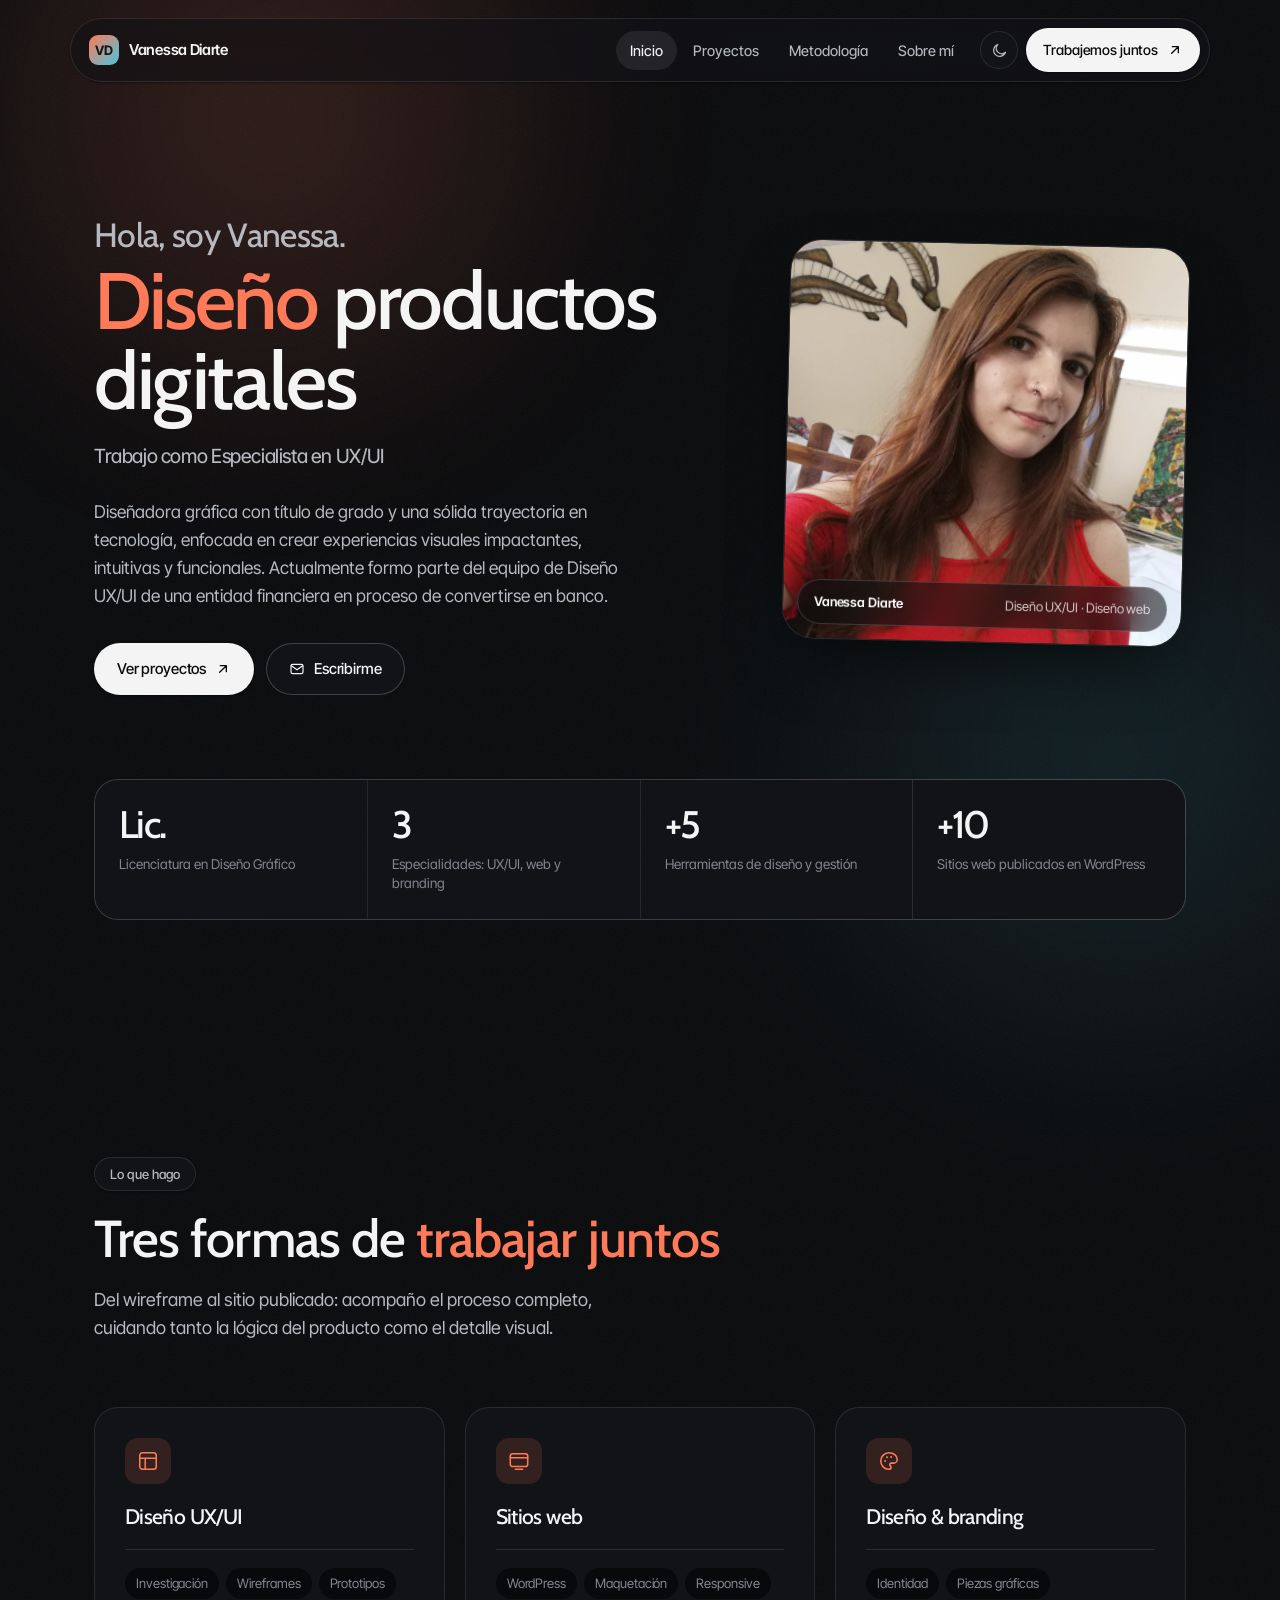
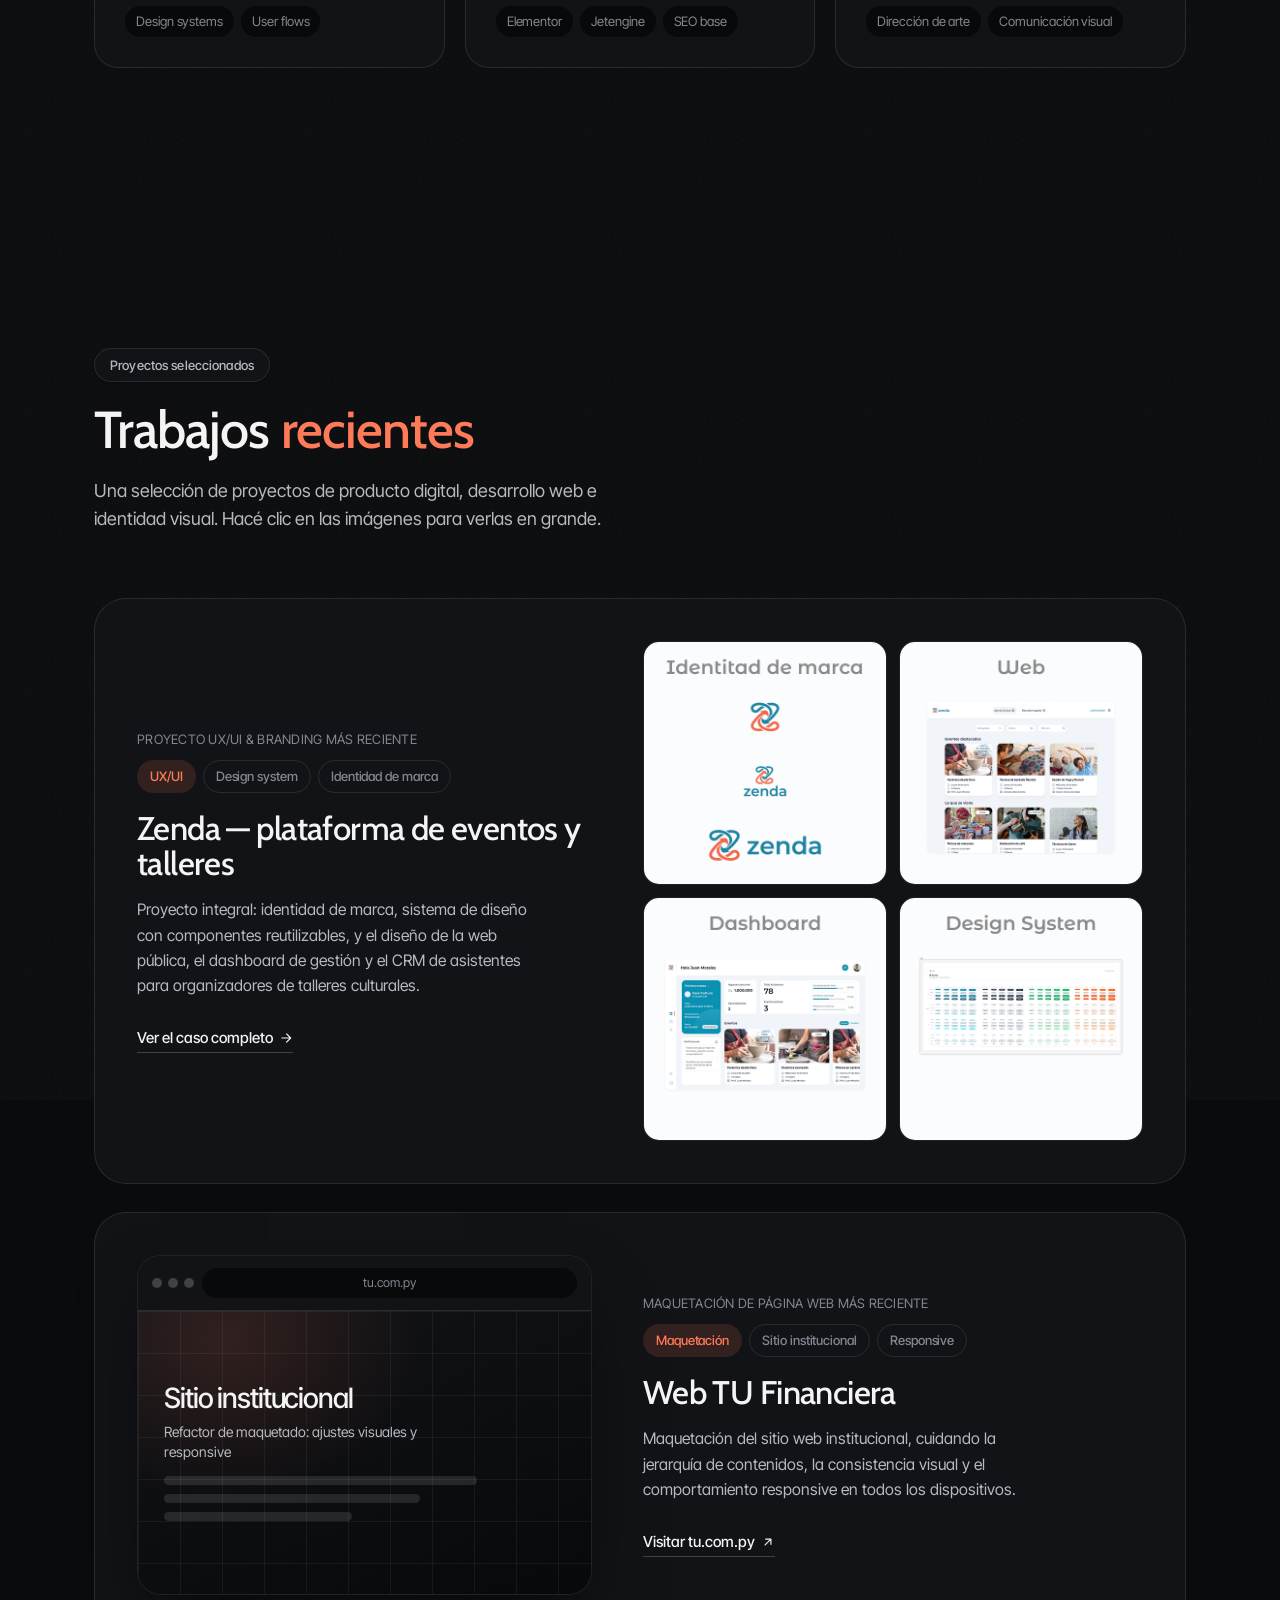
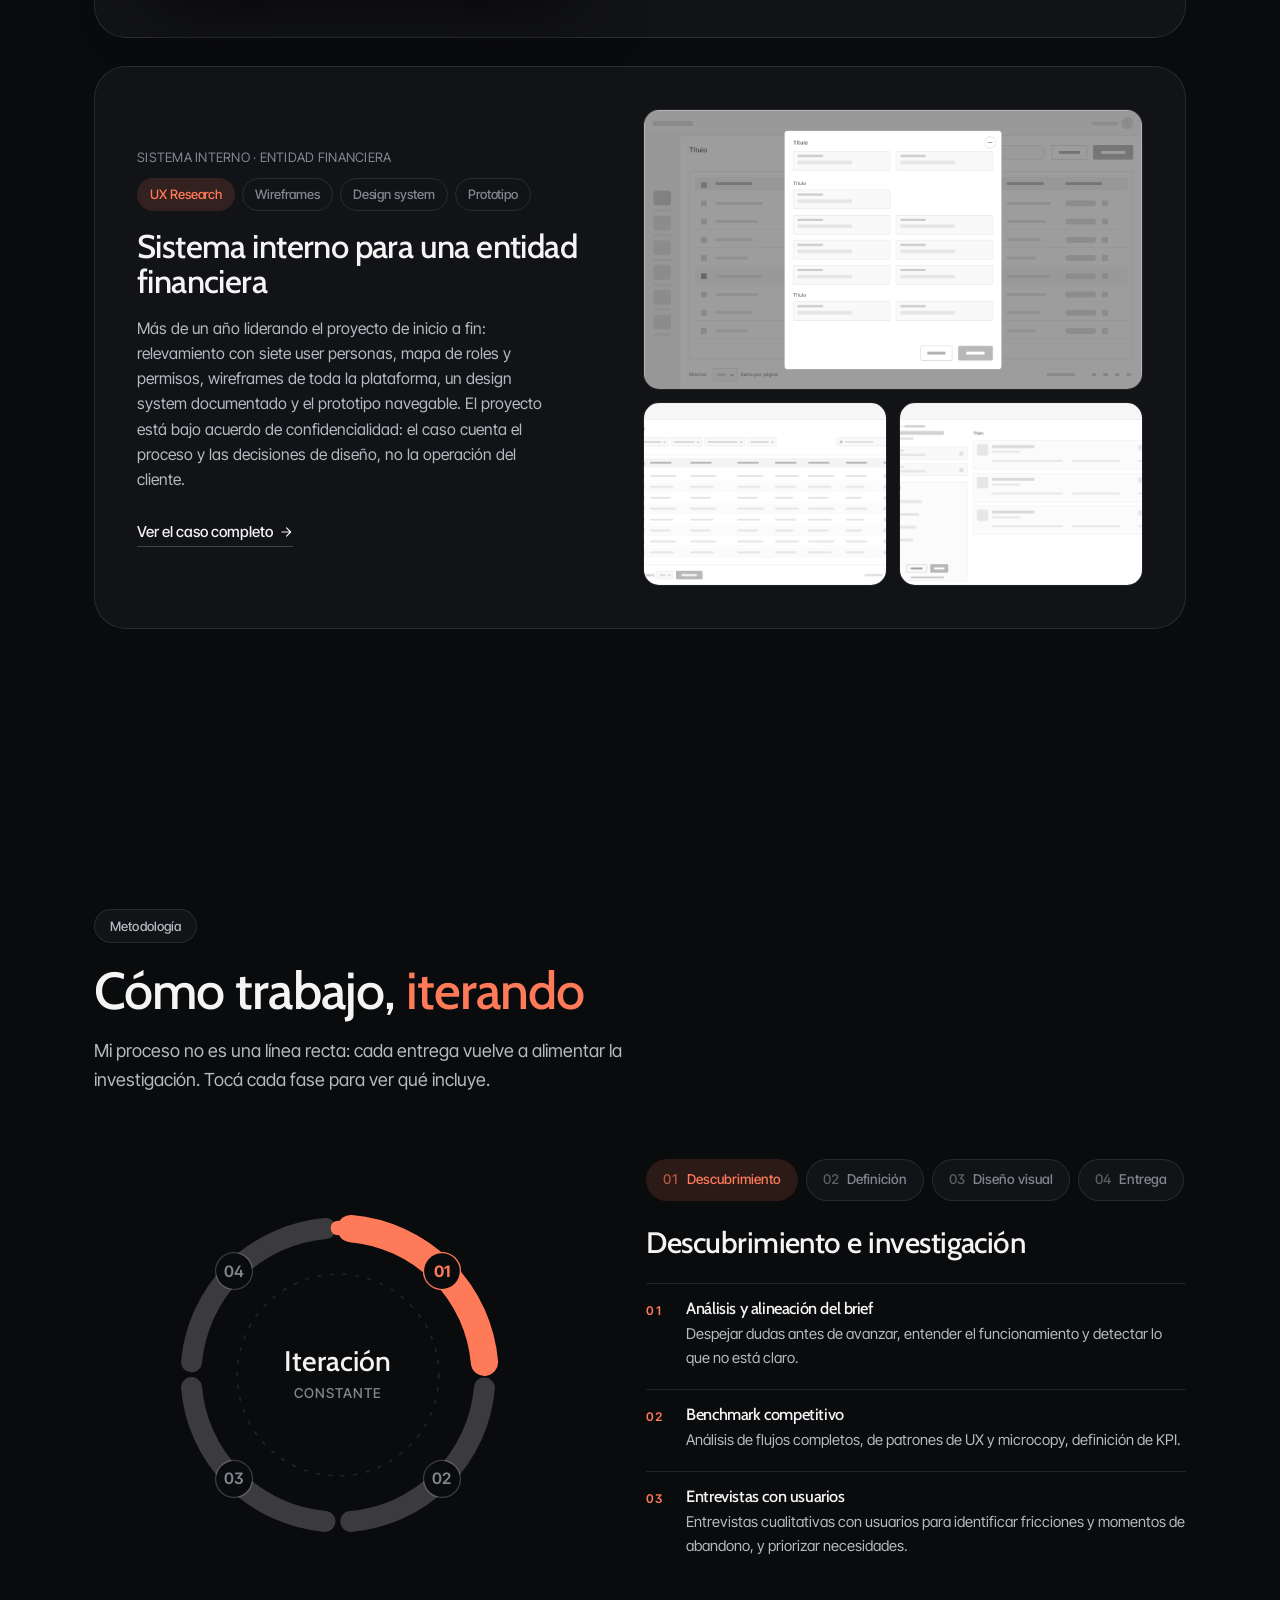
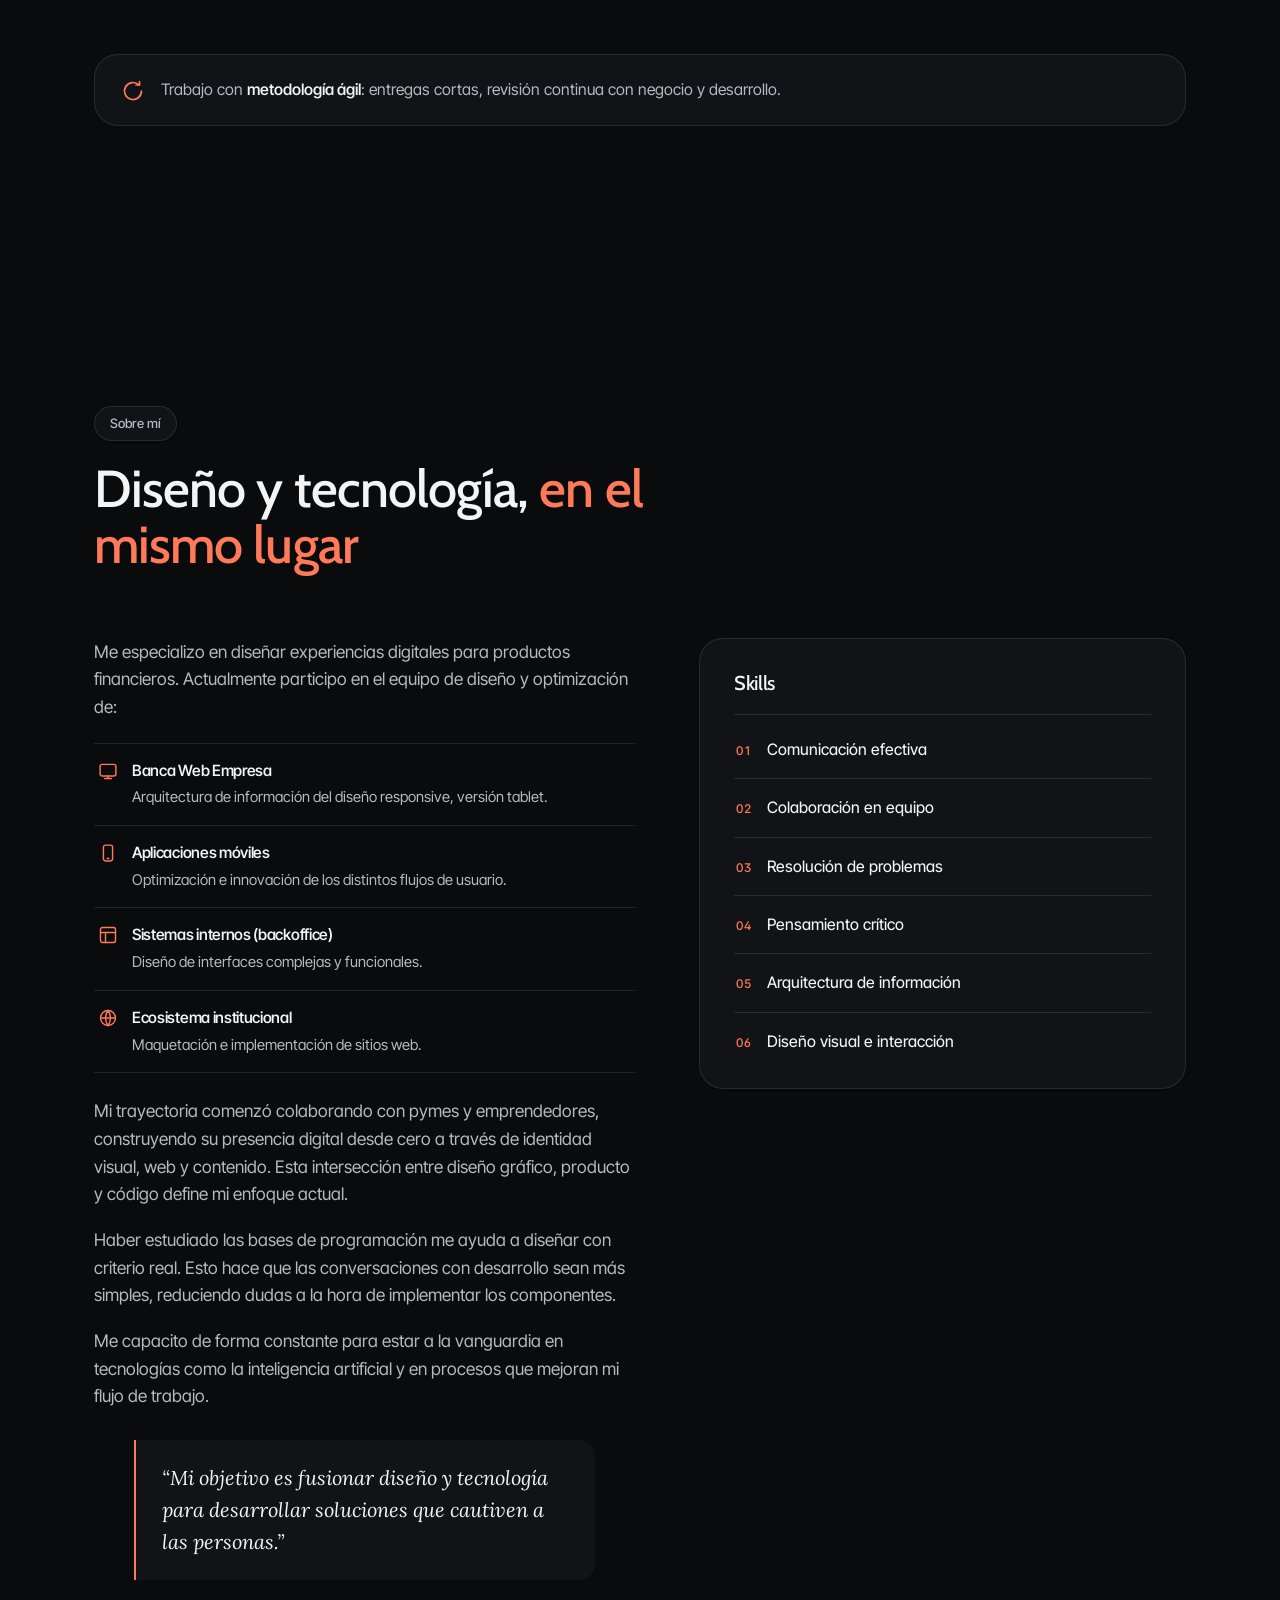
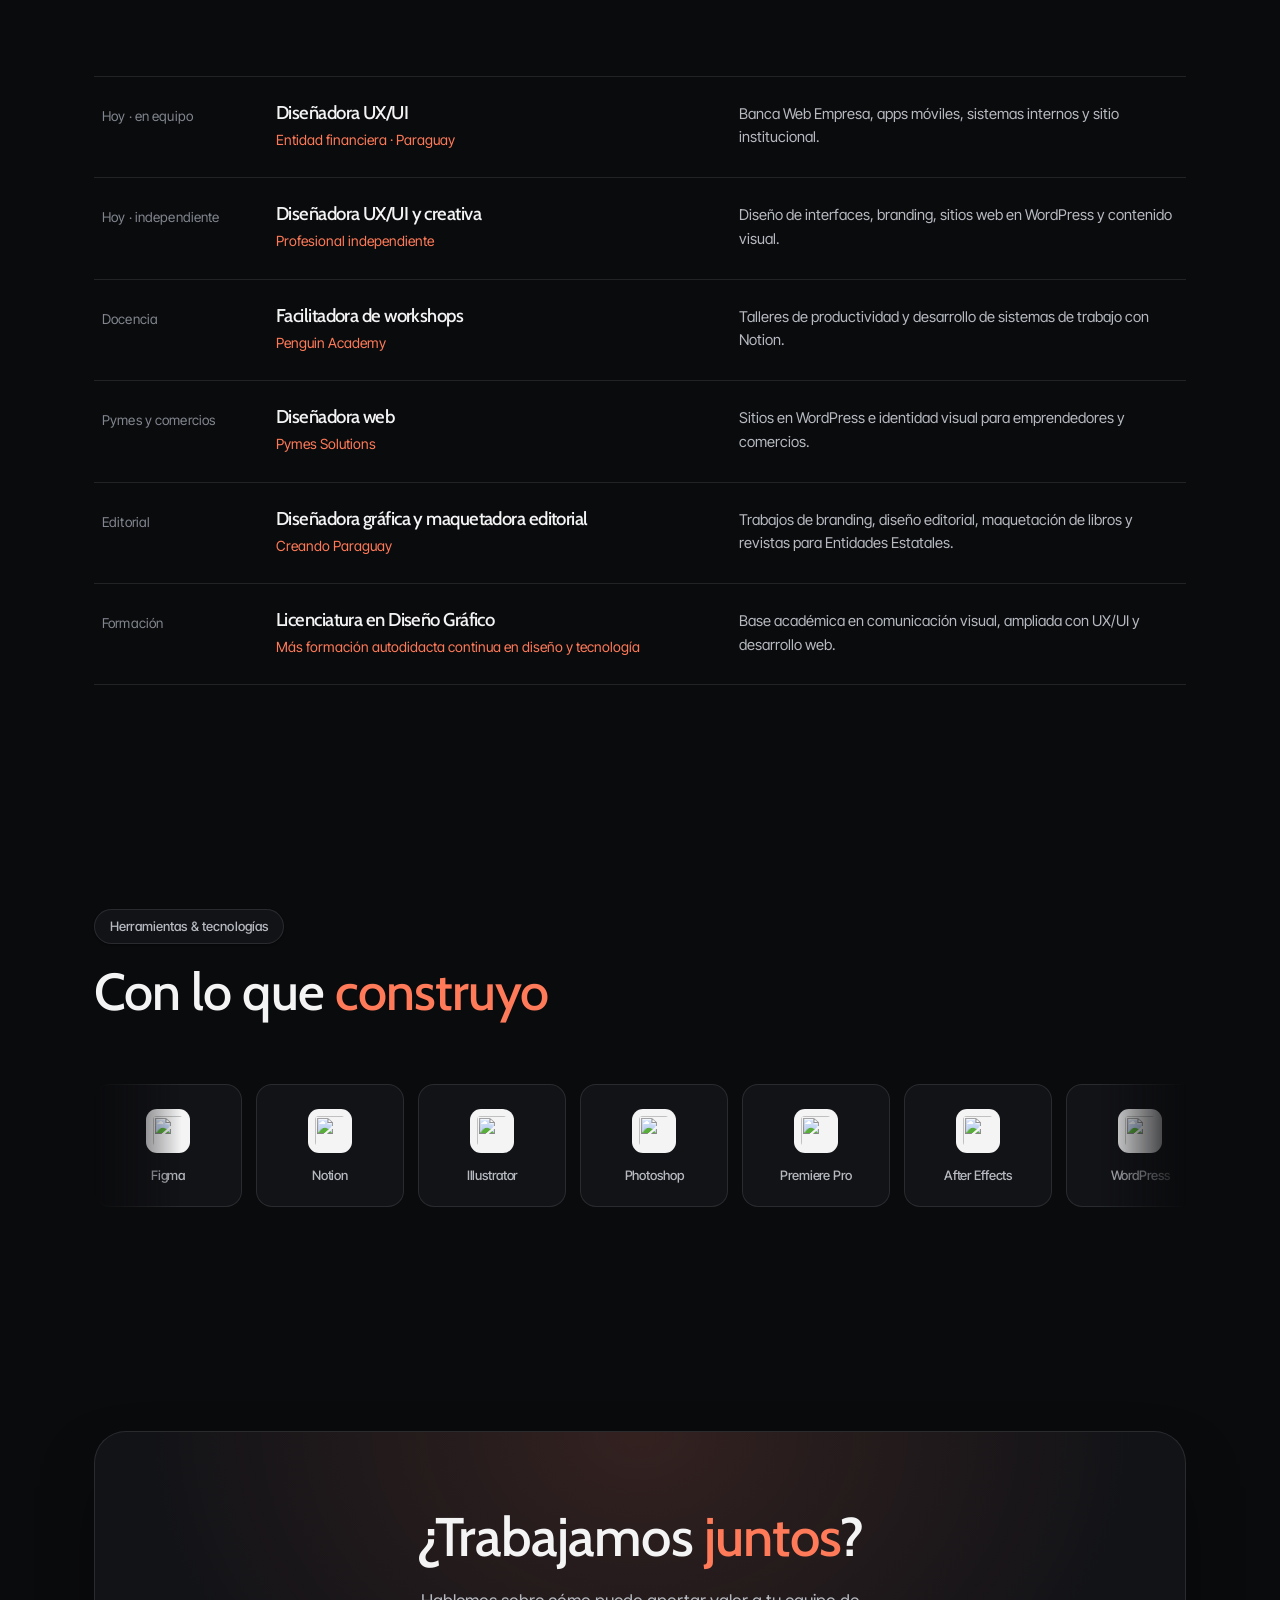
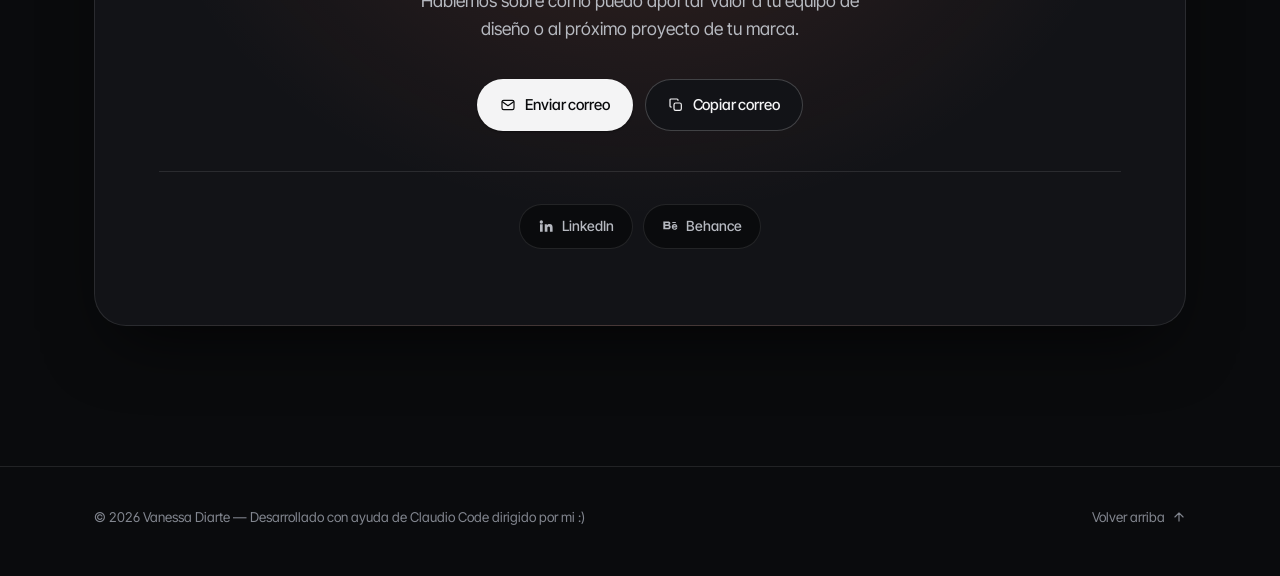
==== index.html @ 32dc815c "Cambia el correo de contacto del sitio Reemplaza contacto@vanessadiarte.com por vanessacarolina.diar" ====
<!DOCTYPE html>
<html lang="es" data-theme="dark">
<head>
	<meta charset="utf-8" />
	<meta name="viewport" content="width=device-width, initial-scale=1" />
	<title>Vanessa Diarte — Diseñadora Gráfica Senior & Especialista UX/UI</title>

	<meta name="description" content="Portafolio de Vanessa Diarte: diseñadora gráfica senior y especialista en UX/UI. Diseño de interfaces, sitios web en WordPress e identidad de marca desde Paraguay." />
	<meta name="author" content="Vanessa Diarte" />
	<meta name="theme-color" content="#0a0b0d" />
	<link rel="canonical" href="https://vane-diarte.github.io/portfolio.github.io/" />

	<meta property="og:type" content="website" />
	<meta property="og:locale" content="es_PY" />
	<meta property="og:title" content="Vanessa Diarte — Diseñadora Gráfica Senior & Especialista UX/UI" />
	<meta property="og:description" content="Diseño interfaces intuitivas, sitios web autogestionables e identidades de marca con impacto." />
	<meta property="og:image" content="https://vane-diarte.github.io/portfolio.github.io/images/work/vane-1.png" />
	<meta property="og:url" content="https://vane-diarte.github.io/portfolio.github.io/" />
	<meta name="twitter:card" content="summary_large_image" />

	<link rel="icon" href="images/vanediarte.png" type="image/png" />
	<link rel="apple-touch-icon" href="images/vanediarte.png" />

	<link rel="preconnect" href="https://fonts.googleapis.com" />
	<link rel="preconnect" href="https://fonts.gstatic.com" crossorigin />
	<link href="https://fonts.googleapis.com/css2?family=Cabin:wght@400..700&family=Inter+Tight:ital,wght@0,300..700;1,400&family=Lora:ital,wght@1,400..600&display=swap" rel="stylesheet" />

	<link rel="stylesheet" href="assets/css/style.css" />

	<script>
		// Aplicado antes del render para evitar parpadeo de tema.
		(function () {
			try {
				var saved = localStorage.getItem("vd-theme");
				if (saved) document.documentElement.dataset.theme = saved;
			} catch (e) {}
		})();
	</script>
</head>

<body>
	<a class="skip-link" href="#inicio">Saltar al contenido</a>

	<!-- Fondo ambiental -->
	<div class="fx" aria-hidden="true">
		<div class="fx__glow fx__glow--1"></div>
		<div class="fx__glow fx__glow--2"></div>
		<div class="fx__grain"></div>
	</div>

	<!-- ============ NAV ============ -->
	<header class="nav" id="nav">
		<div class="nav__inner">
			<a class="nav__brand" href="#inicio">
				<span class="nav__mark" aria-hidden="true">VD</span>
				<span>Vanessa Diarte</span>
			</a>

			<nav aria-label="Navegación principal">
				<ul class="nav__links">
					<li><a href="#inicio">Inicio</a></li>
					<li><a href="#proyectos">Proyectos</a></li>
					<li><a href="#metodologia">Metodología</a></li>
					<li><a href="#sobre-mi">Sobre mí</a></li>
				</ul>
			</nav>

			<div class="nav__actions">
				<button class="icon-btn theme-toggle" id="theme-toggle" type="button" aria-label="Cambiar entre tema claro y oscuro">
					<svg class="icon-sun" viewBox="0 0 24 24" fill="none" stroke="currentColor" stroke-width="1.7" stroke-linecap="round" aria-hidden="true"><circle cx="12" cy="12" r="4.2"/><path d="M12 2.5v2M12 19.5v2M2.5 12h2M19.5 12h2M5.2 5.2l1.4 1.4M17.4 17.4l1.4 1.4M18.8 5.2l-1.4 1.4M6.6 17.4l-1.4 1.4"/></svg>
					<svg class="icon-moon" viewBox="0 0 24 24" fill="none" stroke="currentColor" stroke-width="1.7" stroke-linecap="round" stroke-linejoin="round" aria-hidden="true"><path d="M20.5 14.4A8.6 8.6 0 1 1 9.6 3.5a6.9 6.9 0 0 0 10.9 10.9Z"/></svg>
				</button>

				<button class="icon-btn nav__burger" id="nav-burger" type="button" aria-label="Abrir menú" aria-expanded="false" aria-controls="nav-drawer">
					<svg viewBox="0 0 24 24" fill="none" stroke="currentColor" stroke-width="1.8" stroke-linecap="round" aria-hidden="true"><path d="M4 8h16M4 16h16"/></svg>
				</button>

				<a class="btn btn--primary btn--sm nav__cta" href="#contacto">
					Trabajemos juntos
					<svg viewBox="0 0 24 24" fill="none" stroke="currentColor" stroke-width="2" stroke-linecap="round" stroke-linejoin="round" aria-hidden="true"><path d="M7 17 17 7M8 7h9v9"/></svg>
				</a>
			</div>
		</div>

		<div class="nav__drawer" id="nav-drawer">
			<ul>
				<li><a href="#inicio">Inicio</a></li>
				<li><a href="#proyectos">Proyectos</a></li>
				<li><a href="#metodologia">Metodología</a></li>
				<li><a href="#sobre-mi">Sobre mí</a></li>
				<li><a href="#herramientas">Herramientas</a></li>
			</ul>
			<a class="btn btn--primary" href="#contacto">Trabajemos juntos</a>
		</div>
	</header>

	<main>
		<!-- ============ HERO ============ -->
		<section class="hero" id="inicio">
			<div class="container">
				<div class="hero__grid">
					<div class="hero__body">
						

						<h2 class="hero__greeting">Hola, soy Vanessa.</h2>
						<h1><span class="highlight">Diseño</span> productos digitales</h1>

						<p class="hero__roles">Trabajo como Especialista en UX/UI</p>

						<p class="hero__lead">
							Diseñadora gráfica con título de grado y una sólida trayectoria en tecnología,
							enfocada en crear experiencias visuales impactantes, intuitivas y funcionales.
							Actualmente formo parte del equipo de Diseño UX/UI de una entidad financiera
							en proceso de convertirse en banco.
						</p>

						<div class="hero__actions">
							<a class="btn btn--primary" href="#proyectos">
								Ver proyectos
								<svg viewBox="0 0 24 24" fill="none" stroke="currentColor" stroke-width="2" stroke-linecap="round" stroke-linejoin="round" aria-hidden="true"><path d="M7 17 17 7M8 7h9v9"/></svg>
							</a>
							<a class="btn btn--ghost" href="mailto:vanessacarolina.diarte@gmail.com">
								<svg viewBox="0 0 24 24" fill="none" stroke="currentColor" stroke-width="1.8" stroke-linecap="round" stroke-linejoin="round" aria-hidden="true"><rect x="3" y="5" width="18" height="14" rx="2.5"/><path d="m3.5 7 8.5 6 8.5-6"/></svg>
								Escribirme
							</a>
						</div>

					
					</div>

					<figure class="portrait">
						<img src="images/work/vane-1.png" alt="Retrato de Vanessa Diarte" width="326" height="326" />
						<figcaption class="portrait__tag">
							<strong>Vanessa Diarte</strong>
							<span>Diseño UX/UI · Diseño web</span>
						</figcaption>
					</figure>
				</div>

				<dl class="stats reveal">
					<div class="stats__item">
						<dt>Lic.</dt>
						<dd>Licenciatura en Diseño Gráfico</dd>
					</div>
					<div class="stats__item">
						<dt>3</dt>
						<dd>Especialidades: UX/UI, web y branding</dd>
					</div>
					<div class="stats__item">
						<dt>+5</dt>
						<dd>Herramientas de diseño y gestión</dd>
					</div>
					<div class="stats__item">
						<dt>+10</dt>
						<dd>Sitios web publicados en WordPress</dd>
					</div>
				</dl>
			</div>
		</section>

		<!-- ============ SERVICIOS ============ -->
		<section class="section" id="servicios">
			<div class="container">
				<div class="section-head reveal">
					<span class="eyebrow">Lo que hago</span>
					<h2>Tres formas de <span class="highlight">trabajar juntos</span></h2>
					<p>
						Del wireframe al sitio publicado: acompaño el proceso completo, cuidando
						tanto la lógica del producto como el detalle visual.
					</p>
				</div>

				<div class="services">
					<article class="card reveal" style="--delay:0ms">
						<div class="card__icon">
							<svg viewBox="0 0 24 24" fill="none" stroke="currentColor" stroke-width="1.7" stroke-linecap="round" stroke-linejoin="round" aria-hidden="true"><rect x="3" y="3" width="18" height="18" rx="3"/><path d="M3 9h18M9 21V9"/></svg>
						</div>
						<h3>Diseño UX/UI</h3>
					
						<ul class="card__list">
							<li>Investigación</li>
							<li>Wireframes</li>
							<li>Prototipos</li>
							<li>Design systems</li>
							<li>User flows</li>
						</ul>
					</article>

					<article class="card reveal" style="--delay:110ms">
						<div class="card__icon">
							<svg viewBox="0 0 24 24" fill="none" stroke="currentColor" stroke-width="1.7" stroke-linecap="round" stroke-linejoin="round" aria-hidden="true"><rect x="2.5" y="4" width="19" height="14" rx="2.5"/><path d="M2.5 8.5h19M8 21h8"/></svg>
						</div>
						<h3>Sitios web</h3>
						
						<ul class="card__list">
							<li>WordPress</li>
							<li>Maquetación</li>
							<li>Responsive</li>
							<li>Elementor</li>
							<li>Jetengine</li>
							<li>SEO base</li>
						</ul>
					</article>

					<article class="card reveal" style="--delay:220ms">
						<div class="card__icon">
							<svg viewBox="0 0 24 24" fill="none" stroke="currentColor" stroke-width="1.7" stroke-linecap="round" stroke-linejoin="round" aria-hidden="true"><path d="M12 3a9 9 0 1 0 0 18c1.4 0 2.2-.9 2.2-2 0-1.6-1.4-1.7-1.4-3 0-1 .8-1.7 1.9-1.7H17a4 4 0 0 0 4-4c0-4-4-7.3-9-7.3Z"/><circle cx="7.8" cy="12" r="1.1" fill="currentColor" stroke="none"/><circle cx="9.8" cy="7.9" r="1.1" fill="currentColor" stroke="none"/><circle cx="14.3" cy="7.6" r="1.1" fill="currentColor" stroke="none"/></svg>
						</div>
						<h3>Diseño &amp; branding</h3>
						
						<ul class="card__list">
							<li>Identidad</li>
							<li>Piezas gráficas</li>
							<li>Dirección de arte</li>
							<li>Comunicación visual</li>
						</ul>
					</article>
				</div>
			</div>
		</section>

		<!-- ============ PROYECTOS ============ -->
		<section class="section" id="proyectos">
			<div class="container">
				<div class="section-head reveal">
					<span class="eyebrow">Proyectos seleccionados</span>
					<h2>Trabajos <span class="highlight">recientes</span></h2>
					<p>
						Una selección de proyectos de producto digital, desarrollo web e
						identidad visual. Hacé clic en las imágenes para verlas en grande.
					</p>
				</div>

				<div class="work">
					<!-- Zenda -->
					<article class="project reveal">
						<div class="project__body">
							<span class="project__year">Proyecto UX/UI &amp; branding más reciente</span>
							<div class="project__tags">
								<span class="tag tag--accent">UX/UI</span>
								<span class="tag">Design system</span>
								<span class="tag">Identidad de marca</span>
							</div>
							<h3>Zenda — plataforma de eventos y talleres</h3>
							<p>
								Proyecto integral: identidad de marca, sistema de diseño con
								componentes reutilizables, y el diseño de la web pública, el
								dashboard de gestión y el CRM de asistentes para organizadores
								de talleres culturales.
							</p>
							<div class="project__actions">
								<a class="link-arrow" href="proyectos/zenda.html">
									Ver el caso completo
									<svg viewBox="0 0 24 24" fill="none" stroke="currentColor" stroke-width="2" stroke-linecap="round" stroke-linejoin="round" aria-hidden="true"><path d="M5 12h14M13 5l7 7-7 7"/></svg>
								</a>
							</div>
						</div>

						<div class="shots">
							<button class="shot" type="button" data-full="images/work/6.png" data-caption="Zenda — Identidad de marca">
								<img src="images/work/6.png" alt="Identidad de marca del proyecto Zenda" loading="lazy" width="500" height="500" />
								<span class="shot__zoom" aria-hidden="true"><svg viewBox="0 0 24 24" fill="none" stroke="currentColor" stroke-width="2" stroke-linecap="round"><circle cx="11" cy="11" r="6.5"/><path d="M16 16l4.5 4.5M11 8.5v5M8.5 11h5"/></svg></span>
							</button>
							<button class="shot" type="button" data-full="images/work/5.png" data-caption="Zenda — Sitio web público">
								<img src="images/work/5.png" alt="Diseño del sitio web del proyecto Zenda" loading="lazy" width="500" height="500" />
								<span class="shot__zoom" aria-hidden="true"><svg viewBox="0 0 24 24" fill="none" stroke="currentColor" stroke-width="2" stroke-linecap="round"><circle cx="11" cy="11" r="6.5"/><path d="M16 16l4.5 4.5M11 8.5v5M8.5 11h5"/></svg></span>
							</button>
							<button class="shot" type="button" data-full="images/work/2.png" data-caption="Zenda — Dashboard de gestión">
								<img src="images/work/2.png" alt="Dashboard de gestión del proyecto Zenda" loading="lazy" width="500" height="500" />
								<span class="shot__zoom" aria-hidden="true"><svg viewBox="0 0 24 24" fill="none" stroke="currentColor" stroke-width="2" stroke-linecap="round"><circle cx="11" cy="11" r="6.5"/><path d="M16 16l4.5 4.5M11 8.5v5M8.5 11h5"/></svg></span>
							</button>
							<button class="shot" type="button" data-full="images/work/3.png" data-caption="Zenda — Design system">
								<img src="images/work/3.png" alt="Design system del proyecto Zenda" loading="lazy" width="500" height="500" />
								<span class="shot__zoom" aria-hidden="true"><svg viewBox="0 0 24 24" fill="none" stroke="currentColor" stroke-width="2" stroke-linecap="round"><circle cx="11" cy="11" r="6.5"/><path d="M16 16l4.5 4.5M11 8.5v5M8.5 11h5"/></svg></span>
							</button>
						</div>
					</article>

					<!-- TU Financiera -->
					<article class="project project--flip reveal">
						<div class="project__body">
							<span class="project__year">Maquetación de página web más reciente</span>
							<div class="project__tags">
								<span class="tag tag--accent">Maquetación</span>
								<span class="tag">Sitio institucional</span>
								<span class="tag">Responsive</span>
							</div>
							<h3>Web TU Financiera</h3>
							<p>
								Maquetación del sitio web institucional, cuidando
								la jerarquía de contenidos, la consistencia visual
								y el comportamiento responsive en todos los dispositivos.
							</p>
							<div class="project__actions">
								<a class="link-arrow" href="https://tu.com.py" target="_blank" rel="noopener">
									Visitar tu.com.py
									<svg viewBox="0 0 24 24" fill="none" stroke="currentColor" stroke-width="2" stroke-linecap="round" stroke-linejoin="round" aria-hidden="true"><path d="M7 17 17 7M8 7h9v9"/></svg>
								</a>
							</div>
						</div>

						<div class="mock" aria-hidden="true">
							<div class="mock__bar">
								<span class="mock__dots"><i></i><i></i><i></i></span>
								<span class="mock__url">tu.com.py</span>
							</div>
							<div class="mock__body">
								<p class="mock__title">Sitio institucional</p>
								<p class="mock__sub">Refactor de maquetado: ajustes visuales y responsive</p>
								<div class="mock__rows"><i></i><i></i><i></i></div>
							</div>
						</div>
					</article>

					<!-- Wireframes NDA -->
					<article class="project reveal">
						<div class="project__body">
							<span class="project__year">Sistema interno · Entidad financiera</span>
							<div class="project__tags">
								<span class="tag tag--accent">UX Research</span>
								<span class="tag">Wireframes</span>
								<span class="tag">Design system</span>
								<span class="tag">Prototipo</span>
							</div>
							<h3>Sistema interno para una entidad financiera</h3>
							<p>
								Más de un año liderando el proyecto de inicio a fin: relevamiento con
								siete user personas, mapa de roles y permisos, wireframes de toda la
								plataforma, un design system documentado y el prototipo navegable.
								El proyecto está bajo acuerdo de confidencialidad: el caso cuenta el
								proceso y las decisiones de diseño, no la operación del cliente.
							</p>
							<div class="project__actions">
								<a class="link-arrow" href="proyectos/backoffice-banca.html">
									Ver el caso completo
									<svg viewBox="0 0 24 24" fill="none" stroke="currentColor" stroke-width="2" stroke-linecap="round" stroke-linejoin="round" aria-hidden="true"><path d="M5 12h14M13 5l7 7-7 7"/></svg>
								</a>
							</div>
						</div>

						<div class="shots">
							<button class="shot shot--wide" type="button" data-full="images/work/backoffice-wf-detalle.png" data-caption="Wireframe — formulario sobre el listado">
								<img src="images/work/backoffice-wf-detalle.png" alt="Wireframe en baja fidelidad de un formulario en diálogo sobre un listado" loading="lazy" width="1920" height="1080" />
								<span class="shot__zoom" aria-hidden="true"><svg viewBox="0 0 24 24" fill="none" stroke="currentColor" stroke-width="2" stroke-linecap="round"><circle cx="11" cy="11" r="6.5"/><path d="M16 16l4.5 4.5M11 8.5v5M8.5 11h5"/></svg></span>
							</button>
							<button class="shot shot--nda" type="button" data-full="images/work/backoffice-wf-listado.png" data-caption="Wireframe — patrón de listado con filtros">
								<img src="images/work/backoffice-wf-listado.png" alt="Wireframe en baja fidelidad de un listado con filtros" loading="lazy" width="1920" height="1080" />
								<span class="shot__zoom" aria-hidden="true"><svg viewBox="0 0 24 24" fill="none" stroke="currentColor" stroke-width="2" stroke-linecap="round"><circle cx="11" cy="11" r="6.5"/><path d="M16 16l4.5 4.5M11 8.5v5M8.5 11h5"/></svg></span>
							</button>
							<button class="shot shot--nda" type="button" data-full="images/work/backoffice-wf-ficha.png" data-caption="Wireframe — detalle con panel lateral">
								<img src="images/work/backoffice-wf-ficha.png" alt="Wireframe en baja fidelidad de una vista de detalle con panel lateral" loading="lazy" width="1920" height="1080" />
								<span class="shot__zoom" aria-hidden="true"><svg viewBox="0 0 24 24" fill="none" stroke="currentColor" stroke-width="2" stroke-linecap="round"><circle cx="11" cy="11" r="6.5"/><path d="M16 16l4.5 4.5M11 8.5v5M8.5 11h5"/></svg></span>
							</button>
						</div>
					</article>
				</div>
			</div>
		</section>

		<!-- ============ TRABAJOS ANTERIORES ============ --
		<section class="section" id="work">
			<div class="container">
				<div class="section-head reveal">
					<span class="eyebrow">Trabajos anteriores</span>
					<h2>Diseño digital <span class="highlight">y sitios web</span></h2>
					<p>
						El diseño gráfico y el desarrollo web son la base sobre la que después
						construí mi trabajo en producto digital.
					</p>
				</div>

				<div class="cat-grid reveal">
					<a class="cat-card" href="proyectos/ux-ui.html">
						<span class="cat-card__icon" aria-hidden="true"><svg viewBox="0 0 24 24" fill="none" stroke="currentColor" stroke-width="1.6" stroke-linecap="round" stroke-linejoin="round"><rect x="3" y="3" width="18" height="18" rx="3"/><path d="M3 9h18M9 21V9"/></svg></span>
						<h4>Diseño UX/UI</h4>
						<p>Wireframes, prototipos y arquitectura de información para productos digitales.</p>
						<span class="cat-card__foot">
							<span class="cat-card__count">3 trabajos</span>
							<span class="cat-card__go">Ver trabajos <svg viewBox="0 0 24 24" fill="none" stroke="currentColor" stroke-width="2" stroke-linecap="round" stroke-linejoin="round" aria-hidden="true"><path d="M5 12h14M13 5l7 7-7 7"/></svg></span>
						</span>
					</a>
					<a class="cat-card" href="proyectos/sitios-wordpress.html">
						<span class="cat-card__icon" aria-hidden="true"><svg viewBox="0 0 24 24" fill="none" stroke="currentColor" stroke-width="1.6" stroke-linecap="round" stroke-linejoin="round"><circle cx="12" cy="12" r="9"/><path d="M3.5 12h17M12 3a15 15 0 0 1 0 18M12 3a15 15 0 0 0 0 18"/></svg></span>
						<h4>Sitios en WordPress</h4>
						<p>Sitios autogestionables, optimizados y a medida para pymes y comercios.</p>
						<span class="cat-card__foot">
							<span class="cat-card__count">4 trabajos</span>
							<span class="cat-card__go">Ver trabajos <svg viewBox="0 0 24 24" fill="none" stroke="currentColor" stroke-width="2" stroke-linecap="round" stroke-linejoin="round" aria-hidden="true"><path d="M5 12h14M13 5l7 7-7 7"/></svg></span>
						</span>
					</a>
					<a class="cat-card" href="proyectos/diseno-visual.html">
						<span class="cat-card__icon" aria-hidden="true"><svg viewBox="0 0 24 24" fill="none" stroke="currentColor" stroke-width="1.6" stroke-linecap="round" stroke-linejoin="round"><path d="M12 3a9 9 0 1 0 0 18c1.4 0 2.2-.9 2.2-2 0-1.6-1.4-1.7-1.4-3 0-1 .8-1.7 1.9-1.7H17a4 4 0 0 0 4-4c0-4-4-7.3-9-7.3Z"/><circle cx="7.8" cy="12" r="1.1" fill="currentColor" stroke="none"/><circle cx="9.8" cy="7.9" r="1.1" fill="currentColor" stroke="none"/><circle cx="14.3" cy="7.6" r="1.1" fill="currentColor" stroke="none"/></svg></span>
						<h4>Diseño visual</h4>
						<p>Identidad de marca, piezas gráficas, contenido para redes e ilustración.</p>
						<span class="cat-card__foot">
							<span class="cat-card__count">5 trabajos</span>
							<span class="cat-card__go">Ver trabajos <svg viewBox="0 0 24 24" fill="none" stroke="currentColor" stroke-width="2" stroke-linecap="round" stroke-linejoin="round" aria-hidden="true"><path d="M5 12h14M13 5l7 7-7 7"/></svg></span>
						</span>
					</a>
				</div>
			</div>
		</section>
	-->

		<!-- ============ METODOLOGÍA ============ -->
		<section class="section" id="metodologia">
			<div class="container">
				<div class="section-head reveal">
					<span class="eyebrow">Metodología</span>
					<h2>Cómo trabajo, <span class="highlight">iterando</span></h2>
					<p>
						Mi proceso no es una línea recta: cada entrega vuelve a alimentar la
						investigación. Tocá cada fase para ver qué incluye.
					</p>
				</div>

				<div class="method reveal">
					<!-- El diagrama es decorativo: los mismos datos están en las pestañas -->
					<div class="method__viz">
						<svg viewBox="0 0 400 400" role="img" aria-label="Diagrama del proceso: cuatro fases que se repiten en ciclo">
							<circle class="method-dashed" cx="200" cy="200" r="96" />

							<g transform="rotate(-90 200 200)">
								<circle class="method-ring" data-ring="1" cx="200" cy="200" r="140"
									stroke-dasharray="195.48 684.17" stroke-dashoffset="-12.22" />
								<circle class="method-ring" data-ring="2" cx="200" cy="200" r="140"
									stroke-dasharray="195.48 684.17" stroke-dashoffset="-232.13" />
								<circle class="method-ring" data-ring="3" cx="200" cy="200" r="140"
									stroke-dasharray="195.48 684.17" stroke-dashoffset="-452.04" />
								<circle class="method-ring" data-ring="4" cx="200" cy="200" r="140"
									stroke-dasharray="195.48 684.17" stroke-dashoffset="-671.95" />
							</g>

							<g class="method-node" data-node="1">
								<circle class="method-num-bg" cx="299" cy="101" r="17" />
								<text class="method-num" x="299" y="101" text-anchor="middle" dominant-baseline="central">01</text>
							</g>
							<g class="method-node" data-node="2">
								<circle class="method-num-bg" cx="299" cy="299" r="17" />
								<text class="method-num" x="299" y="299" text-anchor="middle" dominant-baseline="central">02</text>
							</g>
							<g class="method-node" data-node="3">
								<circle class="method-num-bg" cx="101" cy="299" r="17" />
								<text class="method-num" x="101" y="299" text-anchor="middle" dominant-baseline="central">03</text>
							</g>
							<g class="method-node" data-node="4">
								<circle class="method-num-bg" cx="101" cy="101" r="17" />
								<text class="method-num" x="101" y="101" text-anchor="middle" dominant-baseline="central">04</text>
							</g>

							<!-- Punto que recorre el ciclo sin detenerse -->
							<g class="method-orbit">
								<circle cx="200" cy="60" r="7" />
							</g>

							<text class="method-center-title" x="200" y="196" text-anchor="middle">Iteración</text>
							<text class="method-center-sub" x="200" y="222" text-anchor="middle">constante</text>
						</svg>
					</div>

					<div class="method__body">
						<div class="method__tabs" role="tablist" aria-label="Fases del proceso">
							<button class="method__tab" type="button" role="tab" id="tab-1"
								aria-controls="fase-1" aria-selected="true">
								<i>01</i> Descubrimiento
							</button>
							<button class="method__tab" type="button" role="tab" id="tab-2"
								aria-controls="fase-2" aria-selected="false" tabindex="-1">
								<i>02</i> Definición
							</button>
							<button class="method__tab" type="button" role="tab" id="tab-3"
								aria-controls="fase-3" aria-selected="false" tabindex="-1">
								<i>03</i> Diseño visual
							</button>
							<button class="method__tab" type="button" role="tab" id="tab-4"
								aria-controls="fase-4" aria-selected="false" tabindex="-1">
								<i>04</i> Entrega
							</button>
						</div>

						<div class="method__panel" id="fase-1" role="tabpanel" aria-labelledby="tab-1" tabindex="0">
							<h3>Descubrimiento e investigación</h3>
							<ol class="method__steps">
								<li>
									<h4>Análisis y alineación del brief</h4>
									<p>Despejar dudas antes de avanzar, entender el funcionamiento y detectar lo que no está claro.</p>
								</li>
								<li>
									<h4>Benchmark competitivo</h4>
									<p>Análisis de flujos completos, de patrones de UX y microcopy, definición de KPI.</p>
								</li>
								<li>
									<h4>Entrevistas con usuarios</h4>
									<p>Entrevistas cualitativas con usuarios para identificar fricciones y momentos de abandono, y priorizar necesidades.</p>
								</li>
							</ol>
						</div>

						<div class="method__panel" id="fase-2" role="tabpanel" aria-labelledby="tab-2" tabindex="0" hidden>
							<h3>Definición</h3>
							<ol class="method__steps">
								<li>
									<h4>Análisis e insights</h4>
									<p>Journey maps, user personas, puntos de dolor, construcción del flujo de usuario y creación de wireframes.</p>
								</li>
								<li>
									<h4>Oportunidades e ideas</h4>
									<p>Design critique: priorización por impacto contra esfuerzo, propuestas iniciales y base para la fase de ideación.</p>
								</li>
							</ol>
						</div>

						<div class="method__panel" id="fase-3" role="tabpanel" aria-labelledby="tab-3" tabindex="0" hidden>
							<h3>Diseño visual y refinamiento</h3>
							<ol class="method__steps">
								<li>
									<h4>Diseño UI en alta fidelidad</h4>
									<p>Aplicación del sistema de diseño —componentes, tipografías, colores y microinteracciones definitivas— sobre el flujo aprobado.</p>
								</li>
								<li>
									<h4>Validación</h4>
									<p>Revisión final con negocio, producto y desarrollo para asegurar viabilidad técnica y alineación de objetivos.</p>
								</li>
								<li>
									<h4>Ajustes</h4>
									<p>Implementación de los cambios y correcciones surgidos en la fase de validación.</p>
								</li>
							</ol>
						</div>

						<div class="method__panel" id="fase-4" role="tabpanel" aria-labelledby="tab-4" tabindex="0" hidden>
							<h3>Entrega y cierre</h3>
							<ol class="method__steps">
								<li>
									<h4>Hand-off</h4>
									<p>Preparación del archivo para desarrollo —especificaciones, assets, flujos limpios y links de Figma— más una sesión de alineación con el equipo para resolver dudas.</p>
								</li>
							</ol>
						</div>
					</div>
				</div>

				<div class="method__agile reveal">
					<svg viewBox="0 0 24 24" fill="none" stroke="currentColor" stroke-width="1.7" stroke-linecap="round" stroke-linejoin="round" aria-hidden="true"><path d="M20.5 12a8.5 8.5 0 1 1-2.5-6"/><path d="M18.5 2.5V6H15"/></svg>
					<p>
						Trabajo con <strong>metodología ágil</strong>: entregas cortas, revisión
						continua con negocio y desarrollo.
					</p>
				</div>
			</div>
		</section>

		<!-- ============ SOBRE MÍ ============ -->	 
		<section class="section" id="sobre-mi">
			<div class="container">
				<div class="section-head reveal">
					<span class="eyebrow">Sobre mí</span>
					<h2>Diseño y tecnología, <span class="highlight">en el <br>mismo lugar</span></h2>
				</div>

				<div class="about">
					<div class="about__text reveal">
						<p>
							Me especializo en diseñar experiencias digitales para productos
							financieros. Actualmente participo en el equipo de diseño y
							optimización de:
						</p>

						<!-- Cada área lleva su ícono para que se distingan de un vistazo -->
						<ul class="about__areas">
							<li>
								<svg viewBox="0 0 24 24" fill="none" stroke="currentColor" stroke-width="1.7" stroke-linecap="round" stroke-linejoin="round" aria-hidden="true"><rect x="2.5" y="4" width="19" height="14" rx="2.5"/><path d="M8 21h8M12 18v3"/></svg>
								<div>
									<b>Banca Web Empresa</b>
									<span>Arquitectura de información del diseño responsive, versión tablet.</span>
								</div>
							</li>
							<li>
								<svg viewBox="0 0 24 24" fill="none" stroke="currentColor" stroke-width="1.7" stroke-linecap="round" stroke-linejoin="round" aria-hidden="true"><rect x="6.5" y="2.5" width="11" height="19" rx="2.5"/><path d="M11 18.5h2"/></svg>
								<div>
									<b>Aplicaciones móviles</b>
									<span>Optimización e innovación de los distintos flujos de usuario.</span>
								</div>
							</li>
							<li>
								<svg viewBox="0 0 24 24" fill="none" stroke="currentColor" stroke-width="1.7" stroke-linecap="round" stroke-linejoin="round" aria-hidden="true"><rect x="3" y="3" width="18" height="18" rx="2.5"/><path d="M3 9h18M9 21V9"/></svg>
								<div>
									<b>Sistemas internos (backoffice)</b>
									<span>Diseño de interfaces complejas y funcionales.</span>
								</div>
							</li>
							<li>
								<svg viewBox="0 0 24 24" fill="none" stroke="currentColor" stroke-width="1.7" stroke-linecap="round" stroke-linejoin="round" aria-hidden="true"><circle cx="12" cy="12" r="9"/><path d="M3.5 12h17M12 3a15 15 0 0 1 0 18M12 3a15 15 0 0 0 0 18"/></svg>
								<div>
									<b>Ecosistema institucional</b>
									<span>Maquetación e implementación de sitios web.</span>
								</div>
							</li>
						</ul>
						<p>
							Mi trayectoria comenzó colaborando con pymes y emprendedores, construyendo su 
							presencia digital desde cero a través de identidad visual, web y contenido. 
							Esta intersección entre diseño gráfico, producto y código define mi enfoque actual.							
						</p>
						<p>
							Haber estudiado las bases de programación me ayuda a diseñar con criterio real. 
							Esto hace que las conversaciones con desarrollo sean más simples, reduciendo dudas
							a la hora de implementar los componentes.
						</p>
						<p>
							Me capacito de forma constante para estar a la vanguardia en tecnologías 
							como la inteligencia artificial y en procesos que mejoran mi flujo de trabajo.
						</p>
						<blockquote class="about__quote">
							“Mi objetivo es fusionar diseño y tecnología para desarrollar soluciones
							que cautiven a las personas.”
						</blockquote>
					</div>

					<div class="skills-panel reveal" style="--delay:120ms">
						<div class="skills-panel__head">
							<h3>Skills</h3>
							
						</div>
						<div class="skills">
							<div class="skill"><span class="skill__num">01</span> Comunicación efectiva</div>
							<div class="skill"><span class="skill__num">02</span> Colaboración en equipo</div>
							<div class="skill"><span class="skill__num">03</span> Resolución de problemas</div>
							<div class="skill"><span class="skill__num">04</span> Pensamiento crítico</div>
							<div class="skill"><span class="skill__num">05</span> Arquitectura de información</div>
							<div class="skill"><span class="skill__num">06</span> Diseño visual e interacción</div>
						</div>
					</div>
				</div>

				<div class="timeline reveal">
					<div class="timeline__row">
						<div class="timeline__when">Hoy · en equipo</div>
						<div class="timeline__what">
							<h4>Diseñadora UX/UI</h4>
							<span>Entidad financiera · Paraguay</span>
						</div>
						<p class="timeline__desc">
							Banca Web Empresa, apps móviles, sistemas internos y sitio institucional.
						</p>
					</div>
					<div class="timeline__row">
						<div class="timeline__when">Hoy · independiente</div>
						<div class="timeline__what">
							<h4>Diseñadora UX/UI y creativa</h4>
							<span>Profesional independiente</span>
						</div>
						<p class="timeline__desc">
							Diseño de interfaces, branding, sitios web en WordPress y contenido visual.
						</p>
					</div>
					<div class="timeline__row">
						<div class="timeline__when">Docencia</div>
						<div class="timeline__what">
							<h4>Facilitadora de workshops</h4>
							<span>Penguin Academy</span>
						</div>
						<p class="timeline__desc">
							Talleres de productividad y desarrollo de sistemas de trabajo con Notion.
						</p>
					</div>
					<div class="timeline__row">
						<div class="timeline__when">Pymes y comercios</div>
						<div class="timeline__what">
							<h4>Diseñadora web</h4>
							<span>Pymes Solutions</span>
						</div>
						<p class="timeline__desc">
							Sitios en WordPress e identidad visual para emprendedores y comercios.
						</p>
					</div>		
					<div class="timeline__row">
						<div class="timeline__when">Editorial</div>
						<div class="timeline__what">
							<h4>Diseñadora gráfica y maquetadora editorial</h4>
							<span>Creando Paraguay</span>
						</div>
						<p class="timeline__desc">
							Trabajos de branding, diseño editorial, maquetación de libros y revistas para Entidades Estatales.
						</p>
					</div>
					<div class="timeline__row">
						<div class="timeline__when">Formación</div>
						<div class="timeline__what">
							<h4>Licenciatura en Diseño Gráfico</h4>
							<span>Más formación autodidacta continua en diseño y tecnología</span>
						</div>
						<p class="timeline__desc">
							Base académica en comunicación visual, ampliada con UX/UI y desarrollo web.
						</p>
					</div>
				</div>
			</div>
		</section>

		<!-- ============ HERRAMIENTAS ============ -->
		<section class="section section--tight" id="herramientas">
			<div class="container">
				<div class="section-head reveal">
					<span class="eyebrow">Herramientas &amp; tecnologías</span>
					<h2>Con lo que <span class="highlight">construyo</span></h2>
				</div>

				<!-- Carrusel de una sola fila: primero diseño, después desarrollo.
				     Para agregar o quitar una herramienta, editá los .tool de abajo;
				     el JS repite y duplica los ítems solo para que el bucle sea continuo. -->
				<div class="tools-carousel reveal">
					<div class="tools-row" aria-label="Herramientas de diseño y desarrollo">
						<div class="tools-track" data-loop>
							<!-- Diseño -->
							<div class="tool"><img src="images/fg.png" alt="" loading="lazy" /><span>Figma</span></div>
							<div class="tool"><img src="images/no.png" alt="" loading="lazy" /><span>Notion</span></div>
							<div class="tool"><img src="images/ai.png" alt="" loading="lazy" /><span>Illustrator</span></div>
							<div class="tool"><img src="images/ps.png" alt="" loading="lazy" /><span>Photoshop</span></div>
							<div class="tool"><img src="images/pr.png" alt="" loading="lazy" /><span>Premiere Pro</span></div>
							<div class="tool"><img src="images/ae.png" alt="" loading="lazy" /><span>After Effects</span></div>
							<!-- Desarrollo -->
							<div class="tool"><img src="images/wordpress.png" alt="" loading="lazy" /><span>WordPress</span></div>
							<div class="tool"><img src="images/htm5.png" alt="" loading="lazy" /><span>HTML5</span></div>
							<div class="tool"><img src="images/css3.png" alt="" loading="lazy" /><span>CSS3</span></div>
							<div class="tool"><img src="images/javascript.png" alt="" loading="lazy" /><span>JavaScript</span></div>
							<div class="tool"><img src="images/github.png" alt="" loading="lazy" /><span>GitHub</span></div>
						</div>
					</div>
				</div>
			</div>
		</section>

		<!-- ============ CONTACTO ============ -->
		<section class="section" id="contacto">
			<div class="container">
				<div class="contact-card reveal">
				
					<h2>¿Trabajamos <span class="highlight">juntos</span>?</h2>
					<p>
						Hablemos sobre cómo puedo aportar valor a tu equipo de diseño o al
						próximo proyecto de tu marca.
					</p>

					<div class="contact-card__actions">
						<a class="btn btn--primary" href="mailto:vanessacarolina.diarte@gmail.com">
							<svg viewBox="0 0 24 24" fill="none" stroke="currentColor" stroke-width="1.8" stroke-linecap="round" stroke-linejoin="round" aria-hidden="true"><rect x="3" y="5" width="18" height="14" rx="2.5"/><path d="m3.5 7 8.5 6 8.5-6"/></svg>
							Enviar correo
						</a>
						<button class="btn btn--ghost copy-btn" id="copy-email" type="button" data-email="vanessacarolina.diarte@gmail.com">
							<svg viewBox="0 0 24 24" fill="none" stroke="currentColor" stroke-width="1.8" stroke-linecap="round" stroke-linejoin="round" aria-hidden="true"><rect x="9" y="9" width="11" height="11" rx="2.5"/><path d="M5 15H4.5A1.5 1.5 0 0 1 3 13.5v-9A1.5 1.5 0 0 1 4.5 3h9A1.5 1.5 0 0 1 15 4.5V5"/></svg>
							<span data-copy-label>Copiar correo</span>
						</button>
					</div>

					<div class="socials">
						<a class="social" href="https://www.linkedin.com/in/vanessa-diarte-995a77236/" target="_blank" rel="noopener">
							<svg viewBox="0 0 24 24" fill="currentColor" aria-hidden="true"><path d="M4.98 3.5a2.5 2.5 0 1 0 0 5 2.5 2.5 0 0 0 0-5ZM3 9.5h4v11H3v-11Zm6.5 0h3.8v1.5h.05c.53-.95 1.83-1.95 3.77-1.95 4.03 0 4.78 2.5 4.78 5.76v5.69h-4v-5.05c0-1.2-.02-2.75-1.75-2.75-1.75 0-2.02 1.3-2.02 2.66v5.14h-4v-11Z"/></svg>
							LinkedIn
						</a>
						<a class="social" href="https://www.behance.net/vane_di_arte" target="_blank" rel="noopener">
							<svg viewBox="0 0 24 24" fill="currentColor" aria-hidden="true"><path d="M9.1 5.2c1.9 0 3.4.9 3.4 2.9 0 1.2-.6 2-1.6 2.5 1.4.4 2.2 1.4 2.2 2.9 0 2.3-1.8 3.4-4 3.4H2V5.2h7.1Zm-.4 4.6c.9 0 1.4-.4 1.4-1.2s-.6-1.1-1.4-1.1H4.9v2.3h3.8Zm.2 4.9c1 0 1.6-.4 1.6-1.4 0-.9-.6-1.3-1.6-1.3H4.9v2.7h4ZM19 8.9c2.6 0 4 1.9 4 4.5v.7h-6c.1 1.2.8 1.9 2 1.9.8 0 1.4-.3 1.7-1h2.2c-.4 1.7-1.9 2.7-3.9 2.7-2.7 0-4.4-1.8-4.4-4.4 0-2.6 1.8-4.4 4.4-4.4Zm-2 3.6h3.7c-.1-1.1-.7-1.8-1.8-1.8-1 0-1.7.6-1.9 1.8ZM15.5 6.1h5.2v1.5h-5.2V6.1Z"/></svg>
							Behance
						</a>
					
					</div>
				</div>
			</div>
		</section>
	</main>

	<!-- ============ FOOTER ============ -->
	<footer class="footer">
		<div class="container footer__inner">
			<p>© <span id="year">2026</span> Vanessa Diarte — Desarrollado con ayuda de Claudio Code dirigido por mi :)</p>
			<a class="to-top" href="#inicio">
				Volver arriba
				<svg viewBox="0 0 24 24" fill="none" stroke="currentColor" stroke-width="2" stroke-linecap="round" stroke-linejoin="round" aria-hidden="true"><path d="M12 19V5M5 12l7-7 7 7"/></svg>
			</a>
		</div>
	</footer>

	<!-- ============ LIGHTBOX ============ -->
	<div class="lightbox" id="lightbox" role="dialog" aria-modal="true" aria-label="Vista ampliada de la imagen">
		<button class="lightbox__close" id="lightbox-close" type="button" aria-label="Cerrar">
			<svg viewBox="0 0 24 24" fill="none" stroke="currentColor" stroke-width="2" stroke-linecap="round" aria-hidden="true"><path d="M6 6l12 12M18 6 6 18"/></svg>
		</button>
		<img id="lightbox-img" alt="" />
		<p class="lightbox__caption" id="lightbox-caption"></p>
	</div>

	<script type="application/ld+json">
	{
		"@context": "https://schema.org",
		"@type": "Person",
		"name": "Vanessa Diarte",
		"jobTitle": "Diseñadora Gráfica Senior y Especialista UX/UI",
		"email": "mailto:vanessacarolina.diarte@gmail.com",
		"url": "https://vane-diarte.github.io/portfolio.github.io/",
		"address": {
			"@type": "PostalAddress",
			"addressLocality": "Fernando de la Mora",
			"addressCountry": "PY"
		},
		"sameAs": [
			"https://www.linkedin.com/in/vanessa-diarte-995a77236/",
			"https://www.behance.net/vane_di_arte",
			"https://github.com/vane-diarte",
			"https://www.instagram.com/vanessadiarte.py/"
		]
	}
	</script>

	<script src="assets/js/app.js" defer></script>
</body>
</html>
---- assets/css/style.css ----
/* =========================================================
   Vanessa Diarte — Portfolio
   ========================================================= */

/* ---------- 1. Tokens ---------- */

:root {
	color-scheme: light;

	--bg: #f6f5f3;
	--bg-elev: #ffffff;
	--bg-sunken: #eeece8;
	--text: #14161a;
	--text-soft: #4a4f57;
	/* Antes era #7b818b, que sobre este fondo daba 3.6 de contraste: por debajo
	   del mínimo de 4.5, y es el color de casi todo el texto chico. */
	--text-mute: #666b74;
	--line: rgba(20, 22, 26, 0.1);
	--line-strong: rgba(20, 22, 26, 0.18);

	/* Coral. Mismo tono (11°) y saturación (74%) que el original #e2593a, con
	   la luminosidad bajada de 56% a 45%: es el coral más claro que llega al
	   mínimo de contraste. Para cambiarlo, tocá estas tres líneas y --glow-1
	   (el rgba es el mismo color en rojo, verde, azul).
	   Alternativa lila: #8e43c0 → rgba(142, 67, 192, ...) */
	--accent: #c83d1d;
	--accent-2: #1c7f96;
	--accent-soft: rgba(200, 61, 29, 0.12);
	/* Coral apenas más claro: lo usa el punto del diagrama al pasar por
	   encima del arco coral. Alcanza para notarlo sin llamar la atención. */
	--accent-over: #e56b4a;
	/* Color del texto que va encima del acento */
	--on-accent: #ffffff;

	--tile: #ffffff;
	--shadow-sm: 0 1px 2px rgba(16, 18, 22, 0.05), 0 4px 14px rgba(16, 18, 22, 0.05);
	--shadow-lg: 0 24px 60px -20px rgba(16, 18, 22, 0.22);

	--glow-1: rgba(200, 61, 29, 0.16);
	--glow-2: rgba(28, 127, 150, 0.16);
	--grain-opacity: 0.035;

	--font-sans: "Inter Tight", "Inter", -apple-system, BlinkMacSystemFont, "Segoe UI", Roboto, sans-serif;
	/* Cabin para todos los títulos: humanista y algo más cálida que la
	   tipografía del texto, sin llegar a ser otra familia visualmente. */
	--font-display: "Cabin", "Inter Tight", -apple-system, BlinkMacSystemFont, sans-serif;
	/* Lora queda solo para la cita de "Sobre mí", que es el único lugar
	   donde una cursiva editorial aporta algo. */
	--font-serif: "Lora", Georgia, "Times New Roman", serif;

	--r-sm: 10px;
	--r-md: 16px;
	--r-lg: 24px;
	--r-xl: 32px;
	--r-pill: 999px;

	--container: 1140px;
	--gutter: 24px;
	--ease: cubic-bezier(0.22, 1, 0.36, 1);
}

:root[data-theme="dark"] {
	color-scheme: dark;

	--bg: #0a0b0d;
	--bg-elev: #121317;
	--bg-sunken: #08090b;
	--text: #f4f4f5;
	--text-soft: #b6b9c0;
	--text-mute: #82868f;
	--line: rgba(255, 255, 255, 0.1);
	--line-strong: rgba(255, 255, 255, 0.2);

	/* Coral más claro para que resalte sobre el fondo oscuro (contraste 7.67).
	   Alternativa lila: #cd9bff → rgba(205, 155, 255, ...) */
	--accent: #ff7a58;
	--accent-2: #4bc4dd;
	--accent-soft: rgba(255, 122, 88, 0.14);
	--accent-over: #ffb8a2;
	/* Acá el acento es claro, así que encima va texto oscuro */
	--on-accent: #14161a;

	--tile: #f4f4f5;
	--shadow-sm: 0 1px 2px rgba(0, 0, 0, 0.4);
	--shadow-lg: 0 30px 70px -24px rgba(0, 0, 0, 0.75);

	--glow-1: rgba(255, 122, 88, 0.22);
	--glow-2: rgba(75, 196, 221, 0.16);
	--grain-opacity: 0.05;
}

/* ---------- 2. Base ---------- */

*,
*::before,
*::after {
	box-sizing: border-box;
}

html {
	-webkit-text-size-adjust: 100%;
	scroll-behavior: smooth;
	scroll-padding-top: 104px;
}

body {
	margin: 0;
	background: var(--bg);
	color: var(--text);
	font-family: var(--font-sans);
	font-size: 17px;
	line-height: 1.6;
	font-feature-settings: "cv11", "ss01";
	-webkit-font-smoothing: antialiased;
	overflow-x: hidden;
	transition: background 0.4s var(--ease), color 0.4s var(--ease);
}

img {
	max-width: 100%;
	display: block;
	border-style: none;
}

a {
	color: inherit;
	text-decoration: none;
}

button {
	font: inherit;
	color: inherit;
	border: 0;
	background: none;
	cursor: pointer;
}

h1,
h2,
h3,
h4 {
	margin: 0;
	font-family: var(--font-display);
	font-weight: 500;
	/* Cabin es más ancha que la tipografía del texto: con el tracking anterior
	   (-0.035em) las letras se tocaban en los títulos grandes. */
	letter-spacing: -0.018em;
	line-height: 1.08;
}

p {
	margin: 0;
}

::selection {
	background: var(--accent);
	color: var(--on-accent);
}

:focus-visible {
	outline: 2px solid var(--accent);
	outline-offset: 3px;
	border-radius: 6px;
}

.skip-link {
	position: absolute;
	left: 50%;
	top: 12px;
	translate: -50% -200%;
	z-index: 200;
	padding: 10px 18px;
	border-radius: var(--r-pill);
	background: var(--text);
	color: var(--bg);
	font-size: 14px;
	transition: translate 0.25s var(--ease);
}

.skip-link:focus {
	translate: -50% 0;
}

/* ---------- 3. Layout utilities ---------- */

.container {
	width: 100%;
	max-width: var(--container);
	margin-inline: auto;
	padding-inline: var(--gutter);
}

.section {
	position: relative;
	padding-block: clamp(72px, 11vw, 140px);
}

.section--tight {
	padding-block: clamp(48px, 7vw, 84px);
}

.eyebrow {
	display: inline-flex;
	align-items: center;
	margin-bottom: 20px;
	padding: 6px 15px;
	border: 1px solid var(--line);
	border-radius: var(--r-pill);
	background: var(--bg-elev);
	font-size: 13px;
	font-weight: 500;
	letter-spacing: 0.01em;
	color: var(--text-soft);
	box-shadow: var(--shadow-sm);
}

/* Sin punto: el chip se sostiene solo con el borde y el texto. */

.section-head {
	max-width: 720px;
	margin-bottom: clamp(40px, 5vw, 64px);
}

.section-head h2 {
	font-size: clamp(2rem, 4.6vw, 3.25rem);
}

.section-head p {
	margin-top: 18px;
	color: var(--text-soft);
	font-size: clamp(1rem, 1.6vw, 1.125rem);
	max-width: 56ch;
}

/* Resalta una o dos palabras dentro de un título. Antes cambiaba a una
   serif en cursiva; ahora el título es todo Cabin y el acento es de color. */
.highlight {
	color: var(--accent);
}

.accent {
	color: var(--accent);
}

/* Buttons */

.btn {
	display: inline-flex;
	align-items: center;
	justify-content: center;
	gap: 9px;
	padding: 13px 22px;
	border-radius: var(--r-pill);
	border: 1px solid transparent;
	font-size: 15px;
	font-weight: 500;
	letter-spacing: -0.01em;
	white-space: nowrap;
	transition: transform 0.3s var(--ease), background 0.3s var(--ease),
		border-color 0.3s var(--ease), color 0.3s var(--ease), box-shadow 0.3s var(--ease);
}

.btn svg {
	width: 16px;
	height: 16px;
	flex: none;
	transition: transform 0.3s var(--ease);
}

.btn:hover {
	transform: translateY(-2px);
}

.btn:active {
	transform: translateY(0);
}

.btn--primary {
	background: var(--text);
	color: var(--bg);
	box-shadow: var(--shadow-sm);
}

.btn--primary:hover {
	box-shadow: var(--shadow-lg);
}

.btn--primary:hover svg {
	transform: translate(2px, -2px);
}

.btn--ghost {
	border-color: var(--line-strong);
	background: var(--bg-elev);
	color: var(--text);
}

.btn--ghost:hover {
	border-color: var(--text);
}

.btn--sm {
	padding: 10px 16px;
	font-size: 14px;
}

/* Link with arrow */

.link-arrow {
	display: inline-flex;
	align-items: center;
	gap: 6px;
	font-size: 15px;
	font-weight: 500;
	color: var(--text);
	border-bottom: 1px solid var(--line-strong);
	padding-bottom: 2px;
	transition: gap 0.3s var(--ease), border-color 0.3s var(--ease), color 0.3s var(--ease);
}

.link-arrow:hover {
	gap: 11px;
	color: var(--accent);
	border-color: var(--accent);
}

.link-arrow svg {
	width: 14px;
	height: 14px;
}

/* Reveal on scroll */

.reveal {
	opacity: 0;
	transform: translateY(26px);
	transition: opacity 0.9s var(--ease), transform 0.9s var(--ease);
	transition-delay: var(--delay, 0ms);
}

.reveal.is-visible {
	opacity: 1;
	transform: none;
}

/* ---------- 4. Ambient background ---------- */

.fx {
	position: fixed;
	inset: 0;
	pointer-events: none;
	z-index: 0;
}

.fx__glow {
	position: absolute;
	width: 62vw;
	height: 62vw;
	max-width: 900px;
	max-height: 900px;
	border-radius: 50%;
	filter: blur(90px);
	opacity: 0.9;
	transition: transform 1.2s var(--ease);
}

.fx__glow--1 {
	top: -22vw;
	left: -10vw;
	background: radial-gradient(circle, var(--glow-1), transparent 68%);
}

.fx__glow--2 {
	top: 40vh;
	right: -18vw;
	background: radial-gradient(circle, var(--glow-2), transparent 68%);
}

.fx__grain {
	position: absolute;
	inset: -200%;
	opacity: var(--grain-opacity);
	background-image: url("data:image/svg+xml,%3Csvg xmlns='http://www.w3.org/2000/svg' width='140' height='140'%3E%3Cfilter id='n'%3E%3CfeTurbulence type='fractalNoise' baseFrequency='0.85' numOctaves='3'/%3E%3C/filter%3E%3Crect width='100%25' height='100%25' filter='url(%23n)'/%3E%3C/svg%3E");
	animation: grain 8s steps(6) infinite;
}

@keyframes grain {
	0%, 100% { transform: translate(0, 0); }
	20% { transform: translate(-3%, 4%); }
	40% { transform: translate(2%, -3%); }
	60% { transform: translate(-2%, -2%); }
	80% { transform: translate(3%, 3%); }
}

/* ---------- 5. Navigation ---------- */

.nav {
	position: fixed;
	top: 18px;
	left: 50%;
	translate: -50% 0;
	z-index: 100;
	width: calc(100% - 32px);
	max-width: var(--container);
	transition: top 0.4s var(--ease);
}

.nav__inner {
	display: flex;
	align-items: center;
	gap: 12px;
	padding: 9px 9px 9px 18px;
	border: 1px solid var(--line);
	border-radius: var(--r-pill);
	background: color-mix(in srgb, var(--bg-elev) 72%, transparent);
	backdrop-filter: blur(18px) saturate(180%);
	-webkit-backdrop-filter: blur(18px) saturate(180%);
	box-shadow: var(--shadow-sm);
	transition: box-shadow 0.4s var(--ease), border-color 0.4s var(--ease),
		background 0.4s var(--ease);
}

.nav.is-stuck .nav__inner {
	box-shadow: var(--shadow-lg);
	border-color: var(--line-strong);
}

.nav__brand {
	display: flex;
	align-items: center;
	gap: 10px;
	font-weight: 600;
	font-size: 15px;
	letter-spacing: -0.02em;
	margin-right: auto;
}

.nav__mark {
	display: grid;
	place-items: center;
	width: 30px;
	height: 30px;
	border-radius: 9px;
	background: linear-gradient(135deg, var(--accent), var(--accent-2));
	color: var(--on-accent);
	font-size: 13px;
	font-weight: 700;
	letter-spacing: -0.03em;
	flex: none;
}

.nav__links {
	display: flex;
	align-items: center;
	gap: 2px;
	list-style: none;
	margin: 0;
	padding: 0;
}

.nav__links a {
	display: block;
	position: relative;
	padding: 8px 14px;
	border-radius: var(--r-pill);
	font-size: 14.5px;
	font-weight: 450;
	color: var(--text-soft);
	transition: color 0.25s var(--ease), background 0.25s var(--ease);
}

.nav__links a:hover {
	color: var(--text);
	background: var(--accent-soft);
}

.nav__links a.is-active {
	color: var(--text);
	background: color-mix(in srgb, var(--text) 8%, transparent);
}

.nav__actions {
	display: flex;
	align-items: center;
	gap: 8px;
}

.icon-btn {
	display: grid;
	place-items: center;
	width: 38px;
	height: 38px;
	border-radius: 50%;
	border: 1px solid var(--line);
	background: var(--bg-elev);
	color: var(--text-soft);
	transition: color 0.25s var(--ease), border-color 0.25s var(--ease),
		transform 0.25s var(--ease);
}

.icon-btn:hover {
	color: var(--text);
	border-color: var(--line-strong);
	transform: translateY(-1px);
}

.icon-btn svg {
	width: 17px;
	height: 17px;
}

.theme-toggle .icon-moon { display: none; }
:root[data-theme="dark"] .theme-toggle .icon-moon { display: block; }
:root[data-theme="dark"] .theme-toggle .icon-sun { display: none; }

.nav__burger { display: none; }

.nav__cta { display: inline-flex; }

/* Mobile drawer */

.nav__drawer {
	display: none;
	margin-top: 8px;
	padding: 10px;
	border: 1px solid var(--line);
	border-radius: var(--r-lg);
	background: color-mix(in srgb, var(--bg-elev) 92%, transparent);
	backdrop-filter: blur(18px);
	-webkit-backdrop-filter: blur(18px);
	box-shadow: var(--shadow-lg);
}

.nav__drawer ul {
	list-style: none;
	margin: 0;
	padding: 0;
	display: grid;
	gap: 2px;
}

.nav__drawer a {
	display: block;
	padding: 12px 14px;
	border-radius: var(--r-md);
	font-size: 16px;
	color: var(--text-soft);
}

.nav__drawer a:hover {
	background: var(--accent-soft);
	color: var(--text);
}

.nav__drawer .btn {
	width: 100%;
	margin-top: 8px;
}

/* ---------- 6. Hero ---------- */

.hero {
	position: relative;
	z-index: 1;
	padding-top: clamp(130px, 17vw, 190px);
	padding-bottom: clamp(48px, 7vw, 80px);
}

.hero__grid {
	display: grid;
	grid-template-columns: minmax(0, 1.25fr) minmax(0, 0.85fr);
	gap: clamp(32px, 5vw, 72px);
	align-items: center;
}

.status {
	display: inline-flex;
	align-items: center;
	gap: 9px;
	padding: 7px 16px 7px 12px;
	border: 1px solid var(--line);
	border-radius: var(--r-pill);
	background: var(--bg-elev);
	font-size: 13.5px;
	font-weight: 500;
	color: var(--text-soft);
	box-shadow: var(--shadow-sm);
}

.status__dot {
	position: relative;
	width: 8px;
	height: 8px;
	border-radius: 50%;
	background: #22c55e;
	flex: none;
}

.status__dot::after {
	content: "";
	position: absolute;
	inset: 0;
	border-radius: 50%;
	background: #22c55e;
	animation: ping 2s var(--ease) infinite;
}

@keyframes ping {
	0% { transform: scale(1); opacity: 0.7; }
	70%, 100% { transform: scale(2.6); opacity: 0; }
}

/* El saludo. Sin tamaño propio caía al que trae el navegador por defecto
   (~25px) y quedaba diminuto al lado del titular. Ahora mide algo menos de
   la mitad: se lee como entrada, no como subtítulo perdido. */
.hero__greeting {
	margin-top: 26px;
	font-size: clamp(1.35rem, 3.1vw, 2.1rem);
	font-weight: 450;
	letter-spacing: -0.02em;
	line-height: 1.15;
	color: var(--text-soft);
}

.hero h1 {
	/* Pegado al saludo: los dos son una misma frase partida en dos. */
	margin-top: 6px;
	font-size: clamp(2.7rem, 7.2vw, 5rem);
	letter-spacing: -0.03em;
	line-height: 1;
}

.hero h1 .line {
	display: block;
}

/* Antes envolvía el rotador de roles; ahora es una línea suelta. */
.hero__roles {
	margin-top: 20px;
	font-size: clamp(1.02rem, 1.9vw, 1.22rem);
	font-weight: 450;
	letter-spacing: -0.02em;
	color: var(--text-soft);
}

.hero__lead {
	margin-top: 26px;
	max-width: 54ch;
	color: var(--text-soft);
	font-size: clamp(1rem, 1.5vw, 1.09rem);
}

.hero__actions {
	display: flex;
	flex-wrap: wrap;
	gap: 12px;
	margin-top: 34px;
}

.hero__meta {
	display: flex;
	flex-wrap: wrap;
	align-items: center;
	gap: 18px;
	margin-top: 34px;
	padding-top: 26px;
	border-top: 1px solid var(--line);
	font-size: 14px;
	color: var(--text-mute);
}

.hero__meta span {
	display: inline-flex;
	align-items: center;
	gap: 7px;
}

.hero__meta svg {
	width: 15px;
	height: 15px;
	opacity: 0.8;
}

.hero__meta a:hover {
	color: var(--accent);
}

/* Portrait card */

.portrait {
	position: relative;
	justify-self: end;
	width: 100%;
	max-width: 400px;
	margin: 0;
	border-radius: var(--r-xl);
	overflow: hidden;
	border: 1px solid var(--line);
	background: var(--bg-elev);
	box-shadow: var(--shadow-lg);
	aspect-ratio: 1 / 1;
	transform: rotate(1.4deg);
	transition: transform 0.6s var(--ease);
}

.portrait:hover {
	transform: rotate(0deg) translateY(-4px);
}

.portrait img {
	width: 100%;
	height: 100%;
	object-fit: cover;
	object-position: center 22%;
}

.portrait__tag {
	position: absolute;
	left: 14px;
	right: 14px;
	bottom: 14px;
	display: flex;
	align-items: center;
	justify-content: space-between;
	gap: 12px;
	padding: 11px 16px;
	border-radius: var(--r-pill);
	background: rgba(12, 13, 15, 0.55);
	backdrop-filter: blur(14px);
	-webkit-backdrop-filter: blur(14px);
	border: 1px solid rgba(255, 255, 255, 0.16);
	color: #fff;
	font-size: 13px;
	letter-spacing: -0.01em;
}

.portrait__tag strong {
	font-weight: 600;
}

.portrait__tag span {
	opacity: 0.75;
}

/* Stats strip */

.stats {
	display: grid;
	grid-template-columns: repeat(4, minmax(0, 1fr));
	gap: 1px;
	margin-top: clamp(48px, 7vw, 84px);
	border: 1px solid var(--line);
	border-radius: var(--r-lg);
	background: var(--line);
	overflow: hidden;
}

.stats__item {
	padding: 26px 24px;
	background: var(--bg-elev);
}

.stats__item dt {
	font-family: var(--font-display);
	font-size: clamp(1.7rem, 3.2vw, 2.4rem);
	font-weight: 500;
	letter-spacing: -0.045em;
	line-height: 1;
}

.stats__item dd {
	margin: 10px 0 0;
	font-size: 13.5px;
	color: var(--text-mute);
	line-height: 1.4;
}

/* ---------- 7. Animación compartida de carruseles ---------- */

@keyframes scroll-x {
	to { transform: translateX(-50%); }
}

/* ---------- 8. Services ---------- */

.services {
	display: grid;
	grid-template-columns: repeat(3, minmax(0, 1fr));
	gap: 20px;
}

.card {
	position: relative;
	padding: 30px;
	border: 1px solid var(--line);
	border-radius: var(--r-lg);
	background: var(--bg-elev);
	overflow: hidden;
	transition: transform 0.4s var(--ease), border-color 0.4s var(--ease),
		box-shadow 0.4s var(--ease);
}

.card::before {
	content: "";
	position: absolute;
	inset: -1px;
	border-radius: inherit;
	padding: 1px;
	background: linear-gradient(140deg, var(--accent), transparent 55%);
	-webkit-mask: linear-gradient(#000 0 0) content-box, linear-gradient(#000 0 0);
	-webkit-mask-composite: xor;
	mask: linear-gradient(#000 0 0) content-box, linear-gradient(#000 0 0);
	mask-composite: exclude;
	opacity: 0;
	transition: opacity 0.4s var(--ease);
	pointer-events: none;
}

.card:hover {
	transform: translateY(-5px);
	box-shadow: var(--shadow-lg);
}

.card:hover::before {
	opacity: 1;
}

.card__icon {
	display: grid;
	place-items: center;
	width: 46px;
	height: 46px;
	margin-bottom: 22px;
	border-radius: 13px;
	background: var(--accent-soft);
	color: var(--accent);
}

.card__icon svg {
	width: 22px;
	height: 22px;
}

.card h3 {
	font-size: 1.32rem;
	letter-spacing: -0.03em;
}

.card p {
	margin-top: 12px;
	color: var(--text-soft);
	font-size: 15.5px;
}

.card__list {
	list-style: none;
	margin: 20px 0 0;
	padding: 18px 0 0;
	border-top: 1px solid var(--line);
	display: flex;
	flex-wrap: wrap;
	gap: 7px;
}

.card__list li {
	padding: 5px 11px;
	border-radius: var(--r-pill);
	background: var(--bg-sunken);
	font-size: 13px;
	color: var(--text-mute);
	letter-spacing: -0.005em;
}

/* ---------- 9. Work ---------- */

.work {
	display: grid;
	gap: clamp(20px, 3vw, 28px);
}

.project {
	position: relative;
	display: grid;
	grid-template-columns: minmax(0, 1fr) minmax(0, 1.1fr);
	gap: clamp(24px, 4vw, 56px);
	align-items: center;
	padding: clamp(24px, 3.4vw, 42px);
	border: 1px solid var(--line);
	border-radius: var(--r-xl);
	background: var(--bg-elev);
	transition: border-color 0.4s var(--ease), box-shadow 0.4s var(--ease);
}

.project:hover {
	border-color: var(--line-strong);
	box-shadow: var(--shadow-lg);
}

.project--flip .project__body {
	order: 2;
}

.project__tags {
	display: flex;
	flex-wrap: wrap;
	gap: 7px;
	margin-bottom: 18px;
}

.tag {
	padding: 5px 12px;
	border: 1px solid var(--line);
	border-radius: var(--r-pill);
	font-size: 13px;
	font-weight: 500;
	color: var(--text-mute);
	letter-spacing: -0.005em;
}

.tag--accent {
	border-color: transparent;
	background: var(--accent-soft);
	color: var(--accent);
}

.project h3 {
	font-size: clamp(1.5rem, 3vw, 2.05rem);
}

.project__year {
	display: block;
	margin-bottom: 10px;
	font-size: 13px;
	color: var(--text-mute);
	letter-spacing: 0.02em;
	text-transform: uppercase;
}

.project p {
	margin-top: 16px;
	color: var(--text-soft);
	font-size: 15.8px;
	max-width: 46ch;
}

.project__actions {
	display: flex;
	flex-wrap: wrap;
	gap: 18px;
	margin-top: 28px;
}

/* Project media */

.shots {
	display: grid;
	grid-template-columns: repeat(2, minmax(0, 1fr));
	gap: 12px;
}

.shot {
	position: relative;
	padding: 0;
	border-radius: var(--r-md);
	overflow: hidden;
	background: var(--bg-sunken);
	border: 1px solid var(--line);
	cursor: zoom-in;
	aspect-ratio: 1 / 1;
}

.shot img {
	width: 100%;
	height: 100%;
	object-fit: cover;
	transition: transform 0.6s var(--ease);
}

.shot:hover img {
	transform: scale(1.05);
}

.shot--wide {
	grid-column: span 2;
	aspect-ratio: 16 / 9;
}

/* Miniatura cuyo archivo todavía no está en el repo. */

.shot--vacio {
	display: grid;
	place-content: center;
	justify-items: center;
	gap: 8px;
	padding: 18px;
	border-style: dashed;
	border-width: 1.5px;
	border-color: var(--line-strong);
	cursor: default;
	text-align: center;
}

.shot--vacio svg {
	width: 22px;
	height: 22px;
	color: var(--text-mute);
}

.shot--vacio span {
	font-size: 12px;
	line-height: 1.5;
	color: var(--text-mute);
}

.shot--vacio code {
	font-family: ui-monospace, SFMono-Regular, Menlo, monospace;
	font-size: 11.5px;
	color: var(--text-mute);
	word-break: break-all;
}

.shot__zoom {
	position: absolute;
	top: 10px;
	right: 10px;
	display: grid;
	place-items: center;
	width: 30px;
	height: 30px;
	border-radius: 50%;
	background: rgba(12, 13, 15, 0.6);
	backdrop-filter: blur(8px);
	-webkit-backdrop-filter: blur(8px);
	color: #fff;
	opacity: 0;
	transform: scale(0.85);
	transition: opacity 0.3s var(--ease), transform 0.3s var(--ease);
}

.shot:hover .shot__zoom {
	opacity: 1;
	transform: scale(1);
}

.shot__zoom svg {
	width: 14px;
	height: 14px;
}

/* Browser mock (for the web layout project) */

.mock {
	border-radius: var(--r-lg);
	overflow: hidden;
	border: 1px solid var(--line);
	background: var(--bg-sunken);
	box-shadow: var(--shadow-lg);
}

.mock__bar {
	display: flex;
	align-items: center;
	gap: 8px;
	padding: 12px 14px;
	border-bottom: 1px solid var(--line);
	background: var(--bg-elev);
}

.mock__dots {
	display: flex;
	gap: 6px;
}

.mock__dots i {
	width: 10px;
	height: 10px;
	border-radius: 50%;
	background: var(--line-strong);
}

.mock__url {
	flex: 1;
	padding: 5px 12px;
	border-radius: var(--r-pill);
	background: var(--bg-sunken);
	font-size: 12.5px;
	color: var(--text-mute);
	text-align: center;
}

.mock__body {
	position: relative;
	aspect-ratio: 16 / 10;
	padding: 26px;
	display: grid;
	align-content: center;
	gap: 14px;
	background:
		radial-gradient(60% 80% at 20% 10%, var(--accent-soft), transparent 70%),
		linear-gradient(160deg, var(--bg-elev), var(--bg-sunken));
	overflow: hidden;
}

.mock__body::after {
	content: "";
	position: absolute;
	inset: 0;
	background-image:
		linear-gradient(var(--line) 1px, transparent 1px),
		linear-gradient(90deg, var(--line) 1px, transparent 1px);
	background-size: 42px 42px;
	opacity: 0.55;
	pointer-events: none;
}

/* Van anidados bajo .mock para ganarle en especificidad a `.project p`, que
   si no les impone su tamaño de párrafo. */
.mock .mock__title {
	position: relative;
	z-index: 1;
	margin-top: 0;
	max-width: none;
	color: var(--text);
	font-size: clamp(1.3rem, 2.4vw, 1.75rem);
	font-weight: 500;
	letter-spacing: -0.04em;
	line-height: 1.05;
}

/* La bajada es descriptiva: va más chica que el título para que la maqueta
   siga leyéndose como una pantalla y no como un bloque de texto. */
.mock .mock__sub {
	position: relative;
	z-index: 1;
	margin-top: -6px;
	max-width: 34ch;
	color: var(--text-soft);
	font-size: 14px;
	line-height: 1.45;
}

.mock__rows {
	position: relative;
	z-index: 1;
	display: grid;
	gap: 9px;
	max-width: 78%;
}

.mock__rows i {
	height: 9px;
	border-radius: var(--r-pill);
	background: var(--line-strong);
	opacity: 0.55;
}

.mock__rows i:nth-child(2) { width: 82%; }
.mock__rows i:nth-child(3) { width: 60%; }

.mock__pill {
	position: relative;
	z-index: 1;
	justify-self: start;
	margin-top: 6px;
	padding: 9px 18px;
	border-radius: var(--r-pill);
	background: var(--accent);
	color: var(--on-accent);
	font-size: 13px;
	font-weight: 500;
}

/* NDA badge sobre las capturas confidenciales */

.shot--nda {
	aspect-ratio: 4 / 3;
}

/* Tarjetas de categoría: llevan a las páginas internas de cada especialidad */

.cat-grid {
	display: grid;
	grid-template-columns: repeat(3, minmax(0, 1fr));
	gap: 20px;
}

.cat-card {
	display: flex;
	flex-direction: column;
	position: relative;
	padding: 30px;
	border: 1px solid var(--line);
	border-radius: var(--r-lg);
	background: var(--bg-elev);
	overflow: hidden;
	transition: transform 0.4s var(--ease), border-color 0.4s var(--ease),
		box-shadow 0.4s var(--ease);
}

.cat-card::before {
	content: "";
	position: absolute;
	inset: -1px;
	border-radius: inherit;
	padding: 1px;
	background: linear-gradient(140deg, var(--accent), transparent 55%);
	-webkit-mask: linear-gradient(#000 0 0) content-box, linear-gradient(#000 0 0);
	-webkit-mask-composite: xor;
	mask: linear-gradient(#000 0 0) content-box, linear-gradient(#000 0 0);
	mask-composite: exclude;
	opacity: 0;
	transition: opacity 0.4s var(--ease);
	pointer-events: none;
}

.cat-card:hover {
	transform: translateY(-5px);
	box-shadow: var(--shadow-lg);
}

.cat-card:hover::before {
	opacity: 1;
}

.cat-card__icon {
	display: grid;
	place-items: center;
	width: 46px;
	height: 46px;
	margin-bottom: 22px;
	border-radius: 13px;
	background: var(--accent-soft);
	color: var(--accent);
}

.cat-card__icon svg {
	width: 22px;
	height: 22px;
}

.cat-card h4 {
	font-size: 1.32rem;
	letter-spacing: -0.03em;
}

.cat-card p {
	margin-top: 12px;
	color: var(--text-soft);
	font-size: 15.5px;
}

.cat-card__foot {
	display: flex;
	align-items: center;
	justify-content: space-between;
	gap: 12px;
	margin-top: 24px;
	padding-top: 18px;
	border-top: 1px solid var(--line);
}

.cat-card__count {
	font-size: 13px;
	color: var(--text-mute);
}

.cat-card__go {
	display: inline-flex;
	align-items: center;
	gap: 7px;
	font-size: 14px;
	font-weight: 500;
	color: var(--accent);
	transition: gap 0.3s var(--ease);
}

.cat-card:hover .cat-card__go {
	gap: 12px;
}

.cat-card__go svg {
	width: 15px;
	height: 15px;
}

@media (max-width: 1000px) {
	.cat-grid {
		grid-template-columns: 1fr;
	}
}

/* Galería de una página de categoría */

.gallery {
	display: grid;
	grid-template-columns: repeat(2, minmax(0, 1fr));
	gap: clamp(20px, 3vw, 28px);
}

.gallery figure {
	margin: 0;
}

.gallery__slot {
	display: grid;
	place-content: center;
	justify-items: center;
	gap: 10px;
	aspect-ratio: 16 / 10;
	padding: 24px;
	border: 1.5px dashed var(--line-strong);
	border-radius: var(--r-lg);
	background: var(--bg-sunken);
	text-align: center;
}

.gallery__slot svg {
	width: 26px;
	height: 26px;
	color: var(--text-mute);
}

.gallery__slot span {
	font-size: 13px;
	color: var(--text-mute);
	line-height: 1.5;
}

.gallery__slot code {
	display: inline-block;
	margin-top: 2px;
	padding: 3px 9px;
	border-radius: 6px;
	background: var(--accent-soft);
	color: var(--accent);
	font-size: 12.5px;
	font-family: ui-monospace, SFMono-Regular, Menlo, monospace;
	word-break: break-all;
}

.gallery figcaption {
	margin-top: 14px;
}

.gallery figcaption b {
	display: block;
	font-size: 1.05rem;
	font-weight: 550;
	letter-spacing: -0.025em;
	color: var(--text);
}

.gallery figcaption span {
	display: block;
	margin-top: 5px;
	font-size: 14.5px;
	color: var(--text-soft);
}

@media (max-width: 640px) {
	.gallery {
		grid-template-columns: 1fr;
	}
}

/* Etiquetas dentro de una tarjeta */

.mini__tags {
	display: flex;
	flex-wrap: wrap;
	gap: 6px;
	margin-bottom: 12px;
}

.sr-only {
	position: absolute;
	width: 1px;
	height: 1px;
	padding: 0;
	margin: -1px;
	overflow: hidden;
	clip: rect(0 0 0 0);
	white-space: nowrap;
	border: 0;
}

/* Secondary work grid */

.work-grid {
	display: grid;
	grid-template-columns: repeat(3, minmax(0, 1fr));
	gap: 20px;
	margin-top: clamp(20px, 3vw, 28px);
}

.mini {
	display: flex;
	flex-direction: column;
	overflow: hidden;
	border: 1px solid var(--line);
	border-radius: var(--r-lg);
	background: var(--bg-elev);
	transition: transform 0.4s var(--ease), border-color 0.4s var(--ease),
		box-shadow 0.4s var(--ease);
}

.mini:hover {
	transform: translateY(-5px);
	border-color: var(--line-strong);
	box-shadow: var(--shadow-lg);
}

.mini__img {
	position: relative;
	aspect-ratio: 16 / 10;
	overflow: hidden;
	background: var(--bg-sunken);
}

.mini__img img {
	width: 100%;
	height: 100%;
	object-fit: cover;
	transition: transform 0.6s var(--ease);
}

.mini:hover .mini__img img {
	transform: scale(1.06);
}

.mini__body {
	padding: 22px 24px 26px;
	display: flex;
	flex-direction: column;
	flex: 1;
}

.mini__body h4 {
	font-size: 1.12rem;
	letter-spacing: -0.03em;
}

.mini__body p {
	margin-top: 10px;
	font-size: 14.5px;
	color: var(--text-soft);
}

.mini__links {
	display: flex;
	flex-wrap: wrap;
	gap: 8px;
	margin-top: auto;
	padding-top: 18px;
}

.pill-link {
	display: inline-flex;
	align-items: center;
	gap: 5px;
	padding: 6px 12px;
	border: 1px solid var(--line);
	border-radius: var(--r-pill);
	font-size: 13px;
	font-weight: 500;
	color: var(--text-soft);
	transition: color 0.25s var(--ease), border-color 0.25s var(--ease),
		background 0.25s var(--ease);
}

.pill-link:hover {
	color: var(--accent);
	border-color: var(--accent);
	background: var(--accent-soft);
}

.pill-link svg {
	width: 11px;
	height: 11px;
}

/* ---------- 10. About ---------- */

.about {
	display: grid;
	grid-template-columns: minmax(0, 1fr) minmax(0, 0.9fr);
	gap: clamp(32px, 5vw, 72px);
	align-items: start;
}

.about__text p + p {
	margin-top: 18px;
}

.about__text p {
	color: var(--text-soft);
	font-size: clamp(1rem, 1.5vw, 1.08rem);
}

/* Áreas de trabajo actuales. Sin recuadro a propósito: la columna de
   habilidades de al lado ya son tarjetas, y dos bloques con borde competían. */

.about__areas {
	list-style: none;
	margin: 22px 0 4px;
	padding: 0;
	display: grid;
	gap: 0;
}

.about__areas li {
	display: flex;
	gap: 14px;
	padding: 15px 4px;
	border-top: 1px solid var(--line);
	transition: padding-left 0.35s var(--ease), background 0.35s var(--ease);
}

.about__areas li:last-child {
	border-bottom: 1px solid var(--line);
}

.about__areas li:hover {
	padding-left: 12px;
	background: var(--bg-elev);
}

.about__areas svg {
	width: 20px;
	height: 20px;
	flex: none;
	margin-top: 2px;
	color: var(--accent);
}

.about__areas b {
	display: block;
	font-size: 15.5px;
	font-weight: 550;
	letter-spacing: -0.02em;
	color: var(--text);
}

.about__areas span {
	display: block;
	margin-top: 3px;
	font-size: 14.8px;
	color: var(--text-soft);
}

/* El párrafo que sigue a la lista necesita su propio aire */
.about__areas + p {
	margin-top: 24px;
}

.about__quote {
	margin-top: 30px;
	padding: 22px 26px;
	border-left: 2px solid var(--accent);
	border-radius: 0 var(--r-md) var(--r-md) 0;
	background: var(--bg-elev);
	font-family: var(--font-serif);
	font-style: italic;
	font-size: 1.25rem;
	/* La cursiva necesita más aire entre líneas que la redonda */
	line-height: 1.6;
	color: var(--text);
}

/* Panel que agrupa las habilidades bajo su propio título. Como la columna
   de la izquierda es una lista sin caja, acá el recuadro marca la diferencia
   entre las dos mitades de la sección. */
.skills-panel {
	padding: clamp(26px, 3vw, 34px);
	border: 1px solid var(--line);
	border-radius: var(--r-lg);
	background: var(--bg-elev);
	box-shadow: var(--shadow-sm);
}

.skills-panel__head {
	display: flex;
	align-items: baseline;
	justify-content: space-between;
	gap: 16px;
	/* El título respira arriba y abajo: antes la lista le quedaba encima. */
	padding-bottom: 20px;
	margin-bottom: 22px;
	border-bottom: 1px solid var(--line);
}

.skills-panel__head h3 {
	font-size: 1.25rem;
}

.skills-panel__count {
	font-size: 12.5px;
	letter-spacing: 0.06em;
	text-transform: uppercase;
	color: var(--text-mute);
}

.skills {
	display: grid;
}

/* Dentro del panel las filas ya no llevan borde propio: alcanza una línea
   fina de separación, y así no quedan tarjetas dentro de una tarjeta. */
.skill {
	display: flex;
	align-items: baseline;
	gap: 16px;
	padding: 16px 2px;
	border: 0;
	border-top: 1px solid var(--line);
	border-radius: 0;
	background: none;
	font-size: 15.8px;
	font-weight: 450;
	transition: transform 0.35s var(--ease), color 0.35s var(--ease);
}

/* La primera no necesita línea: ya la separa la del encabezado. */
.skill:first-child {
	border-top: 0;
	padding-top: 0;
}

.skill:last-child {
	padding-bottom: 0;
}

.skill:hover {
	transform: translateX(5px);
	color: var(--accent);
}

.skill__num {
	font-size: 12px;
	font-weight: 500;
	color: var(--accent);
	letter-spacing: 0.04em;
	font-variant-numeric: tabular-nums;
	flex: none;
}

/* La columna de texto es bastante más larga: dejamos el panel fijo para que
   acompañe la lectura en vez de quedar un hueco al costado. */
@media (min-width: 1001px) {
	.skills-panel {
		position: sticky;
		top: 110px;
	}
}

/* Timeline */

.timeline {
	margin-top: clamp(48px, 6vw, 76px);
	display: grid;
	gap: 0;
	border-top: 1px solid var(--line);
}

.timeline__row {
	display: grid;
	grid-template-columns: 150px minmax(0, 1fr) minmax(0, 1fr);
	gap: 24px;
	align-items: start;
	padding: 26px 8px;
	border-bottom: 1px solid var(--line);
	transition: background 0.35s var(--ease), padding 0.35s var(--ease);
}

.timeline__row:hover {
	background: var(--bg-elev);
	padding-inline: 20px;
}

.timeline__when {
	font-size: 13.5px;
	color: var(--text-mute);
	letter-spacing: 0.01em;
	padding-top: 3px;
}

.timeline__what h4 {
	font-size: 1.16rem;
	letter-spacing: -0.03em;
}

.timeline__what span {
	display: block;
	margin-top: 6px;
	font-size: 14px;
	color: var(--accent);
}

.timeline__desc {
	font-size: 14.8px;
	color: var(--text-soft);
}

/* ---------- 11. Tools ---------- */

.tools-carousel {
	display: grid;
	gap: 14px;
}

.tools-row {
	overflow: hidden;
	-webkit-mask-image: linear-gradient(90deg, transparent, #000 8%, #000 92%, transparent);
	mask-image: linear-gradient(90deg, transparent, #000 8%, #000 92%, transparent);
}

.tools-track {
	display: flex;
	width: max-content;
	animation: scroll-x 46s linear infinite;
}

/* El margen (en vez de gap) mantiene el patrón periódico:
   así el salto del bucle es invisible. */
.tools-track > * {
	margin-right: 14px;
}

.tools-carousel:hover .tools-track {
	animation-play-state: paused;
}

.tools-track .tool {
	width: 148px;
	flex: none;
}

.tool {
	display: flex;
	flex-direction: column;
	align-items: center;
	gap: 12px;
	padding: 24px 12px 20px;
	border: 1px solid var(--line);
	border-radius: var(--r-md);
	background: var(--bg-elev);
	text-align: center;
	transition: transform 0.35s var(--ease), border-color 0.35s var(--ease),
		box-shadow 0.35s var(--ease);
}

.tool:hover {
	transform: translateY(-4px);
	border-color: var(--line-strong);
	box-shadow: var(--shadow-sm);
}

.tool img {
	width: 44px;
	height: 44px;
	object-fit: contain;
	padding: 7px;
	border-radius: 11px;
	background: var(--tile);
}

.tool span {
	font-size: 13px;
	font-weight: 500;
	color: var(--text-soft);
	letter-spacing: -0.01em;
}

/* ---------- 11b. Metodología ---------- */

.method {
	display: grid;
	grid-template-columns: minmax(0, 0.95fr) minmax(0, 1.05fr);
	gap: clamp(32px, 5vw, 68px);
	align-items: center;
}

/* Diagrama circular */

.method__viz {
	position: relative;
	width: 100%;
	max-width: 420px;
	justify-self: center;
}

.method__viz svg {
	width: 100%;
	height: auto;
	overflow: visible;
}

.method-ring {
	fill: none;
	stroke: var(--line-strong);
	stroke-width: 20;
	stroke-linecap: round;
	transition: stroke 0.45s var(--ease), stroke-width 0.45s var(--ease);
	cursor: pointer;
}

.method-ring:hover {
	stroke: var(--text-mute);
}

.method-ring.is-active {
	stroke: var(--accent);
	stroke-width: 26;
}

.method-num {
	font-family: var(--font-sans);
	font-size: 15px;
	font-weight: 600;
	fill: var(--text-mute);
	pointer-events: none;
	transition: fill 0.45s var(--ease);
}

/* Relleno opaco del color del fondo: antes era translúcido y el arco se
   transparentaba, dejando ver el borde redondeado por debajo. El halo
   además despega la burbuja del arco, que si no se fundía con el coral. */
.method-num-bg {
	fill: var(--bg);
	stroke: var(--line-strong);
	stroke-width: 2.5;
	transition: fill 0.45s var(--ease), stroke 0.45s var(--ease);
	pointer-events: none;
	paint-order: stroke;
}

/* La fase activa se invierte: burbuja del color del fondo y número coral.
   Así se distingue del arco sin competir con él. */
.method-node.is-active .method-num-bg {
	stroke: var(--accent);
}

.method-node.is-active .method-num {
	fill: var(--accent);
	font-weight: 700;
}

/* Punto que recorre el ciclo: la señal visual de la iteración */

.method-orbit {
	transform-box: view-box;
	transform-origin: 200px 200px;
	animation: method-spin 16s linear infinite;
}

/* El punto es coral liso. Cuando su recorrido lo lleva por encima del arco
   de la fase activa —que también es coral— el JS le pone .is-over y aclara
   apenas el tono: lo justo para seguirlo sin que se vuelva un estorbo. */
.method-orbit circle {
	fill: var(--accent);
	transition: fill 0.3s var(--ease);
}

.method-orbit.is-over circle {
	fill: var(--accent-over);
}

@keyframes method-spin {
	to { transform: rotate(360deg); }
}

/* El texto y la guía del centro son decorativos: si capturan el puntero,
   se comen los clics destinados a los arcos. */
.method-center-title,
.method-center-sub,
.method-dashed,
.method-orbit {
	pointer-events: none;
}

.method-center-title {
	font-family: var(--font-display);
	font-size: 27px;
	font-weight: 500;
	fill: var(--text);
}

.method-center-sub {
	font-family: var(--font-sans);
	font-size: 13px;
	font-weight: 500;
	letter-spacing: 0.08em;
	text-transform: uppercase;
	fill: var(--text-mute);
}

.method-dashed {
	fill: none;
	stroke: var(--line);
	stroke-width: 1.5;
	stroke-dasharray: 4 8;
}

.method-node {
	cursor: pointer;
}

/* Panel de fases */

/* Las cuatro fases comparten la misma celda de la grilla: así el alto lo fija
   la más larga y el círculo de al lado no se mueve al cambiar de pestaña. */
.method__body {
	display: grid;
	grid-template-rows: auto 1fr;
}

.method__tabs {
	grid-row: 1;
	display: flex;
	flex-wrap: wrap;
	gap: 8px;
	margin-bottom: 26px;
}

.method__tab {
	display: inline-flex;
	align-items: center;
	gap: 8px;
	padding: 9px 16px;
	border: 1px solid var(--line);
	border-radius: var(--r-pill);
	background: var(--bg-elev);
	font-size: 13.5px;
	font-weight: 500;
	color: var(--text-mute);
	transition: color 0.3s var(--ease), border-color 0.3s var(--ease),
		background 0.3s var(--ease);
}

.method__tab:hover {
	color: var(--text);
	border-color: var(--line-strong);
}

.method__tab[aria-selected="true"] {
	background: var(--accent-soft);
	border-color: transparent;
	color: var(--accent);
}

.method__tab i {
	font-style: normal;
	font-variant-numeric: tabular-nums;
	opacity: 0.65;
}

.method__panel {
	grid-row: 2;
	grid-column: 1;
	transition: opacity 0.35s var(--ease);
}

/* visibility (en vez de display:none) mantiene el espacio reservado, pero
   igual saca el panel del foco y de los lectores de pantalla. */
.method__panel[hidden] {
	display: block;
	visibility: hidden;
	opacity: 0;
	pointer-events: none;
}

.method__panel h3 {
	font-size: clamp(1.4rem, 2.6vw, 1.85rem);
}

.method__steps {
	list-style: none;
	margin: 24px 0 0;
	padding: 0;
	display: grid;
	gap: 2px;
	counter-reset: paso;
}

.method__steps li {
	position: relative;
	padding: 16px 0 16px 40px;
	border-top: 1px solid var(--line);
}

.method__steps li::before {
	counter-increment: paso;
	content: counter(paso, decimal-leading-zero);
	position: absolute;
	left: 0;
	top: 17px;
	font-size: 12px;
	font-weight: 600;
	letter-spacing: 0.04em;
	color: var(--accent);
	font-variant-numeric: tabular-nums;
}

.method__steps h4 {
	font-size: 1.02rem;
	letter-spacing: -0.025em;
}

.method__steps p {
	margin-top: 6px;
	font-size: 14.8px;
	color: var(--text-soft);
}

/* Nota sobre metodología ágil */

.method__agile {
	display: flex;
	align-items: flex-start;
	gap: 16px;
	margin-top: clamp(36px, 5vw, 56px);
	padding: 22px 26px;
	border: 1px solid var(--line);
	border-radius: var(--r-lg);
	background: var(--bg-elev);
}

.method__agile svg {
	width: 24px;
	height: 24px;
	flex: none;
	color: var(--accent);
	margin-top: 2px;
}

.method__agile p {
	color: var(--text-soft);
	font-size: 15.8px;
	max-width: 78ch;
}

.method__agile strong {
	color: var(--text);
	font-weight: 550;
}

@media (max-width: 1000px) {
	.method {
		grid-template-columns: 1fr;
	}

	.method__viz {
		max-width: 340px;
	}
}

@media (prefers-reduced-motion: reduce) {
	.method-orbit {
		animation: none;
	}
}

/* ---------- 12. Contact ---------- */

.contact-card {
	position: relative;
	overflow: hidden;
	padding: clamp(40px, 6vw, 76px) clamp(24px, 5vw, 64px);
	border: 1px solid var(--line);
	border-radius: var(--r-xl);
	background:
		radial-gradient(70% 120% at 50% 0%, var(--accent-soft), transparent 65%),
		var(--bg-elev);
	text-align: center;
	box-shadow: var(--shadow-lg);
}

.contact-card h2 {
	font-size: clamp(2rem, 5vw, 3.4rem);
	max-width: 16ch;
	margin-inline: auto;
}

.contact-card > p {
	margin-top: 20px;
	margin-inline: auto;
	max-width: 48ch;
	color: var(--text-soft);
	font-size: clamp(1rem, 1.6vw, 1.1rem);
}

.contact-card__actions {
	display: flex;
	flex-wrap: wrap;
	justify-content: center;
	gap: 12px;
	margin-top: 36px;
}

.copy-btn {
	position: relative;
}

.copy-btn.is-copied {
	background: #16a34a;
	border-color: #16a34a;
	color: #fff;
}

.socials {
	display: flex;
	flex-wrap: wrap;
	justify-content: center;
	gap: 10px;
	margin-top: 40px;
	padding-top: 32px;
	border-top: 1px solid var(--line);
}

.social {
	display: inline-flex;
	align-items: center;
	gap: 8px;
	padding: 10px 18px;
	border: 1px solid var(--line);
	border-radius: var(--r-pill);
	background: var(--bg);
	font-size: 14px;
	font-weight: 500;
	color: var(--text-soft);
	transition: transform 0.3s var(--ease), color 0.3s var(--ease),
		border-color 0.3s var(--ease);
}

.social:hover {
	transform: translateY(-3px);
	color: var(--text);
	border-color: var(--line-strong);
}

.social svg {
	width: 16px;
	height: 16px;
}

/* ---------- 13. Footer ---------- */

.footer {
	position: relative;
	z-index: 1;
	padding-block: 40px 48px;
	border-top: 1px solid var(--line);
}

.footer__inner {
	display: flex;
	flex-wrap: wrap;
	align-items: center;
	justify-content: space-between;
	gap: 16px;
	font-size: 13.5px;
	color: var(--text-mute);
}

.footer__inner a:hover {
	color: var(--accent);
}

.to-top {
	display: inline-flex;
	align-items: center;
	gap: 7px;
}

.to-top svg {
	width: 14px;
	height: 14px;
}

/* =========================================================
   Páginas de proyecto (proyectos/*.html)
   ========================================================= */

.case-hero {
	position: relative;
	z-index: 1;
	padding-top: clamp(120px, 15vw, 168px);
	padding-bottom: clamp(32px, 5vw, 52px);
}

.case-back {
	display: inline-flex;
	align-items: center;
	gap: 8px;
	margin-bottom: 26px;
	font-size: 14.5px;
	font-weight: 500;
	color: var(--text-mute);
	transition: gap 0.3s var(--ease), color 0.3s var(--ease);
}

.case-back:hover {
	gap: 13px;
	color: var(--accent);
}

.case-back svg {
	width: 15px;
	height: 15px;
}

.case-hero h1 {
	max-width: 18ch;
	font-size: clamp(2.3rem, 6vw, 4rem);
	letter-spacing: -0.045em;
	line-height: 1;
}

.case-hero__lead {
	margin-top: 24px;
	max-width: 58ch;
	color: var(--text-soft);
	font-size: clamp(1.02rem, 1.7vw, 1.2rem);
}

/* Aviso de confidencialidad: informa sin robarle protagonismo al resumen,
   por eso va en gris y no en el coral de los recuadros de pendiente. */

.case-hero__note {
	display: flex;
	gap: 12px;
	align-items: flex-start;
	margin-top: 22px;
	padding: 14px 18px;
	max-width: 62ch;
	border: 1px solid var(--line);
	border-radius: var(--r-md);
	background: var(--bg-sunken);
	color: var(--text-mute);
	font-size: 14px;
	line-height: 1.6;
}

.case-hero__note svg {
	flex: none;
	width: 17px;
	height: 17px;
	margin-top: 3px;
}

/* Ficha técnica */

.case-meta {
	display: grid;
	grid-template-columns: repeat(auto-fit, minmax(190px, 1fr));
	gap: 1px;
	margin: clamp(36px, 5vw, 52px) 0 0;
	border: 1px solid var(--line);
	border-radius: var(--r-lg);
	background: var(--line);
	overflow: hidden;
}

.case-meta > div {
	padding: 22px 24px;
	background: var(--bg-elev);
}

.case-meta dt {
	font-size: 12.5px;
	font-weight: 500;
	letter-spacing: 0.06em;
	text-transform: uppercase;
	color: var(--text-mute);
}

.case-meta dd {
	margin: 9px 0 0;
	font-size: 15.5px;
	font-weight: 450;
	letter-spacing: -0.02em;
	line-height: 1.4;
}

/* Portada */

.case-cover {
	display: grid;
	place-items: center;
	margin-top: clamp(28px, 4vw, 44px);
	padding: clamp(28px, 5vw, 60px);
	border: 1px solid var(--line);
	border-radius: var(--r-xl);
	background:
		radial-gradient(80% 120% at 50% 0%, var(--accent-soft), transparent 65%),
		var(--bg-elev);
	overflow: hidden;
}

.case-cover img {
	width: 100%;
	max-width: 560px;
	height: auto;
	border-radius: var(--r-lg);
	box-shadow: var(--shadow-lg);
}

/* Bloques de contenido */

.case-block {
	position: relative;
	z-index: 1;
	padding-block: clamp(48px, 7vw, 88px);
}

.case-block__head {
	display: grid;
	grid-template-columns: 190px minmax(0, 1fr);
	gap: clamp(20px, 4vw, 48px);
	align-items: start;
}

.case-block__num {
	font-size: 13px;
	font-weight: 500;
	letter-spacing: 0.06em;
	text-transform: uppercase;
	color: var(--accent);
	padding-top: 8px;
}

.case-block h2 {
	font-size: clamp(1.6rem, 3.4vw, 2.4rem);
	max-width: 20ch;
}

.case-prose {
	margin-top: 20px;
	max-width: 62ch;
}

.case-prose p {
	color: var(--text-soft);
	font-size: clamp(1rem, 1.5vw, 1.09rem);
}

.case-prose p + p,
.case-prose ul + p {
	margin-top: 16px;
}

.case-prose strong {
	color: var(--text);
	font-weight: 550;
}

.case-prose ul {
	margin: 18px 0 0;
	padding: 0;
	list-style: none;
	display: grid;
	gap: 10px;
}

.case-prose li {
	position: relative;
	padding-left: 26px;
	color: var(--text-soft);
	font-size: 15.8px;
}

.case-prose li::before {
	content: "";
	position: absolute;
	left: 6px;
	top: 0.62em;
	width: 6px;
	height: 6px;
	border-radius: 50%;
	background: var(--accent);
}

/* Figuras e imágenes */

.case-figures {
	display: grid;
	gap: clamp(16px, 2.4vw, 24px);
	margin-top: clamp(28px, 4vw, 44px);
}

.case-figures--2 {
	grid-template-columns: repeat(2, minmax(0, 1fr));
}

.case-figure {
	margin: 0;
}

/* Las capturas son de 500 px: sin este tope se agrandarían y se verían
   borrosas en las figuras a ancho completo. */
.case-figure--single {
	margin-top: clamp(28px, 4vw, 44px);
	max-width: 560px;
}

.case-figure__frame {
	display: block;
	width: 100%;
	padding: 0;
	border: 1px solid var(--line);
	border-radius: var(--r-lg);
	background: var(--bg-sunken);
	overflow: hidden;
	cursor: zoom-in;
	position: relative;
	transition: border-color 0.4s var(--ease), box-shadow 0.4s var(--ease),
		transform 0.4s var(--ease);
}

.case-figure__frame:hover {
	transform: translateY(-4px);
	border-color: var(--line-strong);
	box-shadow: var(--shadow-lg);
}

.case-figure__frame img {
	width: 100%;
	height: auto;
	display: block;
}

.case-figure figcaption {
	margin-top: 12px;
	font-size: 14px;
	color: var(--text-mute);
	line-height: 1.5;
}

.case-figure figcaption b {
	color: var(--text-soft);
	font-weight: 550;
}

/* Hueco para una imagen que todavía no se subió */

.case-slot {
	display: grid;
	place-content: center;
	justify-items: center;
	gap: 10px;
	min-height: 220px;
	padding: 28px 24px;
	border: 1.5px dashed var(--line-strong);
	border-radius: var(--r-lg);
	background: var(--bg-sunken);
	text-align: center;
}

.case-slot svg {
	width: 24px;
	height: 24px;
	color: var(--text-mute);
}

.case-slot span {
	font-size: 13.5px;
	color: var(--text-mute);
	max-width: 34ch;
	line-height: 1.5;
}

.case-slot code {
	display: inline-block;
	margin-top: 4px;
	padding: 3px 9px;
	border-radius: 6px;
	background: var(--accent-soft);
	color: var(--accent);
	font-size: 12.5px;
	font-family: ui-monospace, SFMono-Regular, Menlo, monospace;
}

/* Marca un dato suelto que falta completar */
.case-fill {
	color: var(--accent);
	border-bottom: 1.5px dashed var(--accent);
	font-weight: 500;
}

/* Recuadro de pendiente: se ve a propósito para que no se publique sin querer */

.case-todo {
	margin-top: 24px;
	padding: 20px 22px;
	border: 1.5px dashed var(--accent);
	border-radius: var(--r-md);
	background: var(--accent-soft);
	max-width: 62ch;
}

.case-todo b {
	display: block;
	margin-bottom: 6px;
	font-size: 12px;
	font-weight: 600;
	letter-spacing: 0.06em;
	text-transform: uppercase;
	color: var(--accent);
}

.case-todo p {
	color: var(--text-soft);
	font-size: 15px;
}

/* Pie de la página de proyecto */

.case-next {
	position: relative;
	z-index: 1;
	padding-block: clamp(40px, 6vw, 72px);
	border-top: 1px solid var(--line);
}

.case-next__inner {
	display: flex;
	flex-wrap: wrap;
	align-items: center;
	justify-content: space-between;
	gap: 20px;
}

.case-next h3 {
	font-size: clamp(1.4rem, 3vw, 2rem);
}

.case-next p {
	margin-top: 8px;
	color: var(--text-soft);
	font-size: 15.5px;
}

@media (max-width: 900px) {
	.case-meta {
		grid-template-columns: repeat(2, minmax(0, 1fr));
	}

	.case-block__head {
		grid-template-columns: 1fr;
		gap: 10px;
	}

	.case-block__num {
		padding-top: 0;
	}
}

@media (max-width: 640px) {
	.case-figures--2 {
		grid-template-columns: 1fr;
	}
}

/* ---------- 14. Lightbox ---------- */

.lightbox {
	position: fixed;
	inset: 0;
	z-index: 300;
	display: grid;
	place-items: center;
	padding: 24px;
	background: rgba(6, 7, 9, 0.88);
	backdrop-filter: blur(10px);
	-webkit-backdrop-filter: blur(10px);
	opacity: 0;
	visibility: hidden;
	transition: opacity 0.35s var(--ease), visibility 0.35s var(--ease);
}

.lightbox.is-open {
	opacity: 1;
	visibility: visible;
}

.lightbox img {
	max-width: min(1100px, 92vw);
	max-height: 86vh;
	object-fit: contain;
	border-radius: var(--r-md);
	transform: scale(0.96);
	transition: transform 0.35s var(--ease);
}

.lightbox.is-open img {
	transform: scale(1);
}

.lightbox__close {
	position: absolute;
	top: 20px;
	right: 20px;
	display: grid;
	place-items: center;
	width: 44px;
	height: 44px;
	border-radius: 50%;
	border: 1px solid rgba(255, 255, 255, 0.2);
	background: rgba(255, 255, 255, 0.08);
	color: #fff;
}

.lightbox__close:hover {
	background: rgba(255, 255, 255, 0.16);
}

.lightbox__close svg {
	width: 18px;
	height: 18px;
}

.lightbox__caption {
	position: absolute;
	bottom: 22px;
	left: 50%;
	translate: -50% 0;
	padding: 8px 18px;
	border-radius: var(--r-pill);
	background: rgba(255, 255, 255, 0.1);
	color: #fff;
	font-size: 13.5px;
}

/* ---------- 15. Responsive ---------- */

@media (max-width: 1000px) {
	.hero__grid {
		grid-template-columns: 1fr;
	}

	.portrait {
		justify-self: start;
		max-width: 210px;
		order: -1;
		transform: none;
		border-radius: var(--r-lg);
	}

	.portrait__tag {
		display: none;
	}

	.project,
	.about {
		grid-template-columns: 1fr;
	}

	.project--flip .project__body {
		order: 0;
	}

	.work-grid {
		grid-template-columns: repeat(2, minmax(0, 1fr));
	}

	.services {
		grid-template-columns: 1fr;
	}

	.timeline__row {
		grid-template-columns: 120px minmax(0, 1fr);
	}

	.timeline__desc {
		grid-column: 2;
	}
}

@media (max-width: 860px) {
	.nav__links,
	.nav__cta {
		display: none;
	}

	.nav__burger {
		display: grid;
	}

	.nav.is-open .nav__drawer {
		display: block;
	}

	.stats {
		grid-template-columns: repeat(2, minmax(0, 1fr));
	}
}

@media (max-width: 640px) {
	body {
		font-size: 16px;
	}

	:root {
		--gutter: 18px;
	}

	.work-grid {
		grid-template-columns: 1fr;
	}

	.shots {
		gap: 10px;
	}

	.timeline__row {
		grid-template-columns: 1fr;
		gap: 8px;
	}

	.timeline__desc {
		grid-column: 1;
	}

	.hero__actions .btn {
		flex: 1 1 100%;
	}

	.contact-card__actions .btn {
		flex: 1 1 100%;
	}
}

/* ---------- 16. Motion preferences / print ---------- */

@media (prefers-reduced-motion: reduce) {
	html {
		scroll-behavior: auto;
	}

	*,
	*::before,
	*::after {
		animation-duration: 0.001ms !important;
		animation-iteration-count: 1 !important;
		transition-duration: 0.001ms !important;
	}

	.reveal {
		opacity: 1;
		transform: none;
	}

	/* Sin animación, los carruseles se recorren a mano. */
	.tools-track {
		transform: none !important;
	}

	.tools-row {
		overflow-x: auto;
	}
}

@media print {
	.nav,
	.fx,
	.lightbox {
		display: none !important;
	}

	body {
		background: #fff;
		color: #000;
	}
}
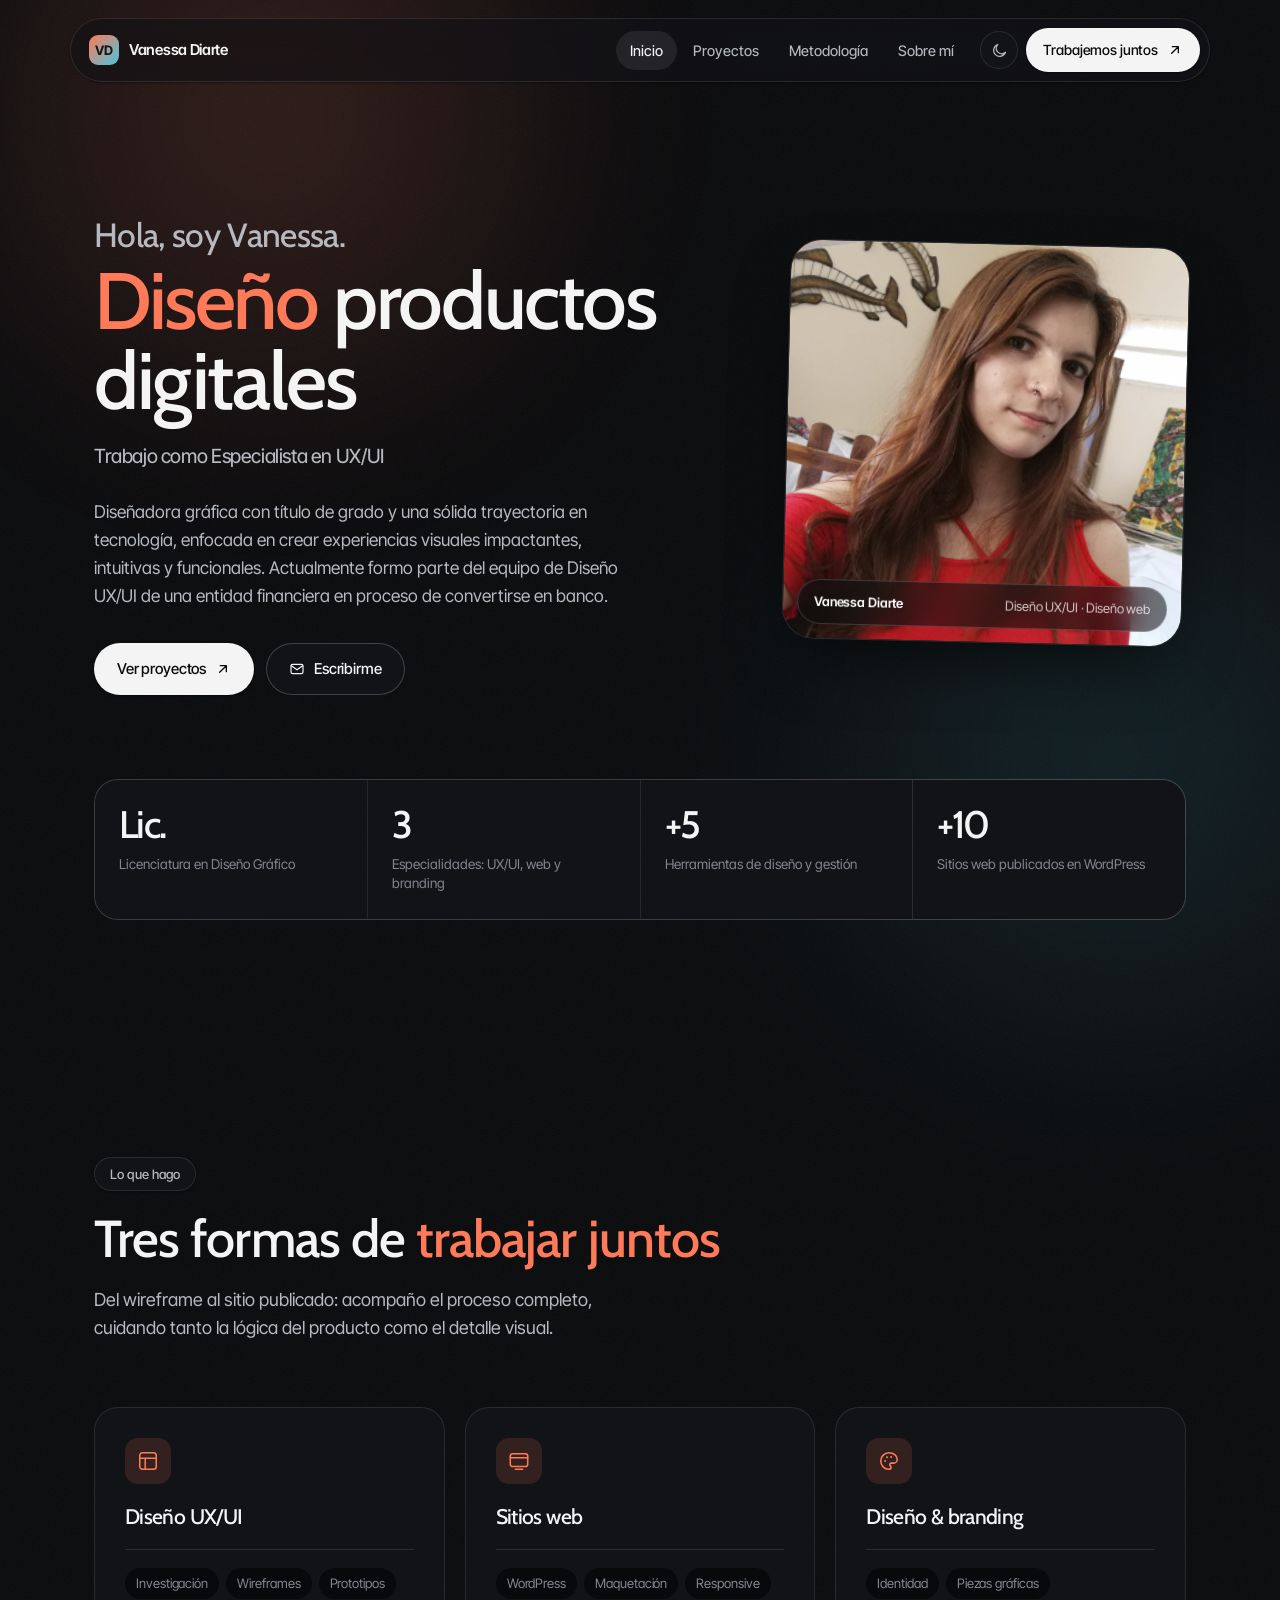
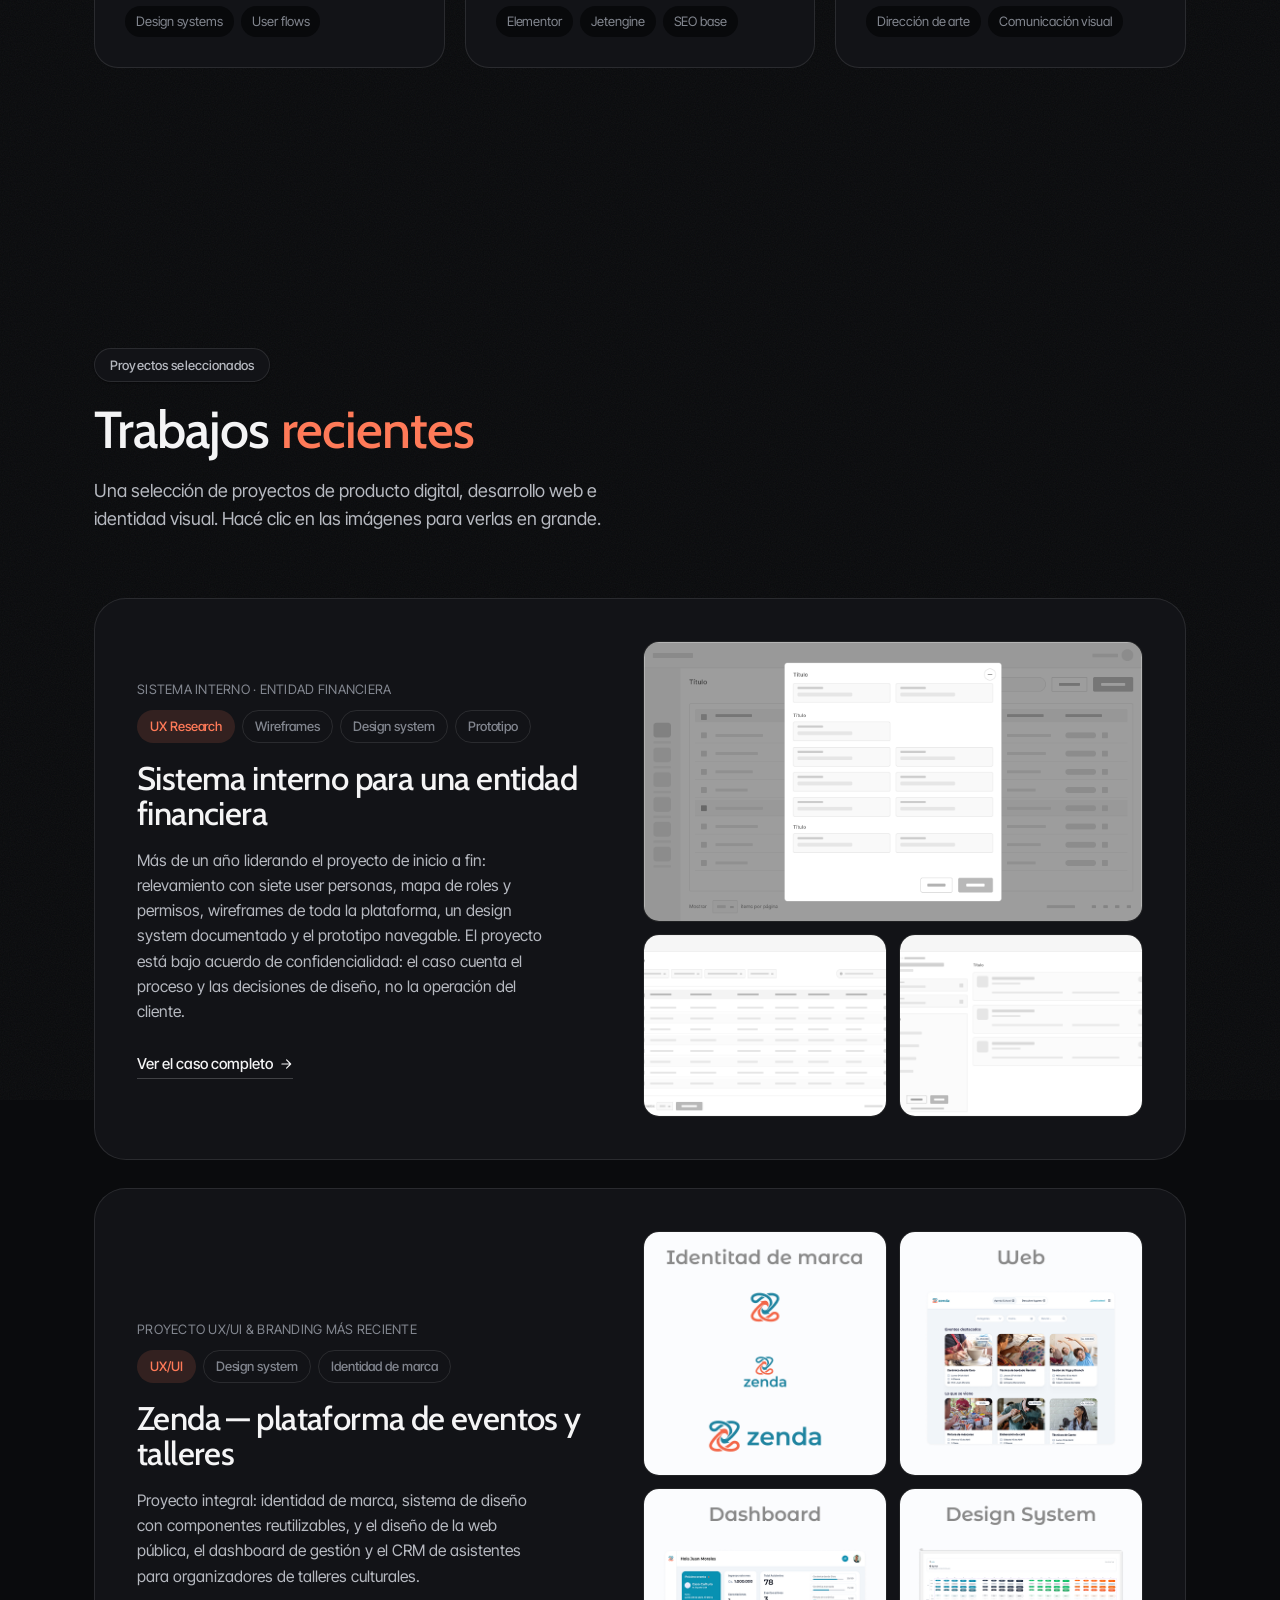
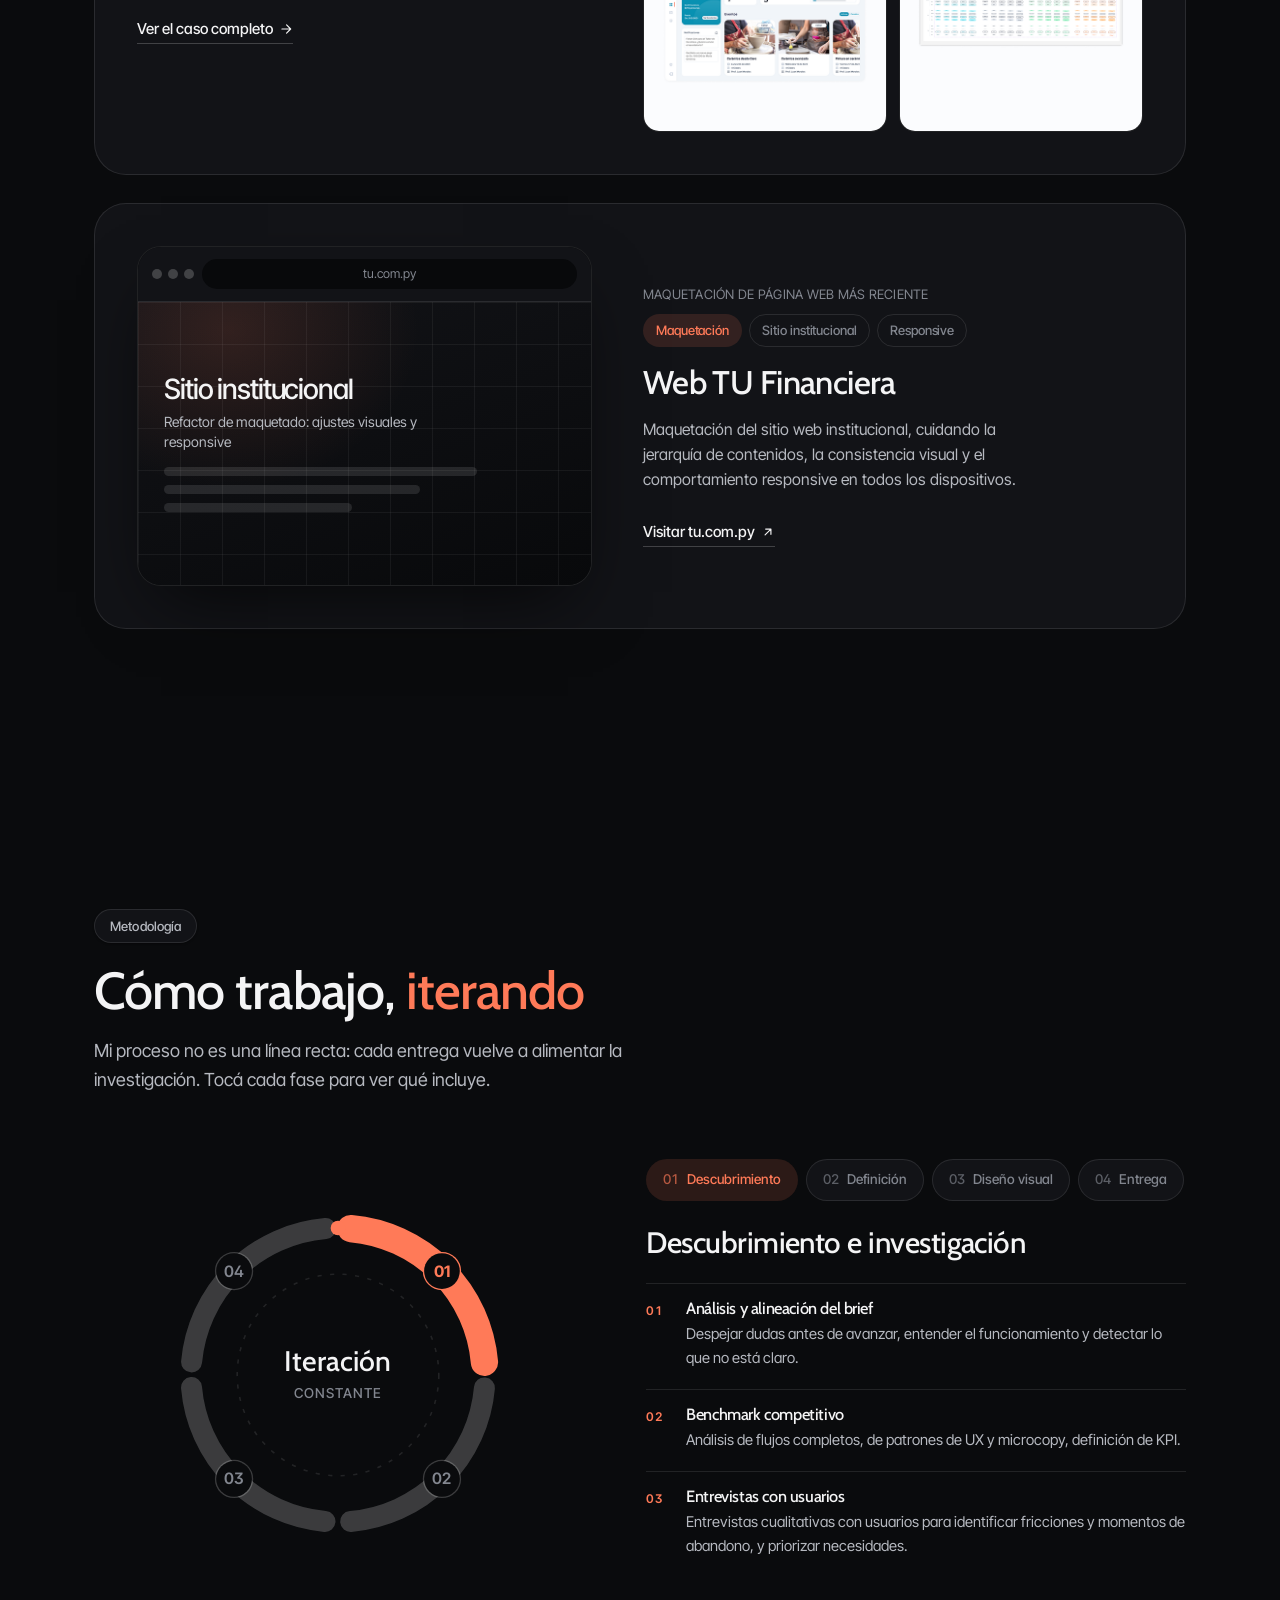
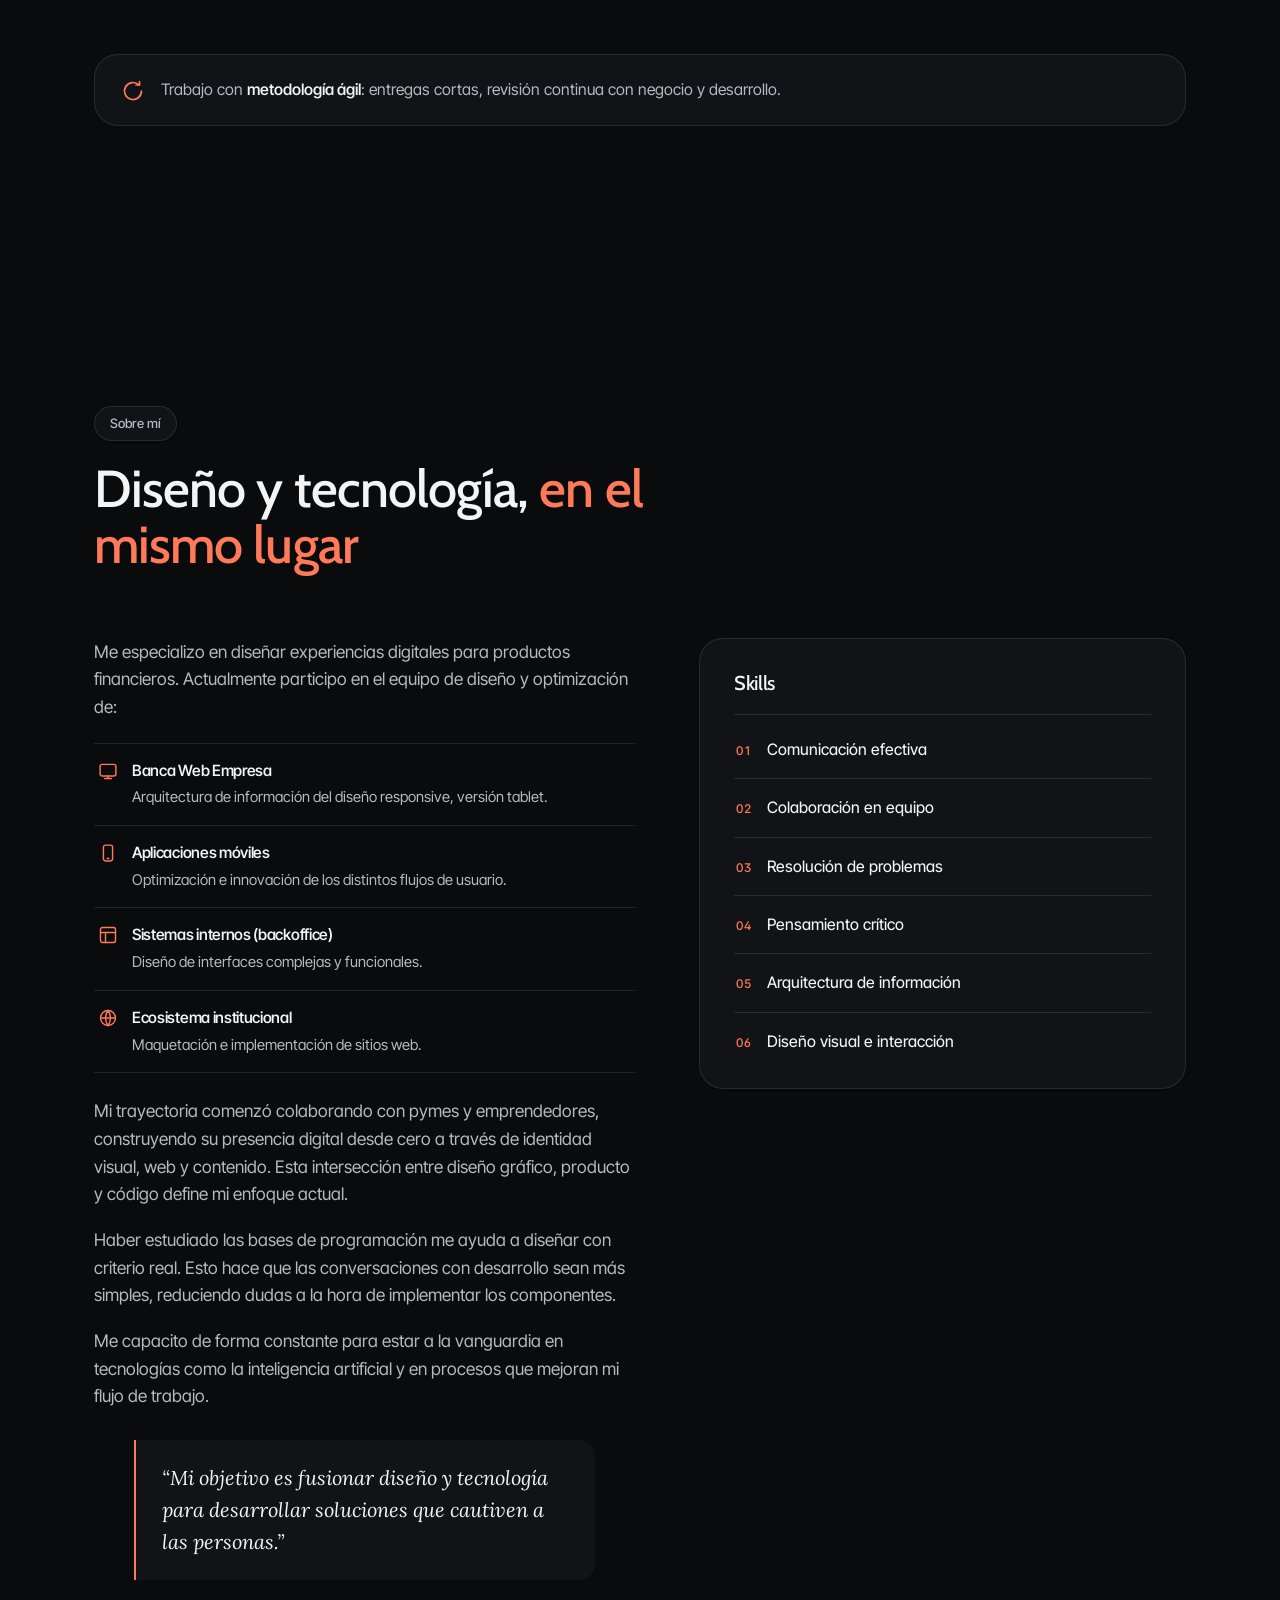
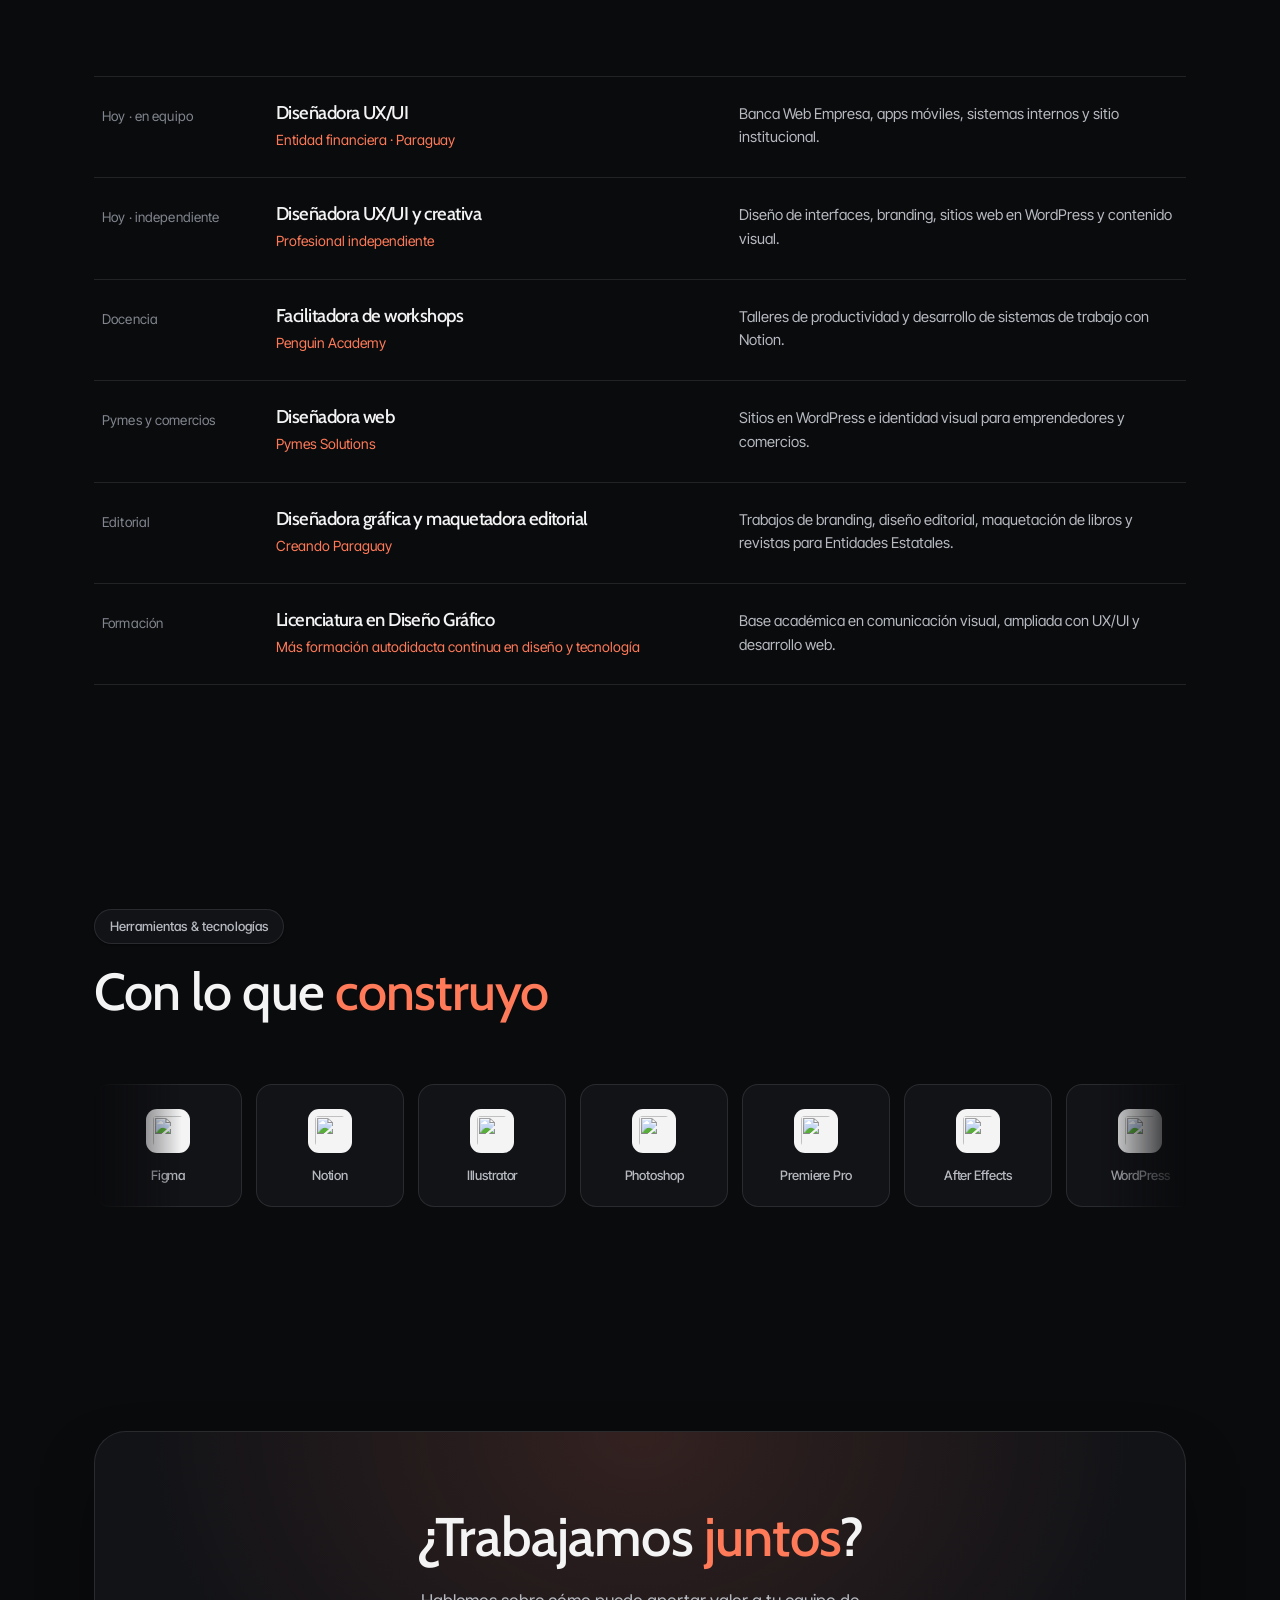
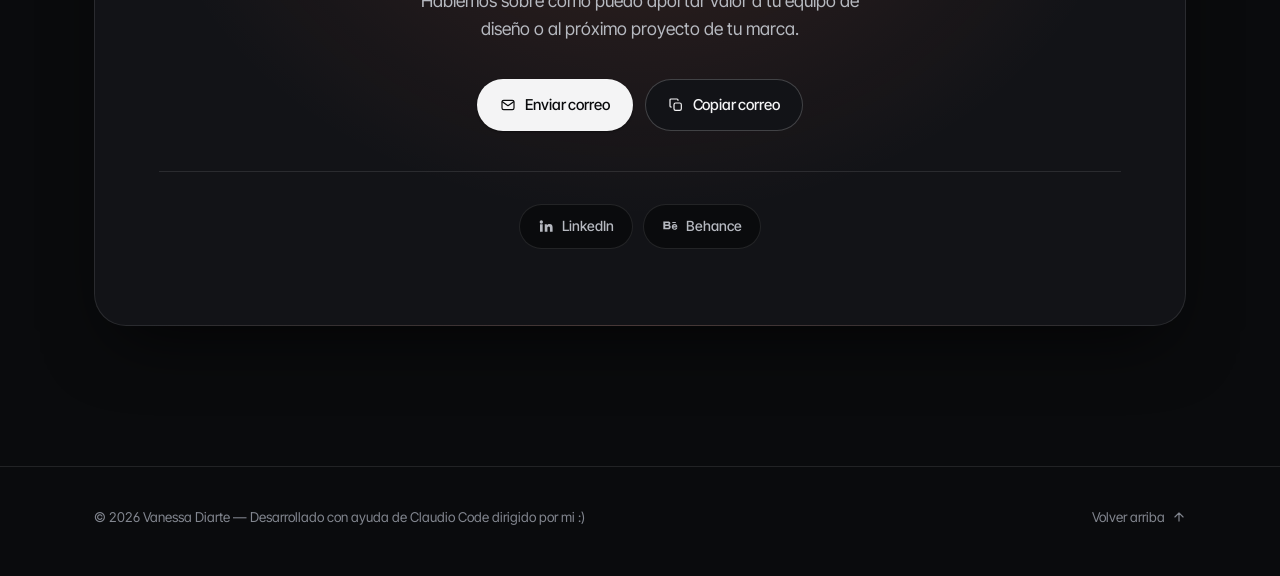
==== commit a62ce7a7: "organize projects" ====
--- a/index.html
+++ b/index.html
@@ -232,86 +232,6 @@
 				</div>
 
 				<div class="work">
-					<!-- Zenda -->
-					<article class="project reveal">
-						<div class="project__body">
-							<span class="project__year">Proyecto UX/UI &amp; branding más reciente</span>
-							<div class="project__tags">
-								<span class="tag tag--accent">UX/UI</span>
-								<span class="tag">Design system</span>
-								<span class="tag">Identidad de marca</span>
-							</div>
-							<h3>Zenda — plataforma de eventos y talleres</h3>
-							<p>
-								Proyecto integral: identidad de marca, sistema de diseño con
-								componentes reutilizables, y el diseño de la web pública, el
-								dashboard de gestión y el CRM de asistentes para organizadores
-								de talleres culturales.
-							</p>
-							<div class="project__actions">
-								<a class="link-arrow" href="proyectos/zenda.html">
-									Ver el caso completo
-									<svg viewBox="0 0 24 24" fill="none" stroke="currentColor" stroke-width="2" stroke-linecap="round" stroke-linejoin="round" aria-hidden="true"><path d="M5 12h14M13 5l7 7-7 7"/></svg>
-								</a>
-							</div>
-						</div>
-
-						<div class="shots">
-							<button class="shot" type="button" data-full="images/work/6.png" data-caption="Zenda — Identidad de marca">
-								<img src="images/work/6.png" alt="Identidad de marca del proyecto Zenda" loading="lazy" width="500" height="500" />
-								<span class="shot__zoom" aria-hidden="true"><svg viewBox="0 0 24 24" fill="none" stroke="currentColor" stroke-width="2" stroke-linecap="round"><circle cx="11" cy="11" r="6.5"/><path d="M16 16l4.5 4.5M11 8.5v5M8.5 11h5"/></svg></span>
-							</button>
-							<button class="shot" type="button" data-full="images/work/5.png" data-caption="Zenda — Sitio web público">
-								<img src="images/work/5.png" alt="Diseño del sitio web del proyecto Zenda" loading="lazy" width="500" height="500" />
-								<span class="shot__zoom" aria-hidden="true"><svg viewBox="0 0 24 24" fill="none" stroke="currentColor" stroke-width="2" stroke-linecap="round"><circle cx="11" cy="11" r="6.5"/><path d="M16 16l4.5 4.5M11 8.5v5M8.5 11h5"/></svg></span>
-							</button>
-							<button class="shot" type="button" data-full="images/work/2.png" data-caption="Zenda — Dashboard de gestión">
-								<img src="images/work/2.png" alt="Dashboard de gestión del proyecto Zenda" loading="lazy" width="500" height="500" />
-								<span class="shot__zoom" aria-hidden="true"><svg viewBox="0 0 24 24" fill="none" stroke="currentColor" stroke-width="2" stroke-linecap="round"><circle cx="11" cy="11" r="6.5"/><path d="M16 16l4.5 4.5M11 8.5v5M8.5 11h5"/></svg></span>
-							</button>
-							<button class="shot" type="button" data-full="images/work/3.png" data-caption="Zenda — Design system">
-								<img src="images/work/3.png" alt="Design system del proyecto Zenda" loading="lazy" width="500" height="500" />
-								<span class="shot__zoom" aria-hidden="true"><svg viewBox="0 0 24 24" fill="none" stroke="currentColor" stroke-width="2" stroke-linecap="round"><circle cx="11" cy="11" r="6.5"/><path d="M16 16l4.5 4.5M11 8.5v5M8.5 11h5"/></svg></span>
-							</button>
-						</div>
-					</article>
-
-					<!-- TU Financiera -->
-					<article class="project project--flip reveal">
-						<div class="project__body">
-							<span class="project__year">Maquetación de página web más reciente</span>
-							<div class="project__tags">
-								<span class="tag tag--accent">Maquetación</span>
-								<span class="tag">Sitio institucional</span>
-								<span class="tag">Responsive</span>
-							</div>
-							<h3>Web TU Financiera</h3>
-							<p>
-								Maquetación del sitio web institucional, cuidando
-								la jerarquía de contenidos, la consistencia visual
-								y el comportamiento responsive en todos los dispositivos.
-							</p>
-							<div class="project__actions">
-								<a class="link-arrow" href="https://tu.com.py" target="_blank" rel="noopener">
-									Visitar tu.com.py
-									<svg viewBox="0 0 24 24" fill="none" stroke="currentColor" stroke-width="2" stroke-linecap="round" stroke-linejoin="round" aria-hidden="true"><path d="M7 17 17 7M8 7h9v9"/></svg>
-								</a>
-							</div>
-						</div>
-
-						<div class="mock" aria-hidden="true">
-							<div class="mock__bar">
-								<span class="mock__dots"><i></i><i></i><i></i></span>
-								<span class="mock__url">tu.com.py</span>
-							</div>
-							<div class="mock__body">
-								<p class="mock__title">Sitio institucional</p>
-								<p class="mock__sub">Refactor de maquetado: ajustes visuales y responsive</p>
-								<div class="mock__rows"><i></i><i></i><i></i></div>
-							</div>
-						</div>
-					</article>
-
 					<!-- Wireframes NDA -->
 					<article class="project reveal">
 						<div class="project__body">
@@ -353,6 +273,85 @@
 							</button>
 						</div>
 					</article>
+					<!-- Zenda -->
+					<article class="project reveal">
+						<div class="project__body">
+							<span class="project__year">Proyecto UX/UI &amp; branding más reciente</span>
+							<div class="project__tags">
+								<span class="tag tag--accent">UX/UI</span>
+								<span class="tag">Design system</span>
+								<span class="tag">Identidad de marca</span>
+							</div>
+							<h3>Zenda — plataforma de eventos y talleres</h3>
+							<p>
+								Proyecto integral: identidad de marca, sistema de diseño con
+								componentes reutilizables, y el diseño de la web pública, el
+								dashboard de gestión y el CRM de asistentes para organizadores
+								de talleres culturales.
+							</p>
+							<div class="project__actions">
+								<a class="link-arrow" href="proyectos/zenda.html">
+									Ver el caso completo
+									<svg viewBox="0 0 24 24" fill="none" stroke="currentColor" stroke-width="2" stroke-linecap="round" stroke-linejoin="round" aria-hidden="true"><path d="M5 12h14M13 5l7 7-7 7"/></svg>
+								</a>
+							</div>
+						</div>
+
+						<div class="shots">
+							<button class="shot" type="button" data-full="images/work/6.png" data-caption="Zenda — Identidad de marca">
+								<img src="images/work/6.png" alt="Identidad de marca del proyecto Zenda" loading="lazy" width="500" height="500" />
+								<span class="shot__zoom" aria-hidden="true"><svg viewBox="0 0 24 24" fill="none" stroke="currentColor" stroke-width="2" stroke-linecap="round"><circle cx="11" cy="11" r="6.5"/><path d="M16 16l4.5 4.5M11 8.5v5M8.5 11h5"/></svg></span>
+							</button>
+							<button class="shot" type="button" data-full="images/work/5.png" data-caption="Zenda — Sitio web público">
+								<img src="images/work/5.png" alt="Diseño del sitio web del proyecto Zenda" loading="lazy" width="500" height="500" />
+								<span class="shot__zoom" aria-hidden="true"><svg viewBox="0 0 24 24" fill="none" stroke="currentColor" stroke-width="2" stroke-linecap="round"><circle cx="11" cy="11" r="6.5"/><path d="M16 16l4.5 4.5M11 8.5v5M8.5 11h5"/></svg></span>
+							</button>
+							<button class="shot" type="button" data-full="images/work/2.png" data-caption="Zenda — Dashboard de gestión">
+								<img src="images/work/2.png" alt="Dashboard de gestión del proyecto Zenda" loading="lazy" width="500" height="500" />
+								<span class="shot__zoom" aria-hidden="true"><svg viewBox="0 0 24 24" fill="none" stroke="currentColor" stroke-width="2" stroke-linecap="round"><circle cx="11" cy="11" r="6.5"/><path d="M16 16l4.5 4.5M11 8.5v5M8.5 11h5"/></svg></span>
+							</button>
+							<button class="shot" type="button" data-full="images/work/3.png" data-caption="Zenda — Design system">
+								<img src="images/work/3.png" alt="Design system del proyecto Zenda" loading="lazy" width="500" height="500" />
+								<span class="shot__zoom" aria-hidden="true"><svg viewBox="0 0 24 24" fill="none" stroke="currentColor" stroke-width="2" stroke-linecap="round"><circle cx="11" cy="11" r="6.5"/><path d="M16 16l4.5 4.5M11 8.5v5M8.5 11h5"/></svg></span>
+							</button>
+						</div>
+					</article>
+
+					<!-- TU Financiera -->
+					<article class="project project--flip reveal">
+						<div class="project__body">
+							<span class="project__year">Maquetación de página web más reciente</span>
+							<div class="project__tags">
+								<span class="tag tag--accent">Maquetación</span>
+								<span class="tag">Sitio institucional</span>
+								<span class="tag">Responsive</span>
+							</div>
+							<h3>Web TU Financiera</h3>
+							<p>
+								Maquetación del sitio web institucional, cuidando
+								la jerarquía de contenidos, la consistencia visual
+								y el comportamiento responsive en todos los dispositivos.
+							</p>
+							<div class="project__actions">
+								<a class="link-arrow" href="https://tu.com.py" target="_blank" rel="noopener">
+									Visitar tu.com.py
+									<svg viewBox="0 0 24 24" fill="none" stroke="currentColor" stroke-width="2" stroke-linecap="round" stroke-linejoin="round" aria-hidden="true"><path d="M7 17 17 7M8 7h9v9"/></svg>
+								</a>
+							</div>
+						</div>
+
+						<div class="mock" aria-hidden="true">
+							<div class="mock__bar">
+								<span class="mock__dots"><i></i><i></i><i></i></span>
+								<span class="mock__url">tu.com.py</span>
+							</div>
+							<div class="mock__body">
+								<p class="mock__title">Sitio institucional</p>
+								<p class="mock__sub">Refactor de maquetado: ajustes visuales y responsive</p>
+								<div class="mock__rows"><i></i><i></i><i></i></div>
+							</div>
+						</div>
+					</article>					
 				</div>
 			</div>
 		</section>
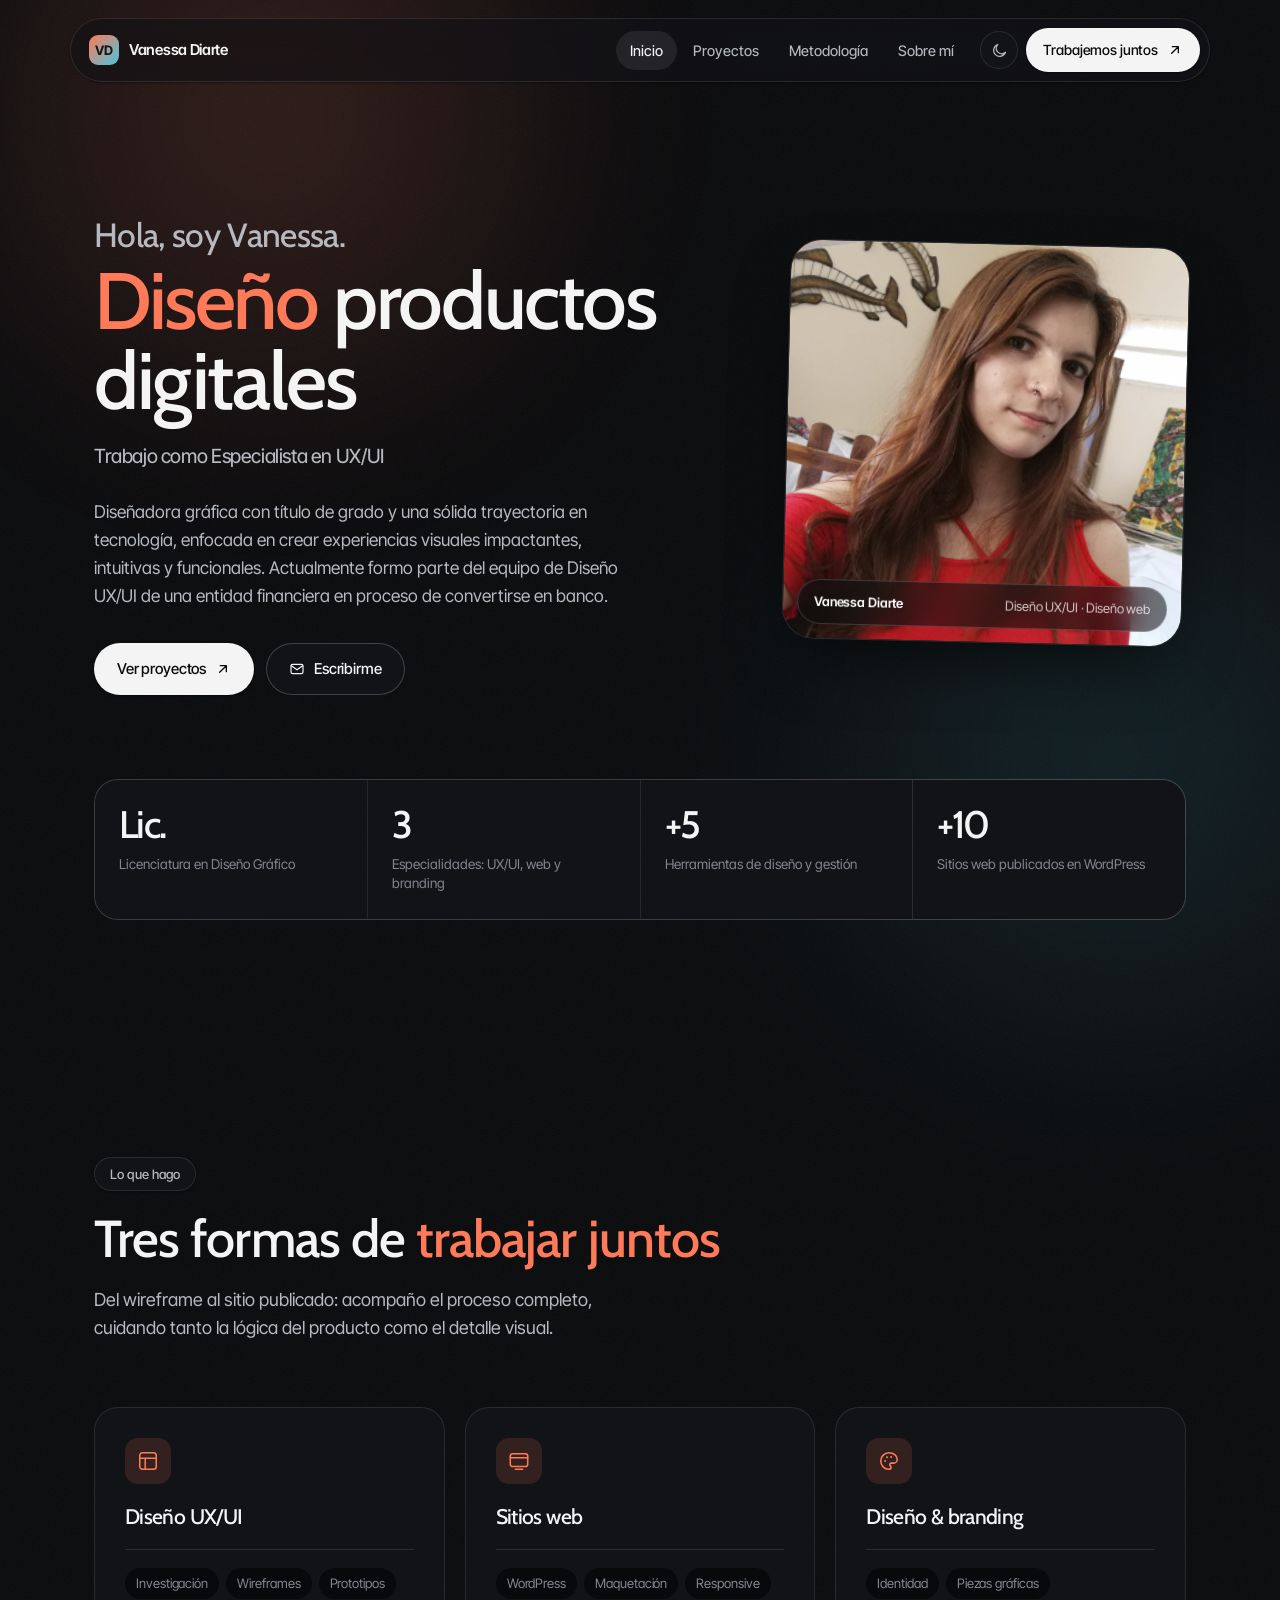
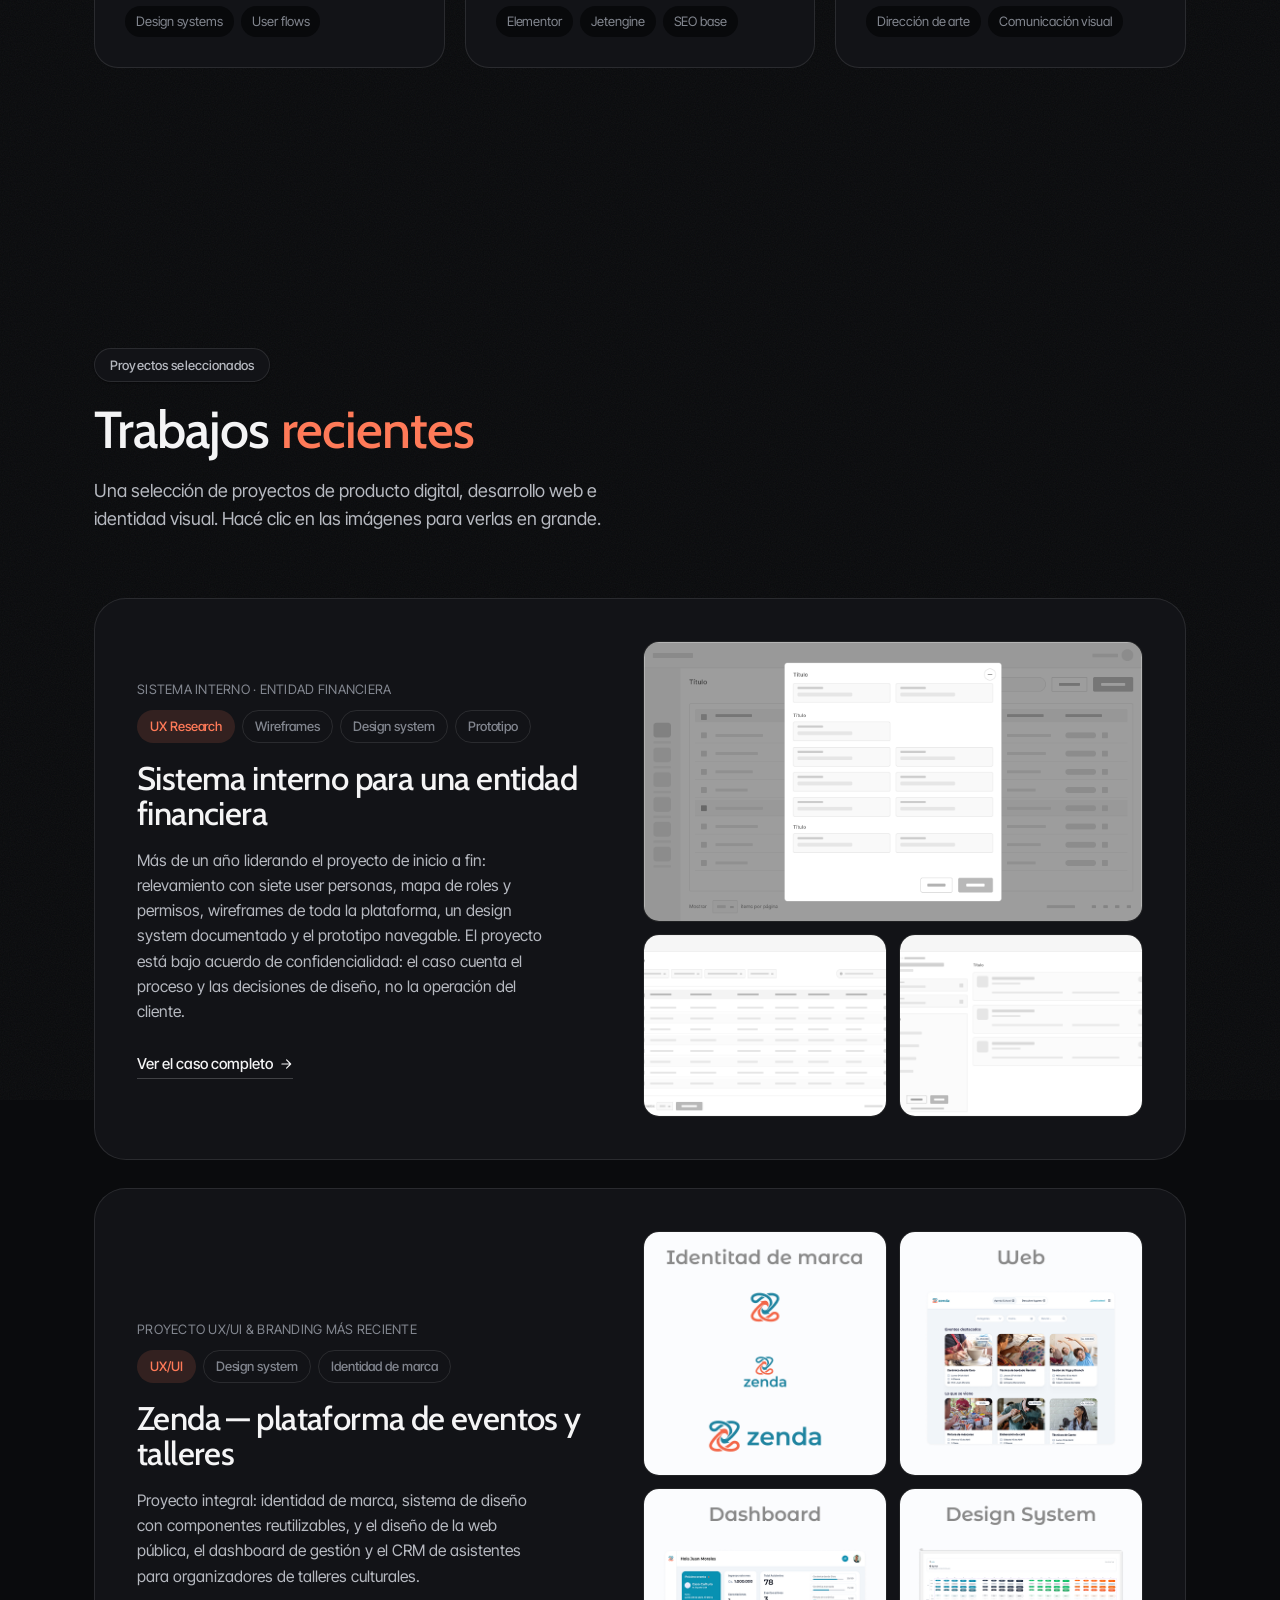
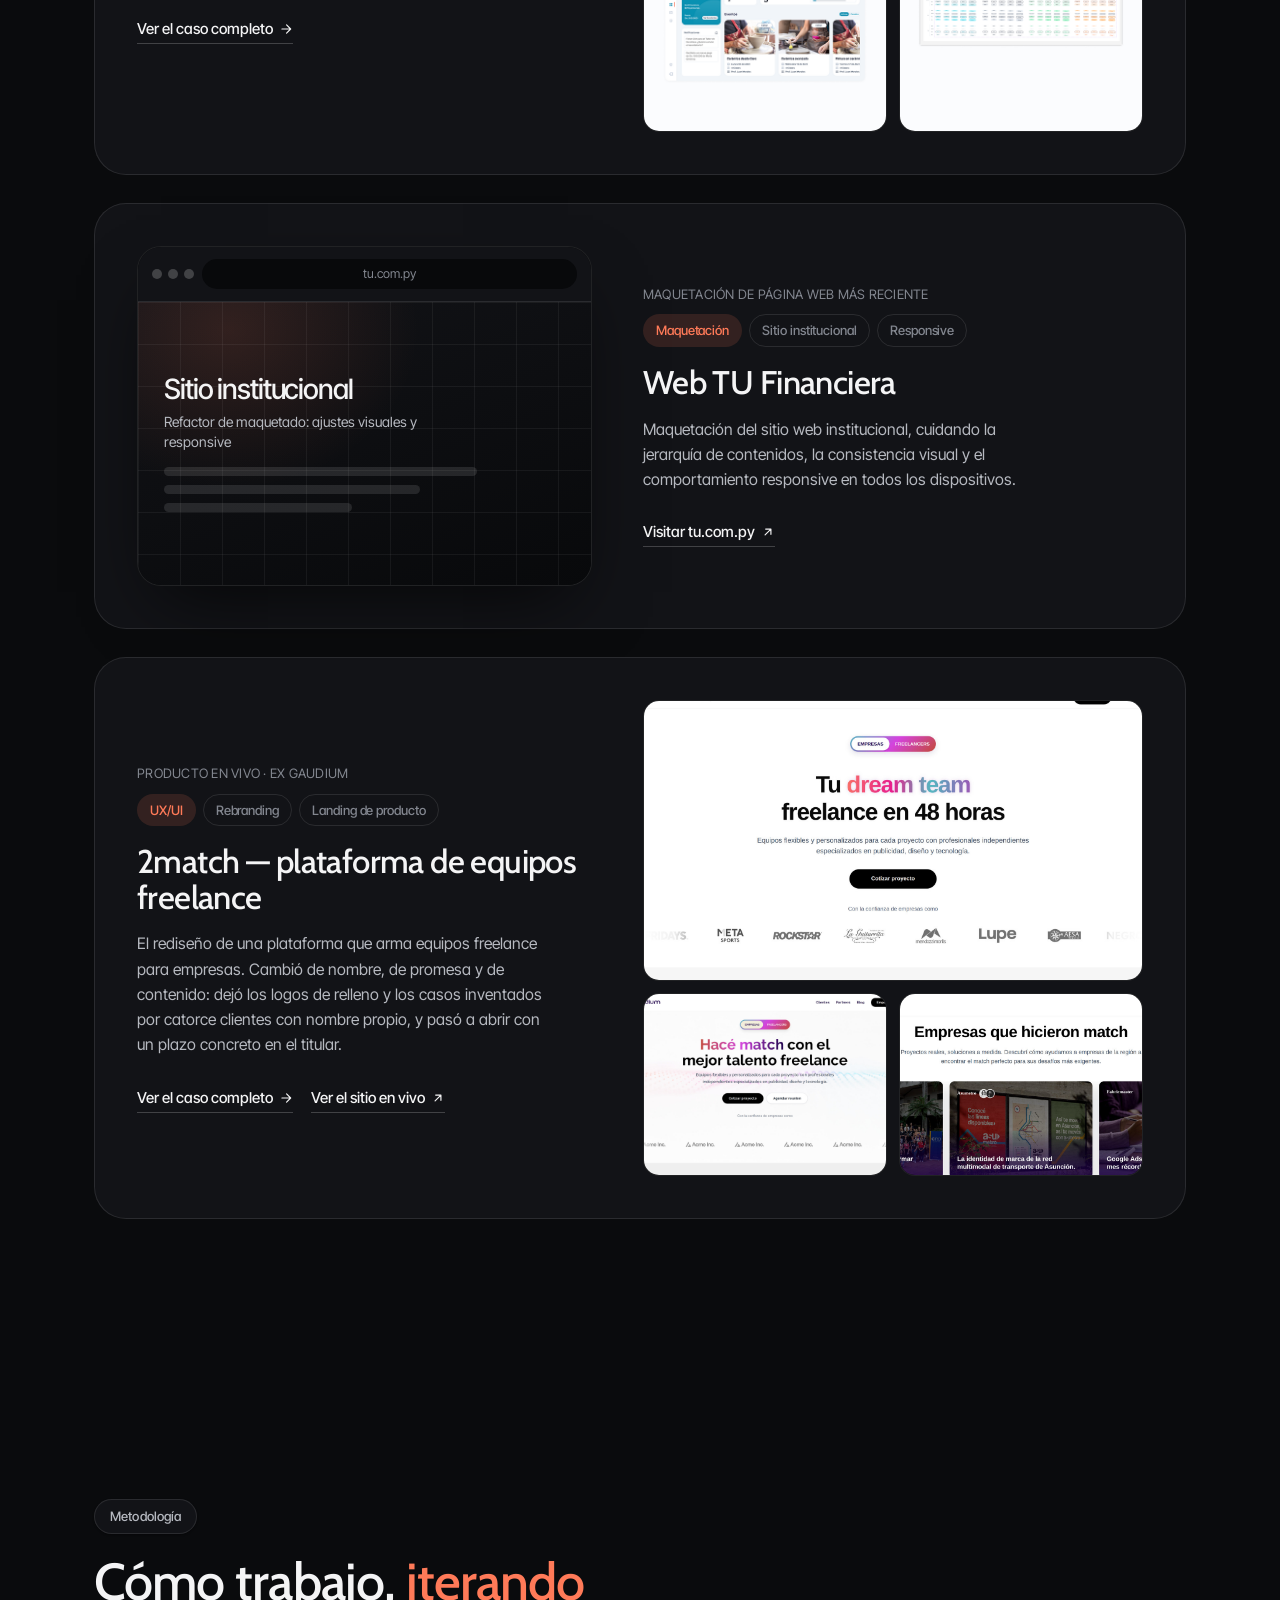
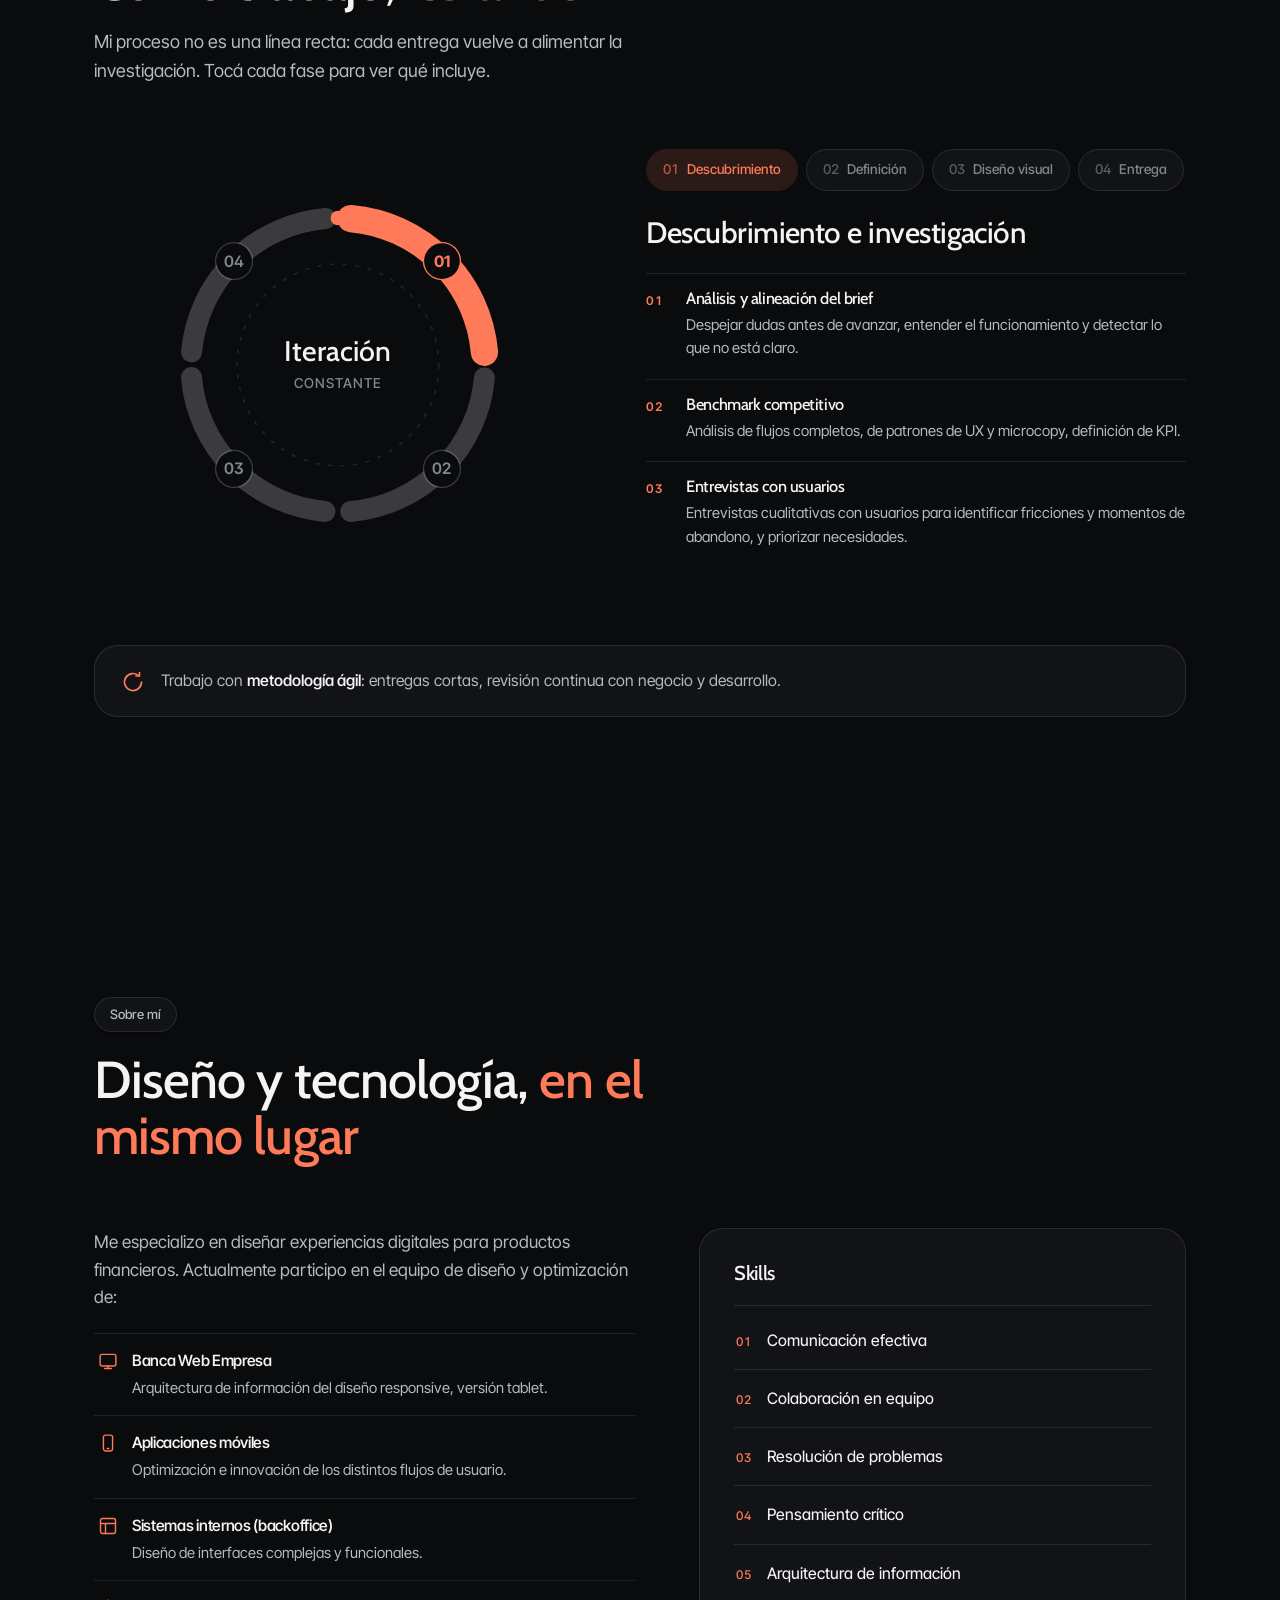
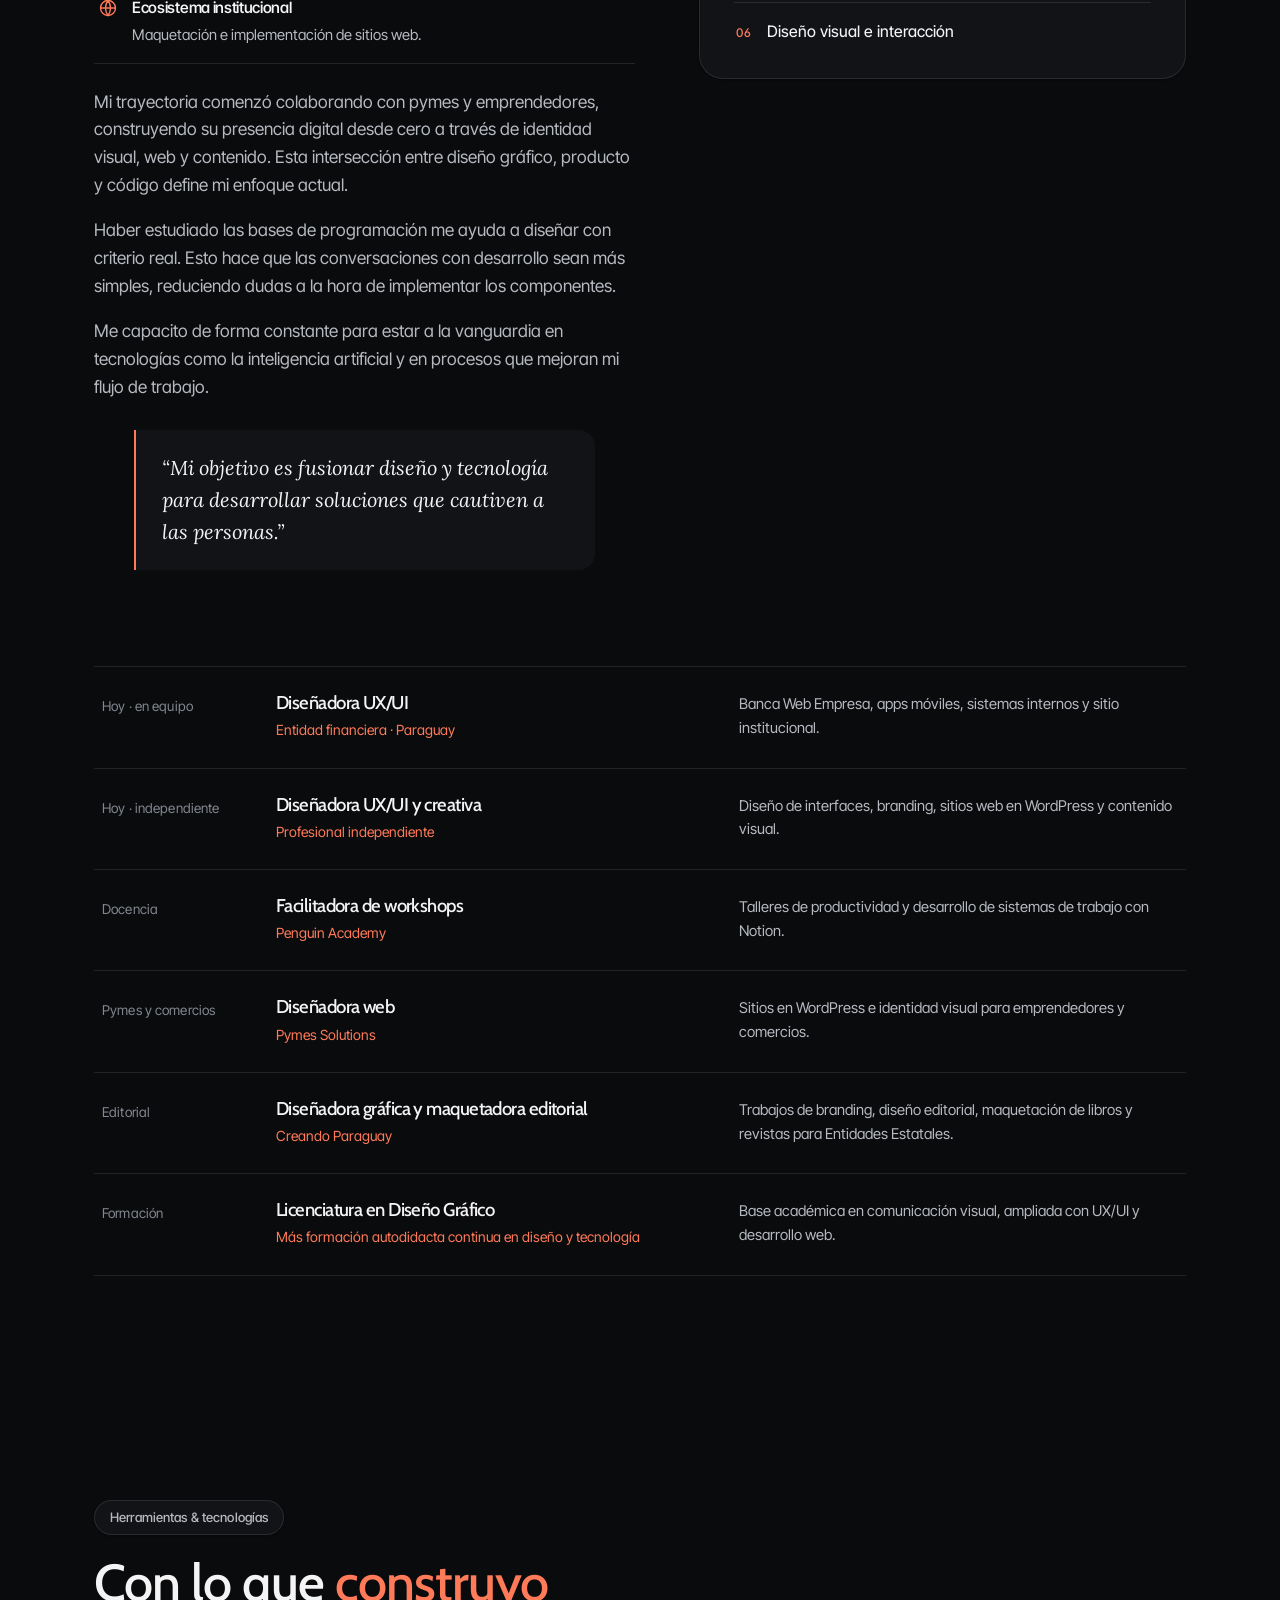
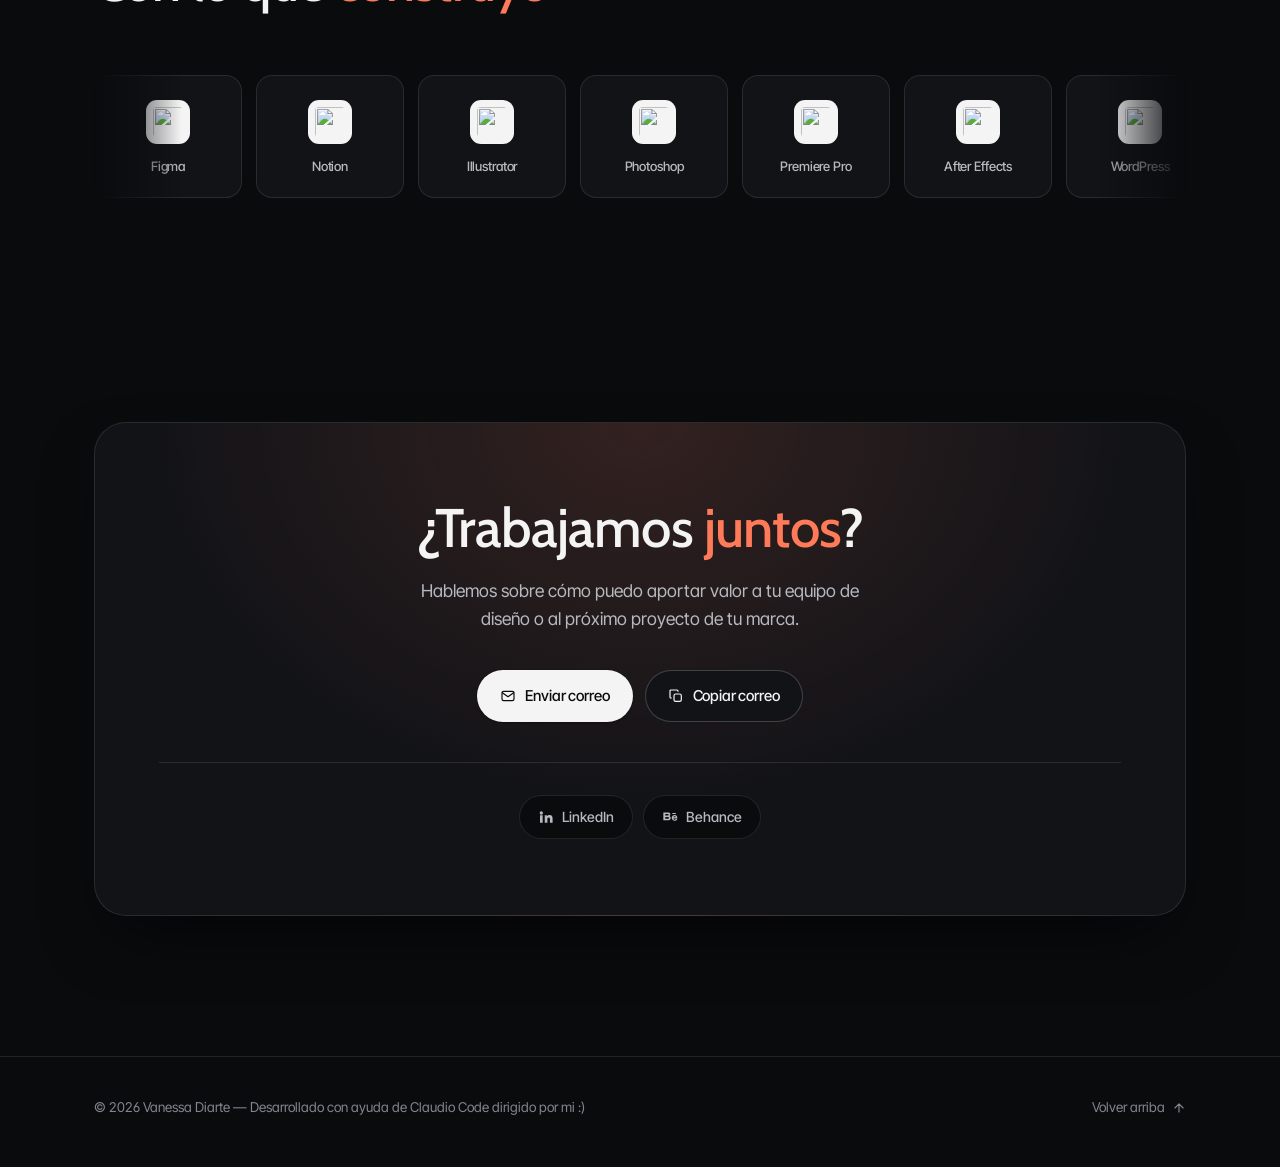
==== commit df126796: "Agrega el caso de 2match Nueva pagina proyectos/2match.html en cuatro bloques: el contexto de dos pu" ====
--- a/index.html
+++ b/index.html
@@ -351,55 +351,55 @@
 								<div class="mock__rows"><i></i><i></i><i></i></div>
 							</div>
 						</div>
-					</article>					
+					</article>
+
+					<!-- 2match -->
+					<article class="project reveal">
+						<div class="project__body">
+							<span class="project__year">Producto en vivo · Ex Gaudium</span>
+							<div class="project__tags">
+								<span class="tag tag--accent">UX/UI</span>
+								<span class="tag">Rebranding</span>
+								<span class="tag">Landing de producto</span>
+							</div>
+							<h3>2match — plataforma de equipos freelance</h3>
+							<p>
+								El rediseño de una plataforma que arma equipos freelance para
+								empresas. Cambió de nombre, de promesa y de contenido: dejó los
+								logos de relleno y los casos inventados por catorce clientes con
+								nombre propio, y pasó a abrir con un plazo concreto en el titular.
+							</p>
+							<div class="project__actions">
+								<a class="link-arrow" href="proyectos/2match.html">
+									Ver el caso completo
+									<svg viewBox="0 0 24 24" fill="none" stroke="currentColor" stroke-width="2" stroke-linecap="round" stroke-linejoin="round" aria-hidden="true"><path d="M5 12h14M13 5l7 7-7 7"/></svg>
+								</a>
+								<a class="link-arrow" href="https://2match.work" target="_blank" rel="noopener">
+									Ver el sitio en vivo
+									<svg viewBox="0 0 24 24" fill="none" stroke="currentColor" stroke-width="2" stroke-linecap="round" stroke-linejoin="round" aria-hidden="true"><path d="M7 17 17 7M8 7h9v9"/></svg>
+								</a>
+							</div>
+						</div>
+
+						<div class="shots">
+							<button class="shot shot--wide" type="button" data-full="images/work/2match-despues.jpg" data-caption="2match — portada del sitio">
+								<img src="images/work/2match-despues.jpg" alt="Portada del sitio de 2match" loading="lazy" />
+								<span class="shot__zoom" aria-hidden="true"><svg viewBox="0 0 24 24" fill="none" stroke="currentColor" stroke-width="2" stroke-linecap="round"><circle cx="11" cy="11" r="6.5"/><path d="M16 16l4.5 4.5M11 8.5v5M8.5 11h5"/></svg></span>
+							</button>
+							<button class="shot shot--nda" type="button" data-full="images/work/2match-antes.jpg" data-caption="La versión anterior del sitio">
+								<img src="images/work/2match-antes.jpg" alt="Portada de la versión anterior del sitio" loading="lazy" />
+								<span class="shot__zoom" aria-hidden="true"><svg viewBox="0 0 24 24" fill="none" stroke="currentColor" stroke-width="2" stroke-linecap="round"><circle cx="11" cy="11" r="6.5"/><path d="M16 16l4.5 4.5M11 8.5v5M8.5 11h5"/></svg></span>
+							</button>
+							<button class="shot shot--nda" type="button" data-full="images/work/2match-casos.jpg" data-caption="Casos de clientes y fichas de talento">
+								<img src="images/work/2match-casos.jpg" alt="Sección de casos de clientes de 2match" loading="lazy" />
+								<span class="shot__zoom" aria-hidden="true"><svg viewBox="0 0 24 24" fill="none" stroke="currentColor" stroke-width="2" stroke-linecap="round"><circle cx="11" cy="11" r="6.5"/><path d="M16 16l4.5 4.5M11 8.5v5M8.5 11h5"/></svg></span>
+							</button>
+						</div>
+					</article>
 				</div>
 			</div>
 		</section>
 
-		<!-- ============ TRABAJOS ANTERIORES ============ --
-		<section class="section" id="work">
-			<div class="container">
-				<div class="section-head reveal">
-					<span class="eyebrow">Trabajos anteriores</span>
-					<h2>Diseño digital <span class="highlight">y sitios web</span></h2>
-					<p>
-						El diseño gráfico y el desarrollo web son la base sobre la que después
-						construí mi trabajo en producto digital.
-					</p>
-				</div>
-
-				<div class="cat-grid reveal">
-					<a class="cat-card" href="proyectos/ux-ui.html">
-						<span class="cat-card__icon" aria-hidden="true"><svg viewBox="0 0 24 24" fill="none" stroke="currentColor" stroke-width="1.6" stroke-linecap="round" stroke-linejoin="round"><rect x="3" y="3" width="18" height="18" rx="3"/><path d="M3 9h18M9 21V9"/></svg></span>
-						<h4>Diseño UX/UI</h4>
-						<p>Wireframes, prototipos y arquitectura de información para productos digitales.</p>
-						<span class="cat-card__foot">
-							<span class="cat-card__count">3 trabajos</span>
-							<span class="cat-card__go">Ver trabajos <svg viewBox="0 0 24 24" fill="none" stroke="currentColor" stroke-width="2" stroke-linecap="round" stroke-linejoin="round" aria-hidden="true"><path d="M5 12h14M13 5l7 7-7 7"/></svg></span>
-						</span>
-					</a>
-					<a class="cat-card" href="proyectos/sitios-wordpress.html">
-						<span class="cat-card__icon" aria-hidden="true"><svg viewBox="0 0 24 24" fill="none" stroke="currentColor" stroke-width="1.6" stroke-linecap="round" stroke-linejoin="round"><circle cx="12" cy="12" r="9"/><path d="M3.5 12h17M12 3a15 15 0 0 1 0 18M12 3a15 15 0 0 0 0 18"/></svg></span>
-						<h4>Sitios en WordPress</h4>
-						<p>Sitios autogestionables, optimizados y a medida para pymes y comercios.</p>
-						<span class="cat-card__foot">
-							<span class="cat-card__count">4 trabajos</span>
-							<span class="cat-card__go">Ver trabajos <svg viewBox="0 0 24 24" fill="none" stroke="currentColor" stroke-width="2" stroke-linecap="round" stroke-linejoin="round" aria-hidden="true"><path d="M5 12h14M13 5l7 7-7 7"/></svg></span>
-						</span>
-					</a>
-					<a class="cat-card" href="proyectos/diseno-visual.html">
-						<span class="cat-card__icon" aria-hidden="true"><svg viewBox="0 0 24 24" fill="none" stroke="currentColor" stroke-width="1.6" stroke-linecap="round" stroke-linejoin="round"><path d="M12 3a9 9 0 1 0 0 18c1.4 0 2.2-.9 2.2-2 0-1.6-1.4-1.7-1.4-3 0-1 .8-1.7 1.9-1.7H17a4 4 0 0 0 4-4c0-4-4-7.3-9-7.3Z"/><circle cx="7.8" cy="12" r="1.1" fill="currentColor" stroke="none"/><circle cx="9.8" cy="7.9" r="1.1" fill="currentColor" stroke="none"/><circle cx="14.3" cy="7.6" r="1.1" fill="currentColor" stroke="none"/></svg></span>
-						<h4>Diseño visual</h4>
-						<p>Identidad de marca, piezas gráficas, contenido para redes e ilustración.</p>
-						<span class="cat-card__foot">
-							<span class="cat-card__count">5 trabajos</span>
-							<span class="cat-card__go">Ver trabajos <svg viewBox="0 0 24 24" fill="none" stroke="currentColor" stroke-width="2" stroke-linecap="round" stroke-linejoin="round" aria-hidden="true"><path d="M5 12h14M13 5l7 7-7 7"/></svg></span>
-						</span>
-					</a>
-				</div>
-			</div>
-		</section>
-	-->
 
 		<!-- ============ METODOLOGÍA ============ -->
 		<section class="section" id="metodologia">
--- a/assets/css/style.css
+++ b/assets/css/style.css
@@ -2223,6 +2223,12 @@
 	font-size: clamp(1.02rem, 1.7vw, 1.2rem);
 }
 
+/* Enlace al producto en vivo, debajo del resumen de la portada */
+
+.case-links {
+	margin-top: 18px;
+}
+
 /* Aviso de confidencialidad: informa sin robarle protagonismo al resumen,
    por eso va en gris y no en el coral de los recuadros de pendiente. */
 
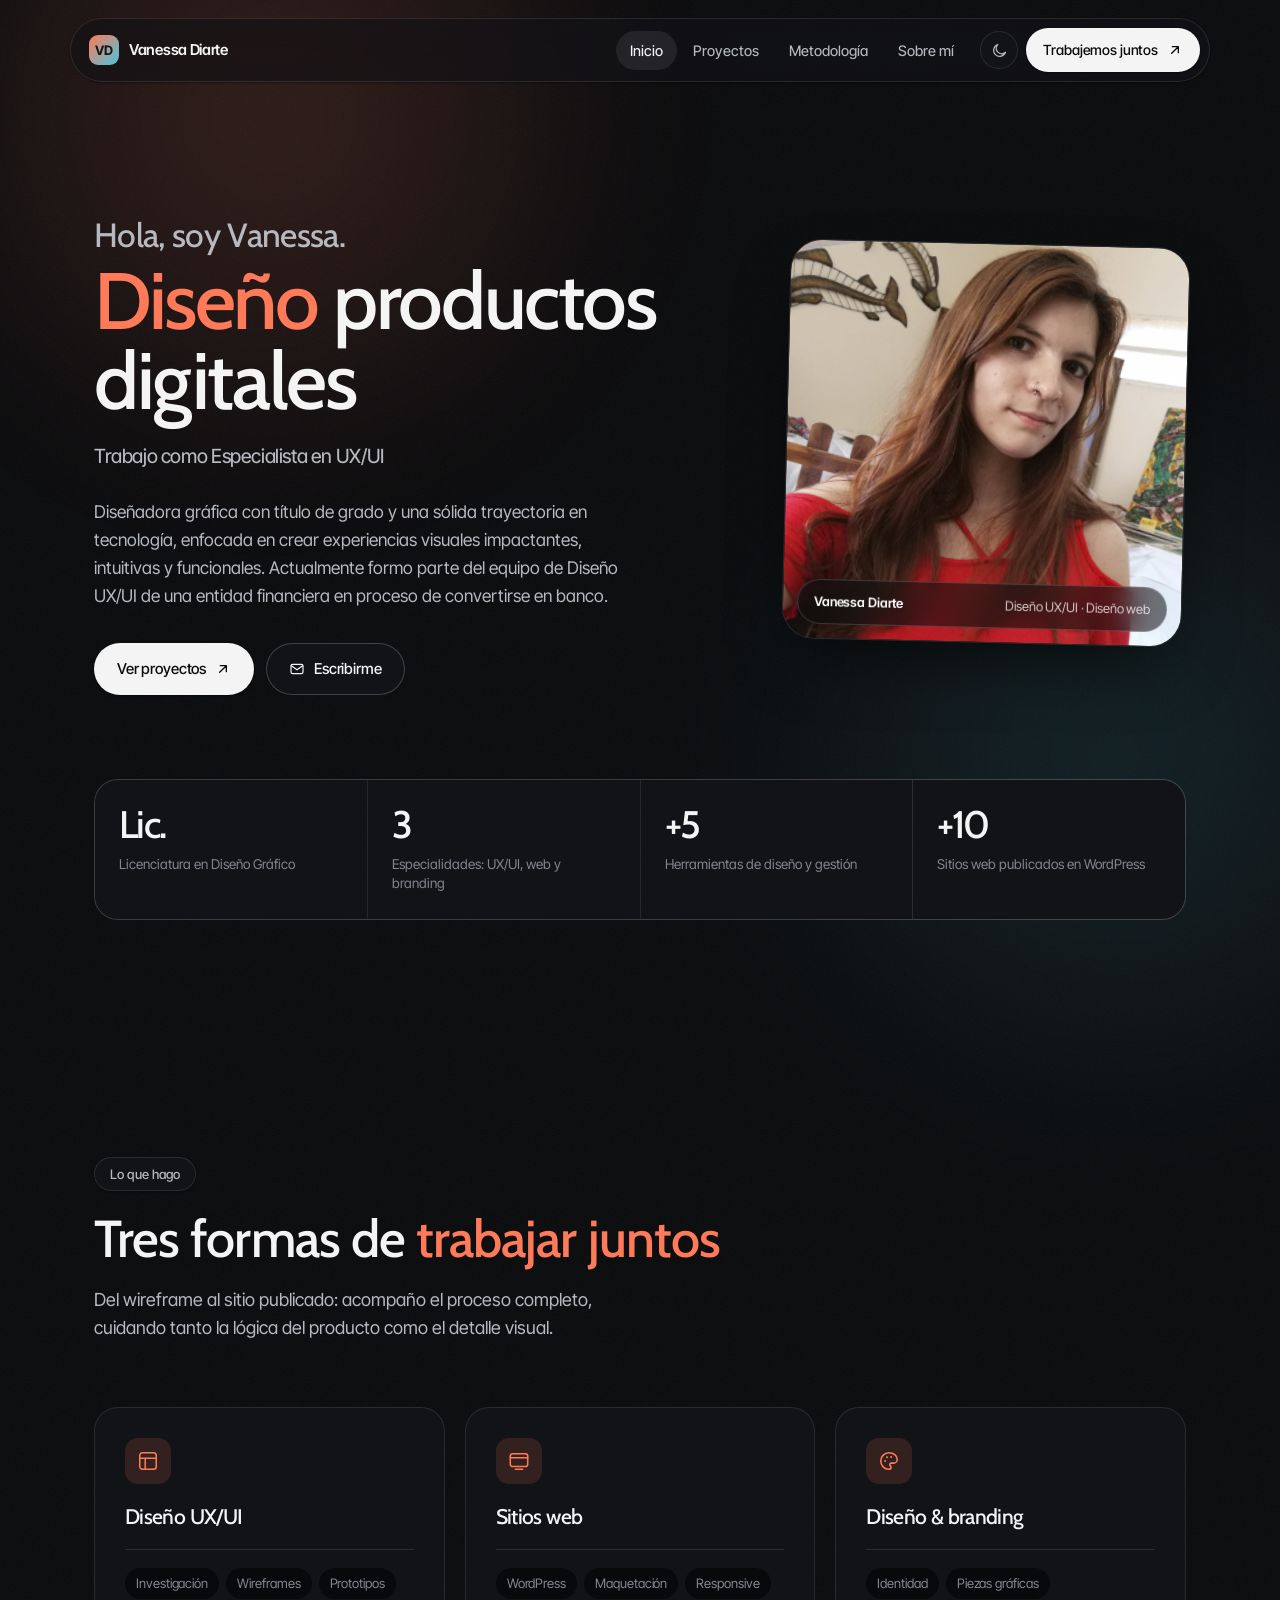
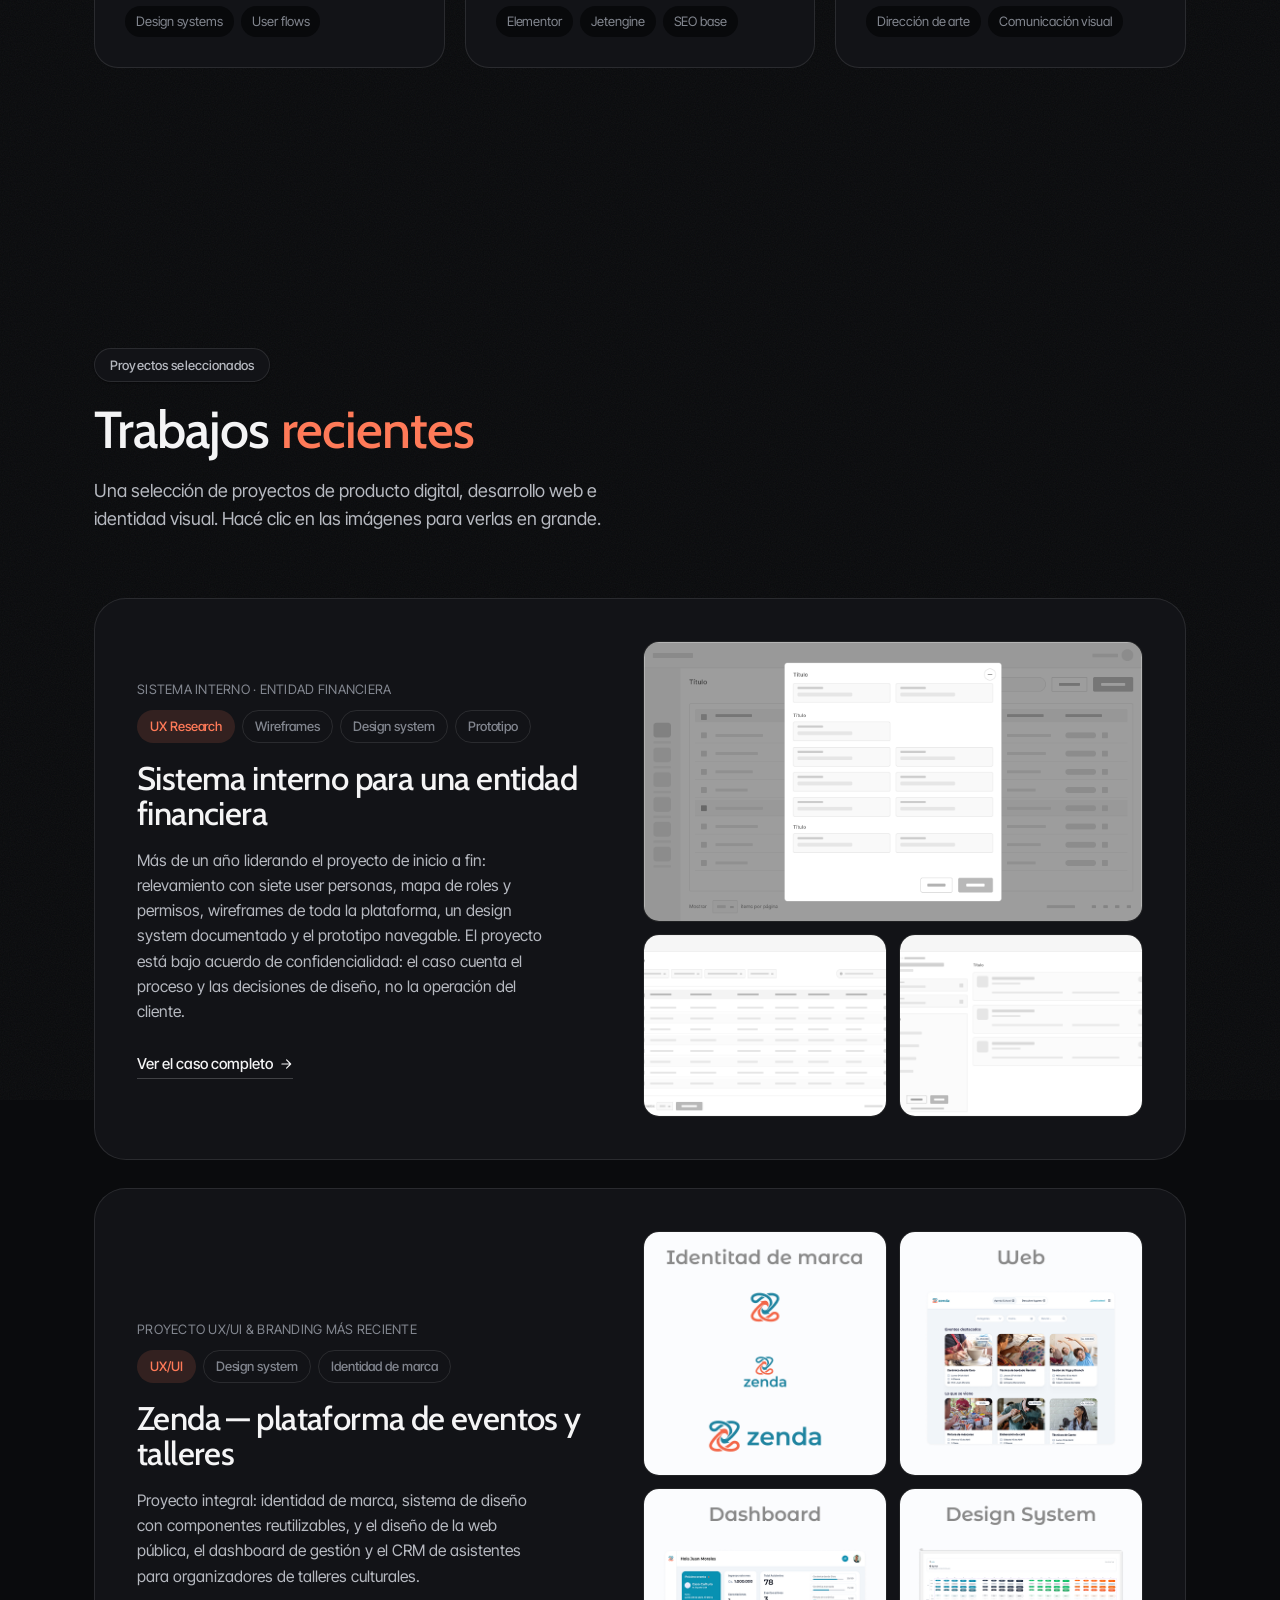
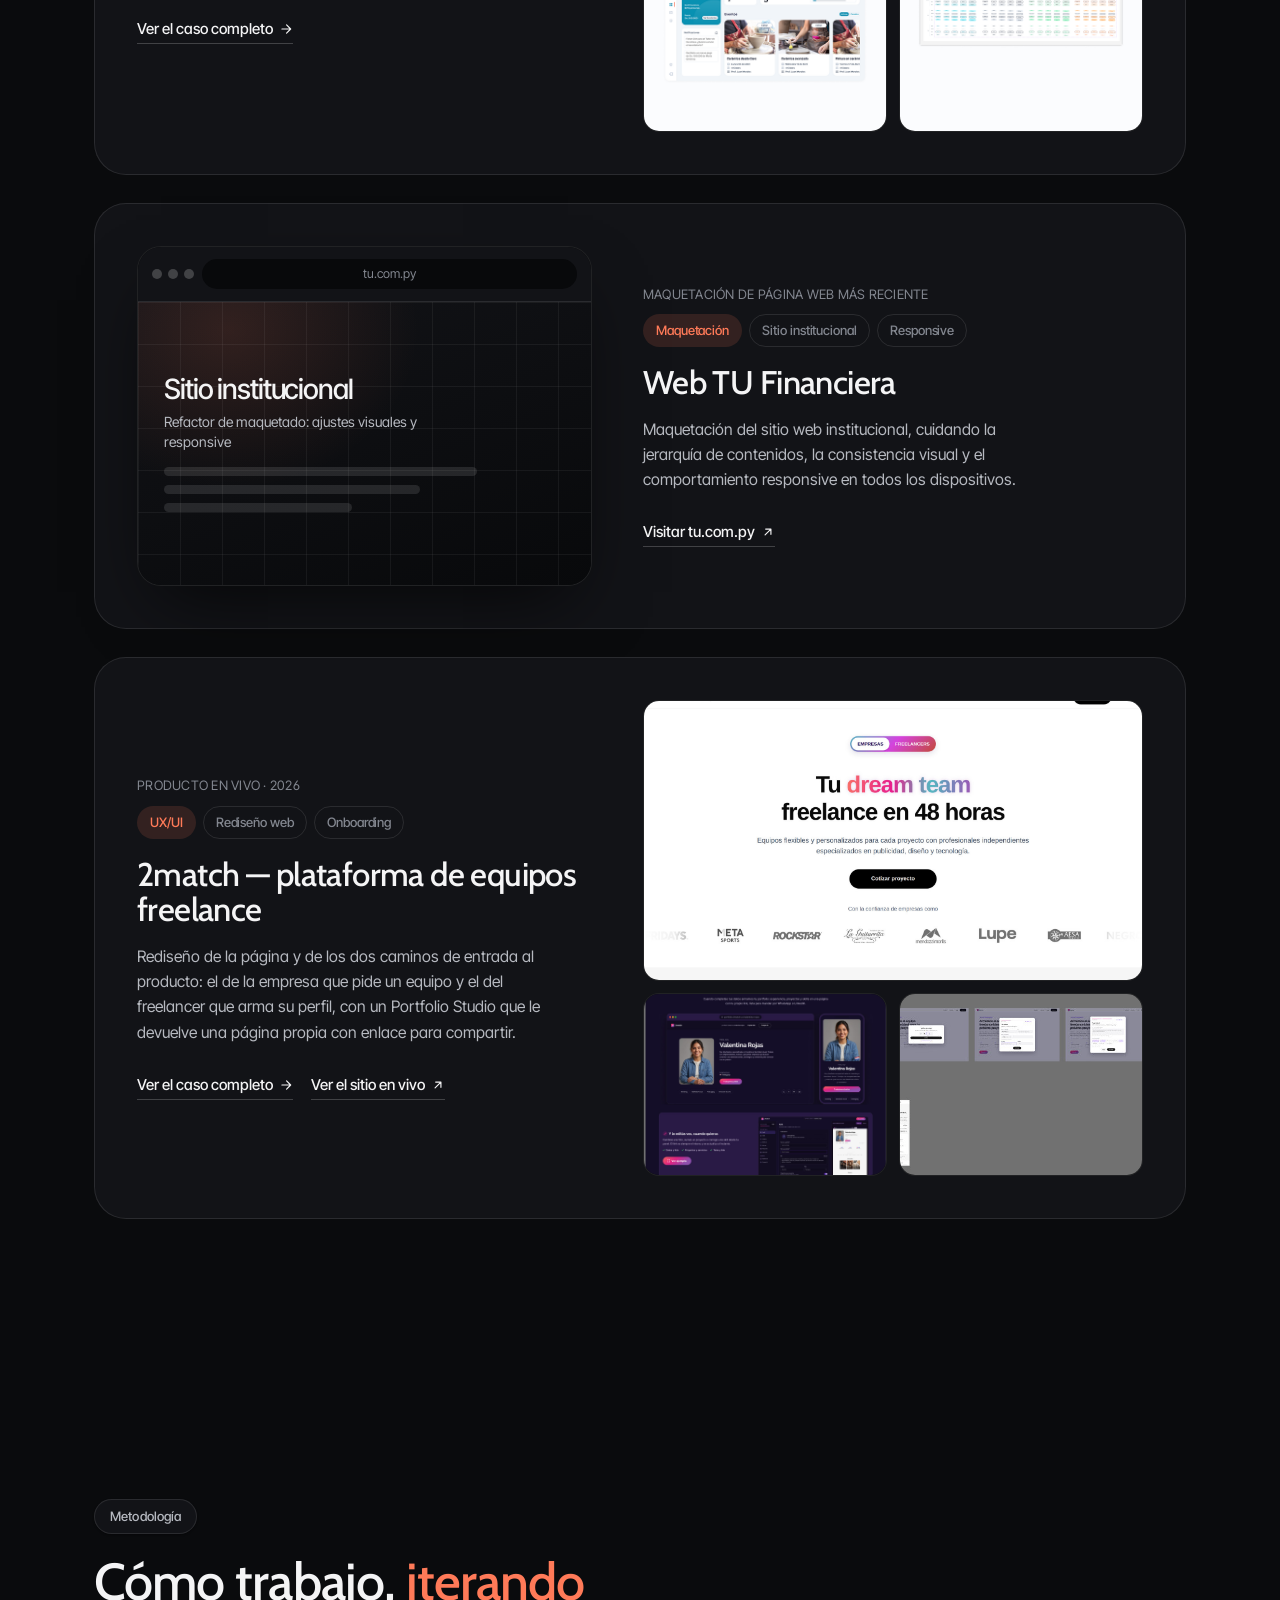
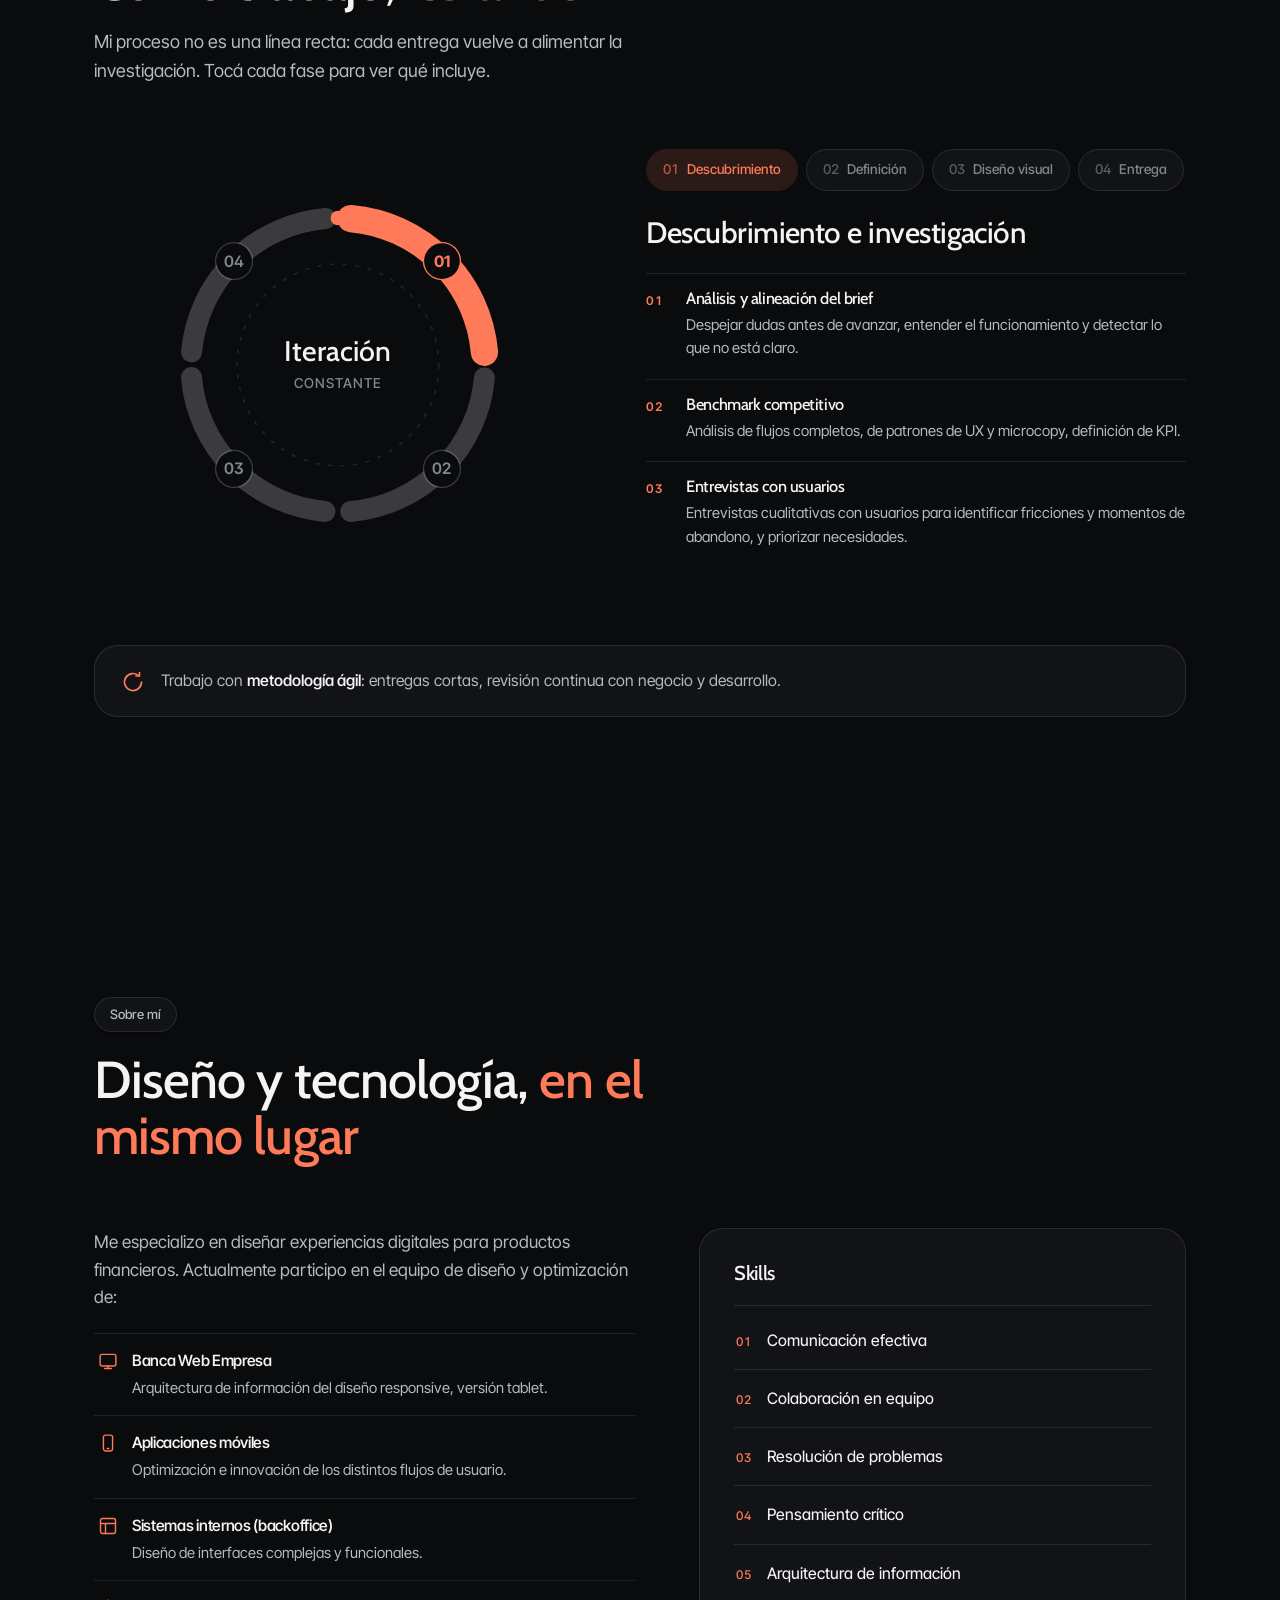
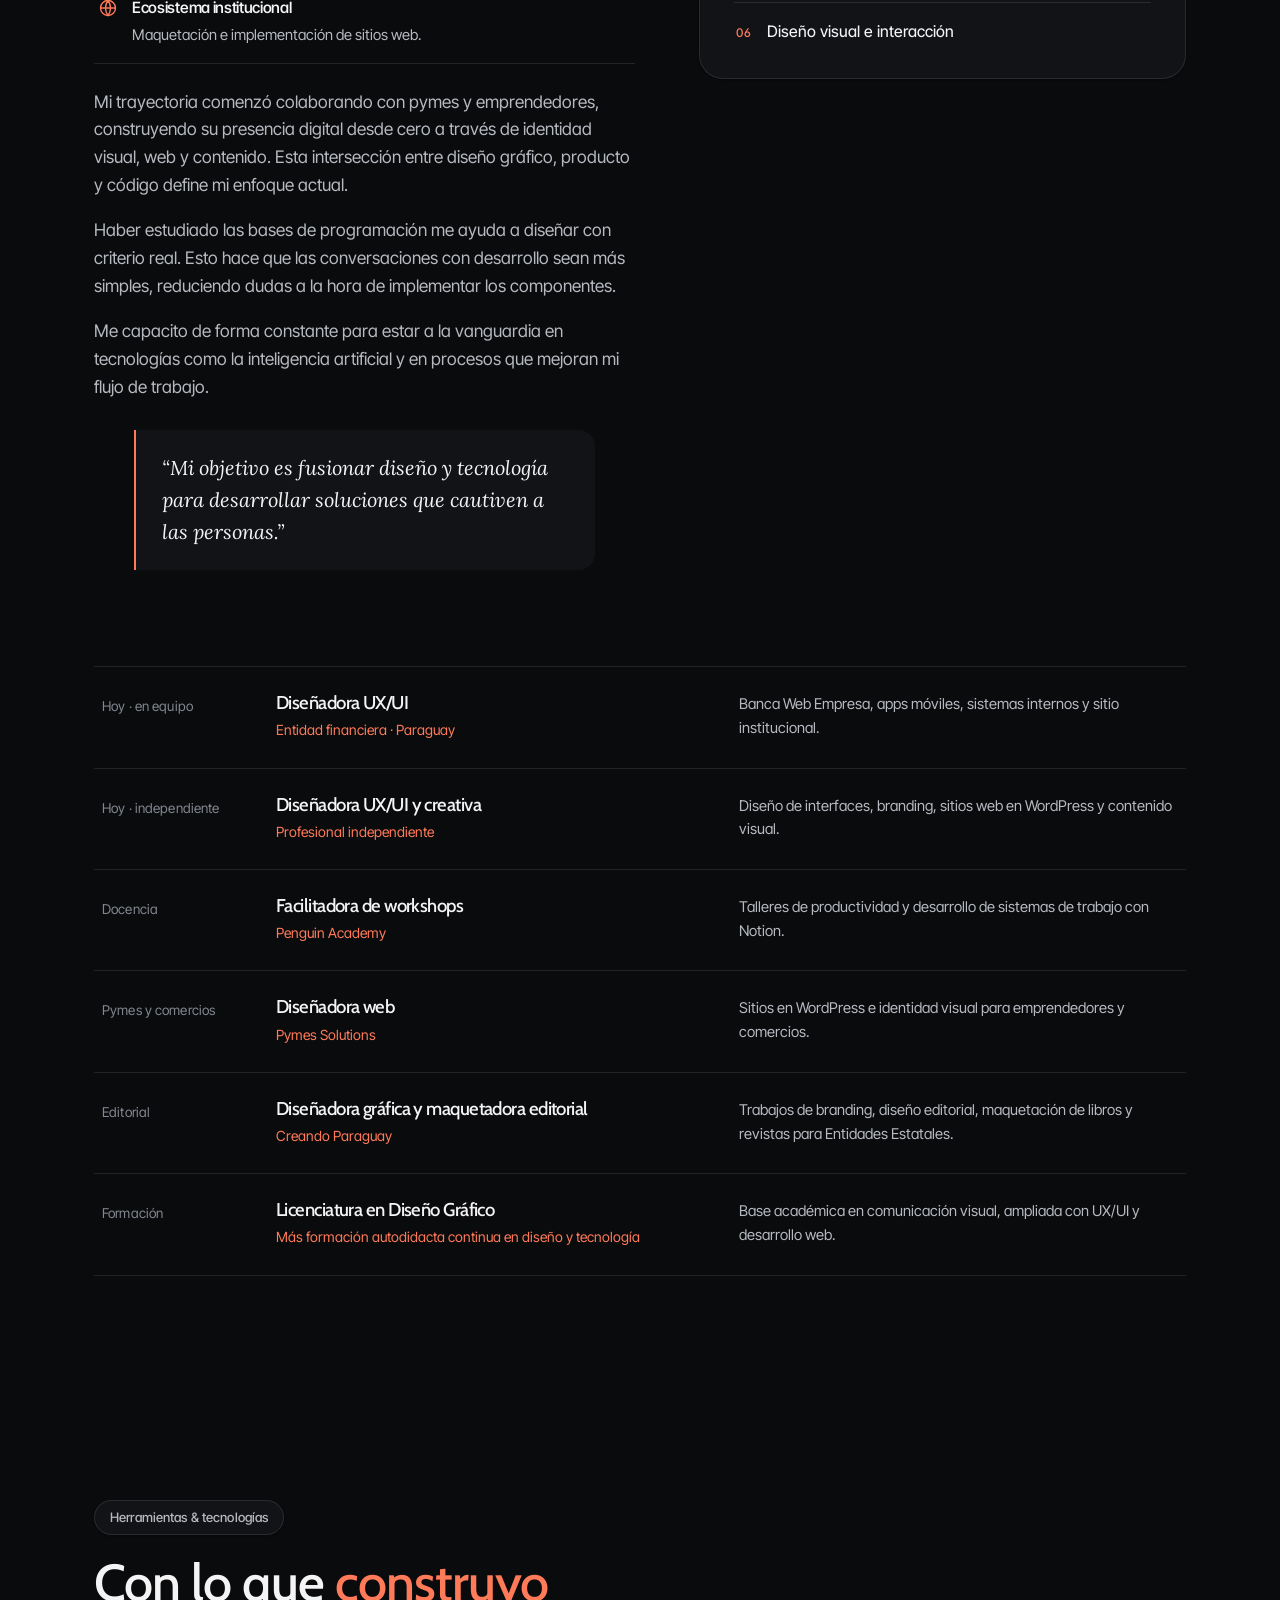
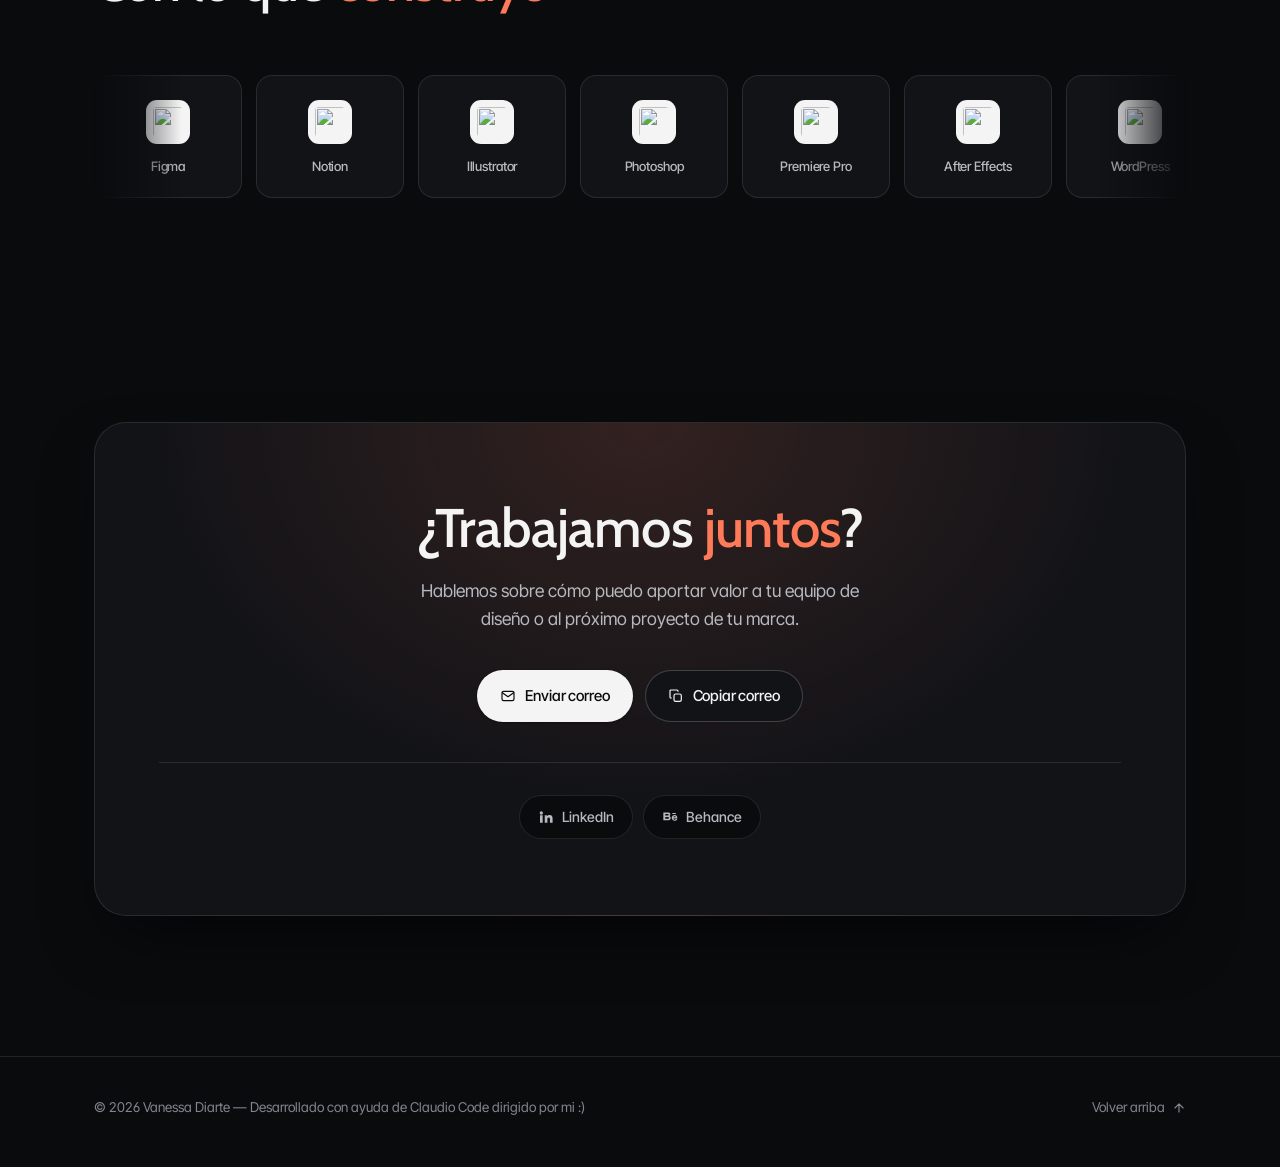
==== commit b66bb5a7: "Reescribe el caso de 2match con el rol y el alcance reales El rol fue diseno UX/UI: el cambio de nom" ====
--- a/index.html
+++ b/index.html
@@ -356,18 +356,18 @@
 					<!-- 2match -->
 					<article class="project reveal">
 						<div class="project__body">
-							<span class="project__year">Producto en vivo · Ex Gaudium</span>
+							<span class="project__year">Producto en vivo · 2026</span>
 							<div class="project__tags">
 								<span class="tag tag--accent">UX/UI</span>
-								<span class="tag">Rebranding</span>
-								<span class="tag">Landing de producto</span>
+								<span class="tag">Rediseño web</span>
+								<span class="tag">Onboarding</span>
 							</div>
 							<h3>2match — plataforma de equipos freelance</h3>
 							<p>
-								El rediseño de una plataforma que arma equipos freelance para
-								empresas. Cambió de nombre, de promesa y de contenido: dejó los
-								logos de relleno y los casos inventados por catorce clientes con
-								nombre propio, y pasó a abrir con un plazo concreto en el titular.
+								Rediseño de la página y de los dos caminos de entrada al producto:
+								el de la empresa que pide un equipo y el del freelancer que arma su
+								perfil, con un Portfolio Studio que le devuelve una página propia
+								con enlace para compartir.
 							</p>
 							<div class="project__actions">
 								<a class="link-arrow" href="proyectos/2match.html">
@@ -386,12 +386,12 @@
 								<img src="images/work/2match-despues.jpg" alt="Portada del sitio de 2match" loading="lazy" />
 								<span class="shot__zoom" aria-hidden="true"><svg viewBox="0 0 24 24" fill="none" stroke="currentColor" stroke-width="2" stroke-linecap="round"><circle cx="11" cy="11" r="6.5"/><path d="M16 16l4.5 4.5M11 8.5v5M8.5 11h5"/></svg></span>
 							</button>
-							<button class="shot shot--nda" type="button" data-full="images/work/2match-antes.jpg" data-caption="La versión anterior del sitio">
-								<img src="images/work/2match-antes.jpg" alt="Portada de la versión anterior del sitio" loading="lazy" />
-								<span class="shot__zoom" aria-hidden="true"><svg viewBox="0 0 24 24" fill="none" stroke="currentColor" stroke-width="2" stroke-linecap="round"><circle cx="11" cy="11" r="6.5"/><path d="M16 16l4.5 4.5M11 8.5v5M8.5 11h5"/></svg></span>
-							</button>
-							<button class="shot shot--nda" type="button" data-full="images/work/2match-casos.jpg" data-caption="Casos de clientes y fichas de talento">
-								<img src="images/work/2match-casos.jpg" alt="Sección de casos de clientes de 2match" loading="lazy" />
+							<button class="shot shot--nda" type="button" data-full="images/work/2match-perfil.jpg" data-caption="El perfil profesional y el Portfolio Studio">
+								<img src="images/work/2match-perfil.jpg" alt="El perfil profesional y el panel del Portfolio Studio" loading="lazy" />
+								<span class="shot__zoom" aria-hidden="true"><svg viewBox="0 0 24 24" fill="none" stroke="currentColor" stroke-width="2" stroke-linecap="round"><circle cx="11" cy="11" r="6.5"/><path d="M16 16l4.5 4.5M11 8.5v5M8.5 11h5"/></svg></span>
+							</button>
+							<button class="shot shot--nda" type="button" data-full="images/work/2match-alta-flujo.jpg" data-caption="El flujo de alta de empresa rediseñado">
+								<img src="images/work/2match-alta-flujo.jpg" alt="Flujo rediseñado del alta de empresa" loading="lazy" />
 								<span class="shot__zoom" aria-hidden="true"><svg viewBox="0 0 24 24" fill="none" stroke="currentColor" stroke-width="2" stroke-linecap="round"><circle cx="11" cy="11" r="6.5"/><path d="M16 16l4.5 4.5M11 8.5v5M8.5 11h5"/></svg></span>
 							</button>
 						</div>
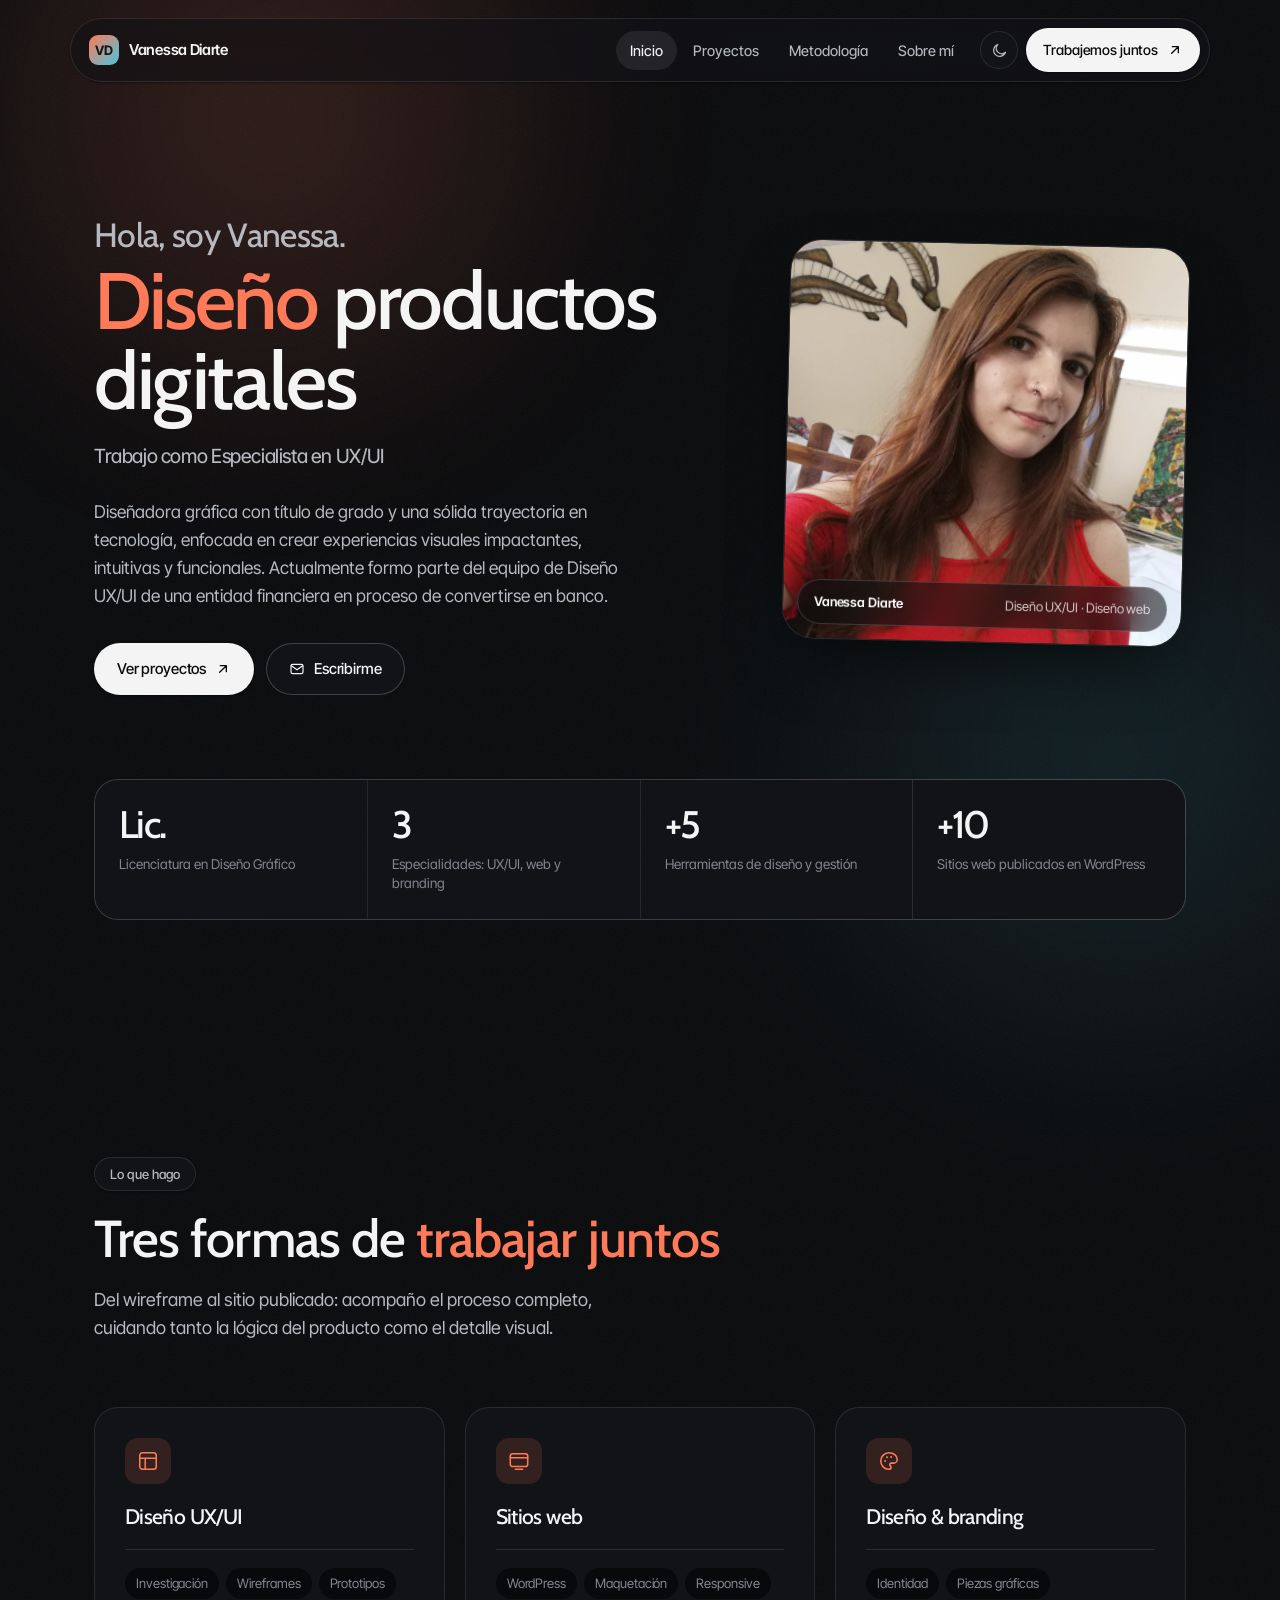
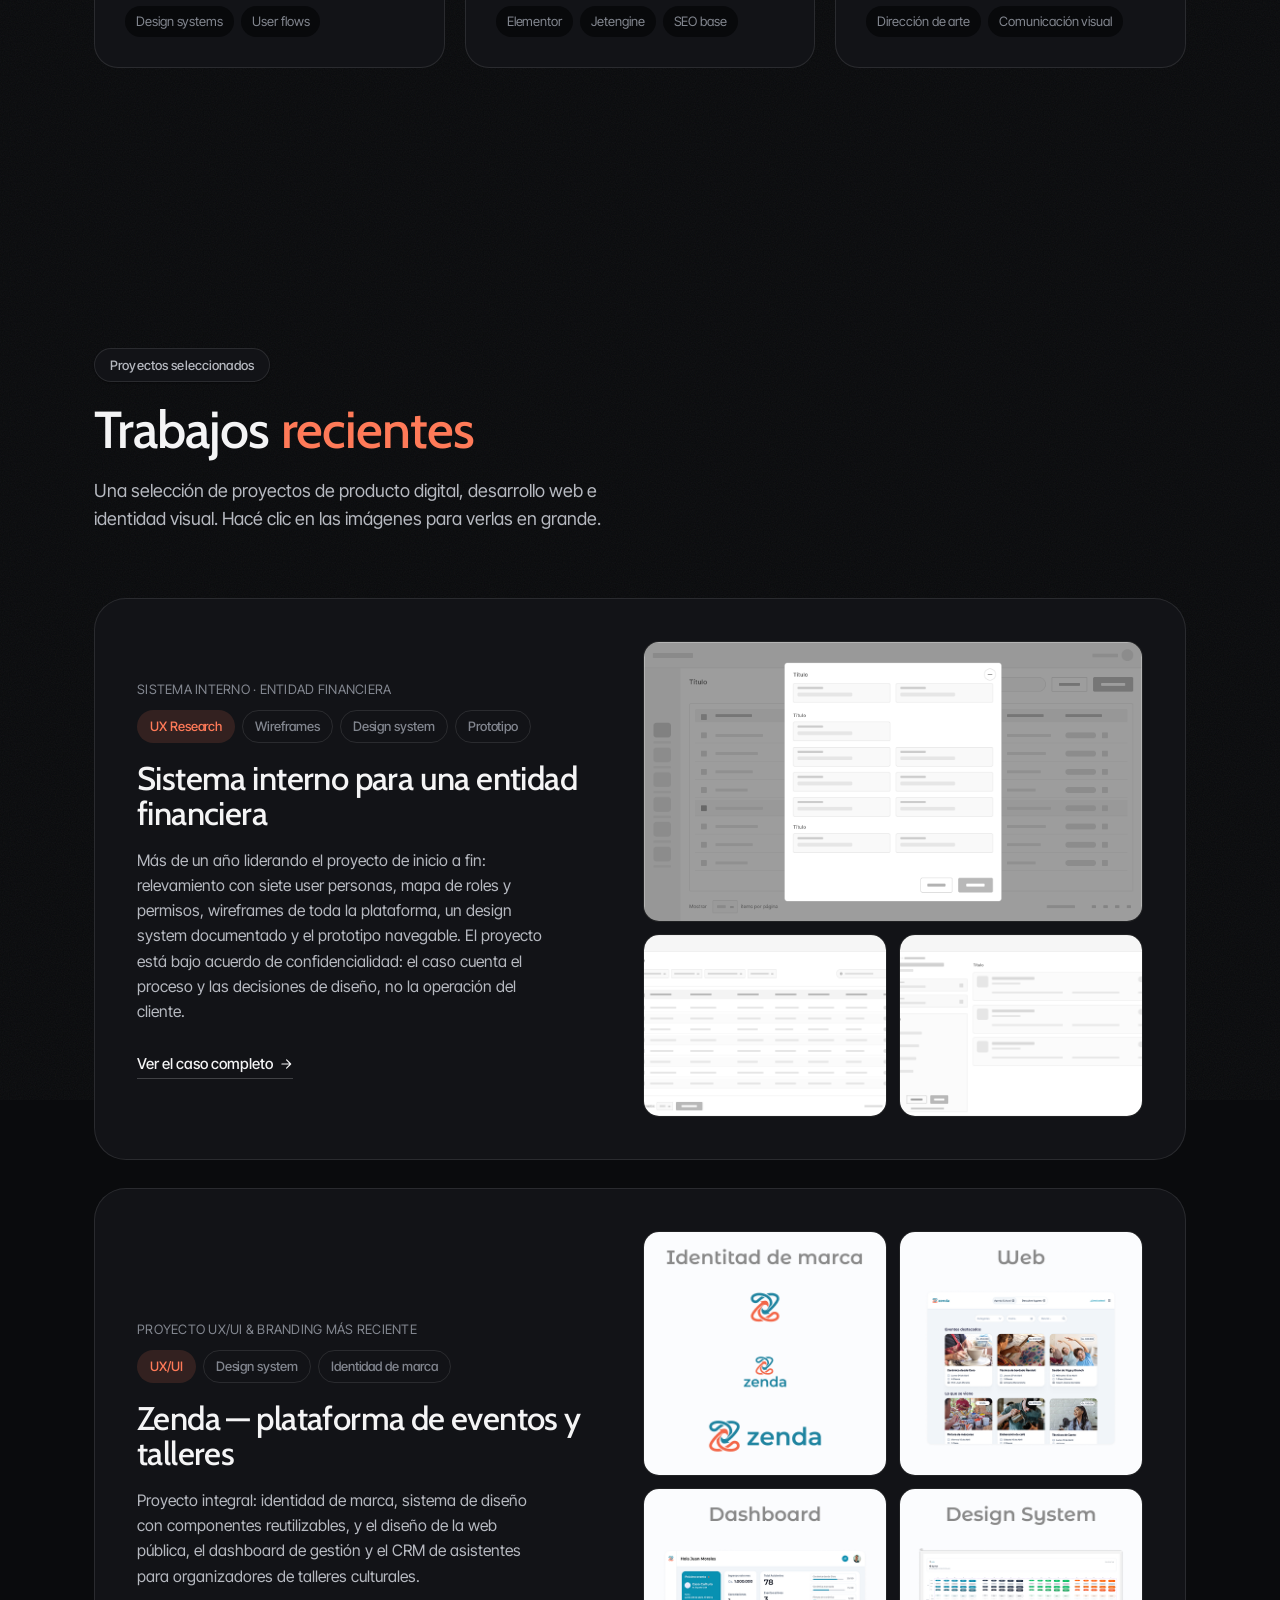
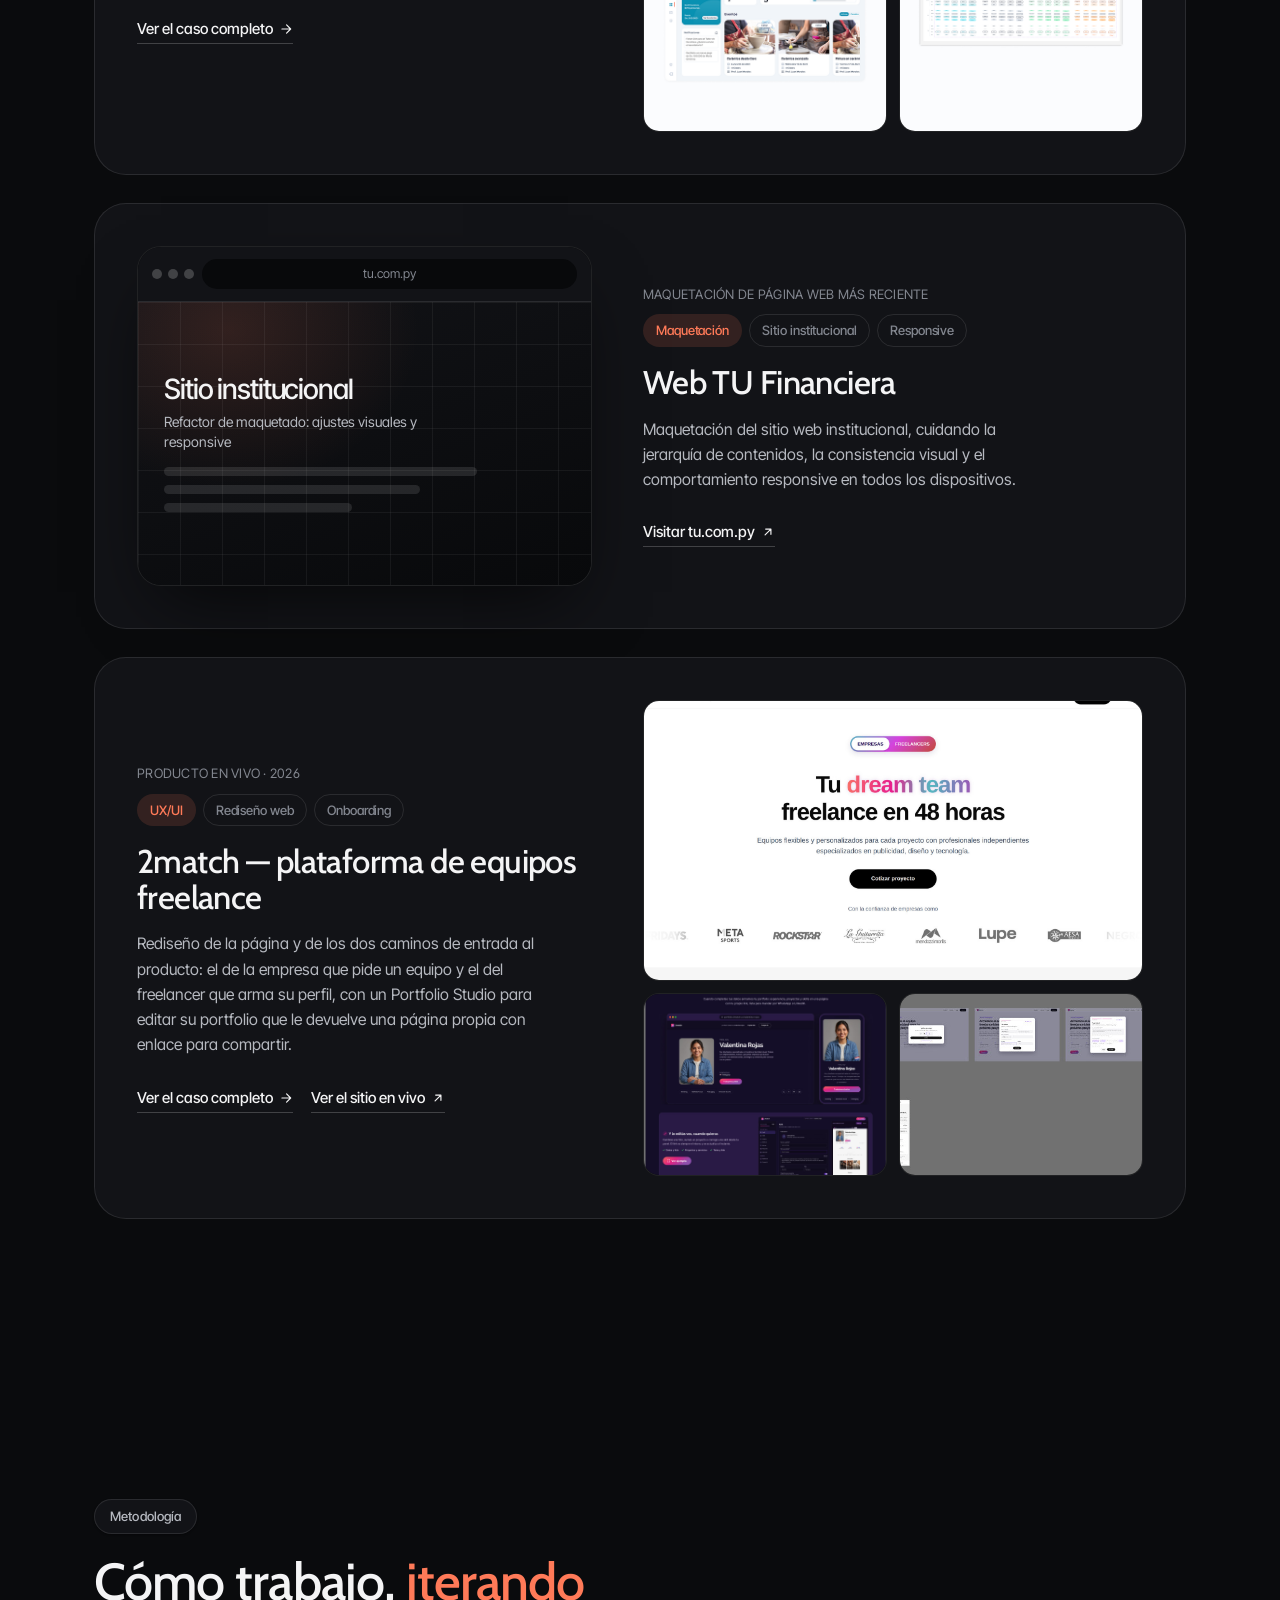
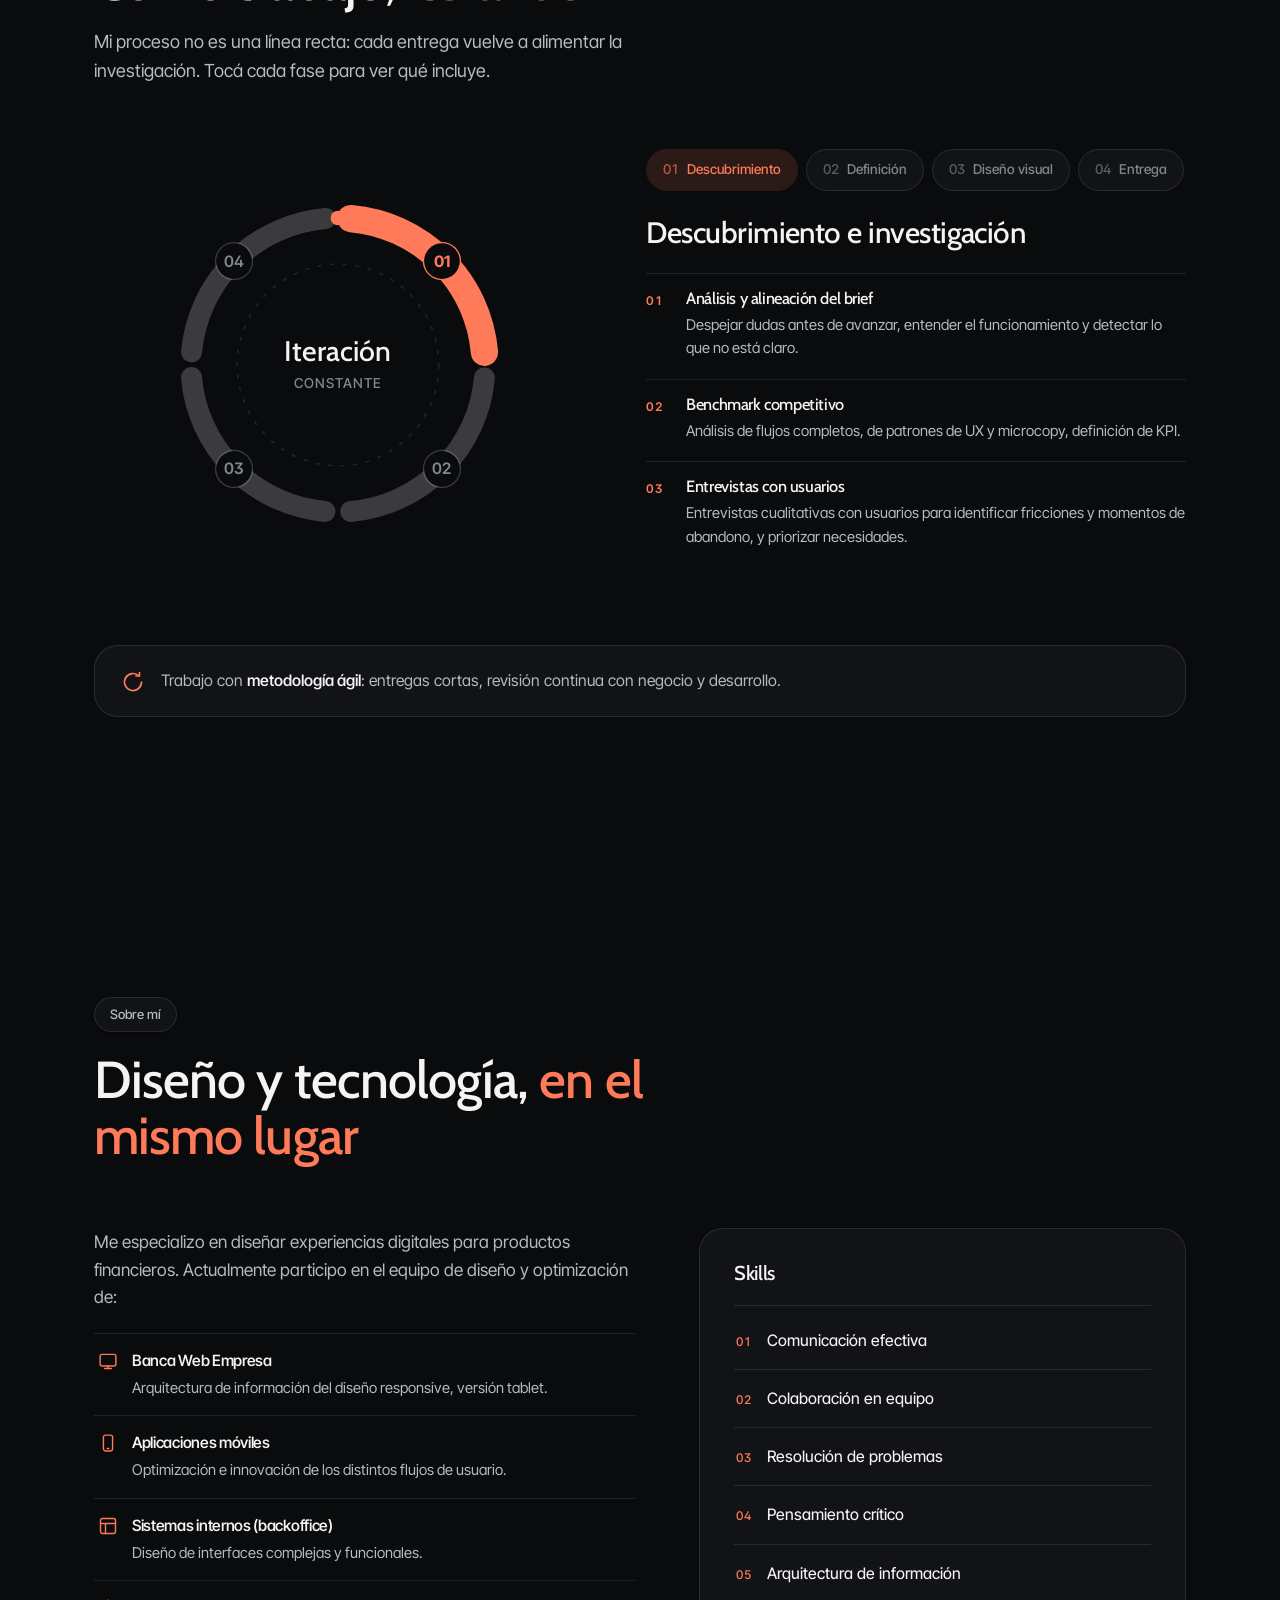
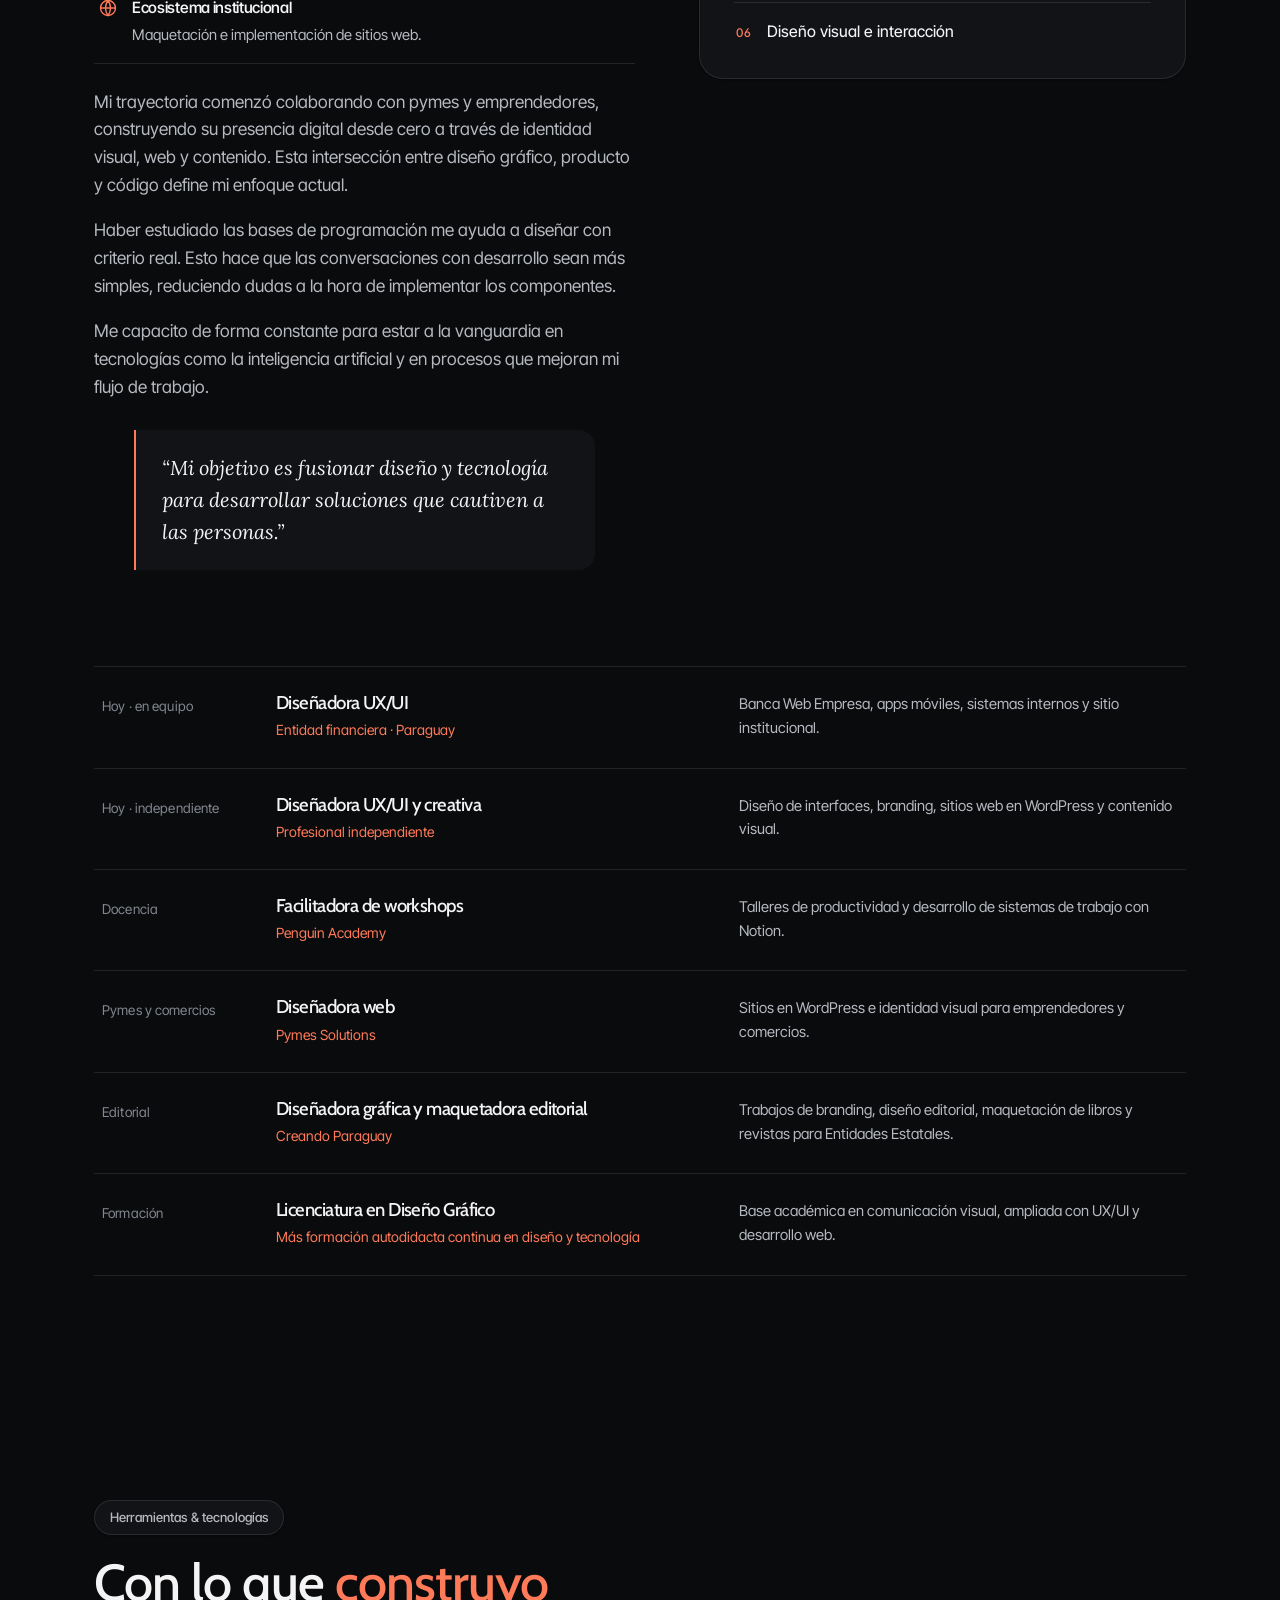
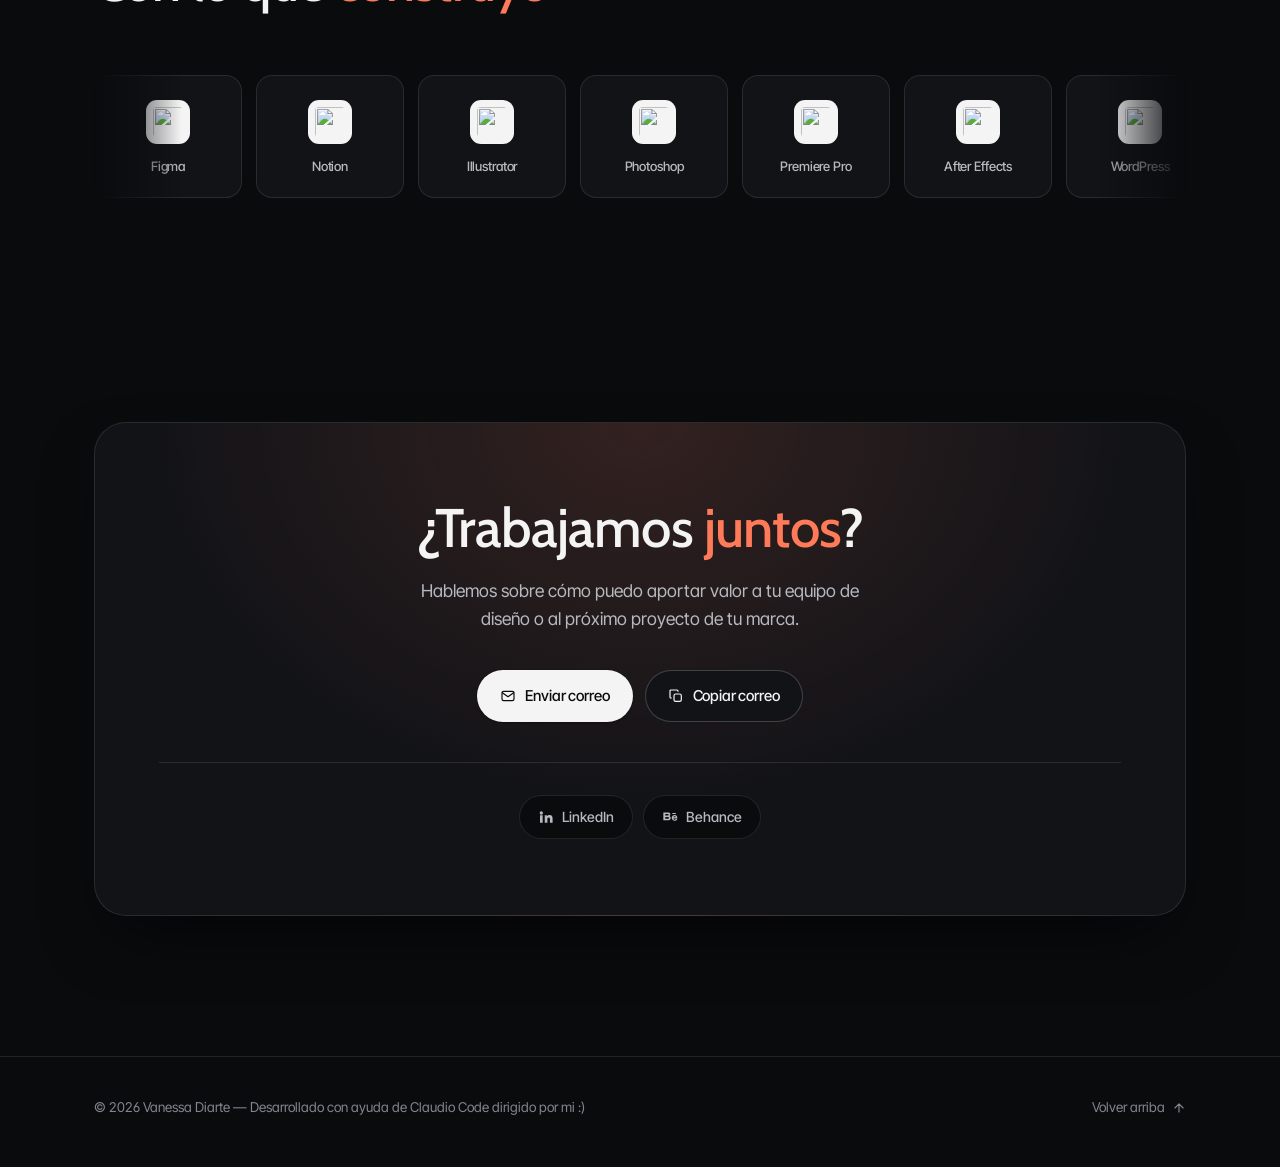
==== commit 7ab24474: "update text" ====
--- a/index.html
+++ b/index.html
@@ -366,7 +366,7 @@
 							<p>
 								Rediseño de la página y de los dos caminos de entrada al producto:
 								el de la empresa que pide un equipo y el del freelancer que arma su
-								perfil, con un Portfolio Studio que le devuelve una página propia
+								perfil, con un Portfolio Studio para editar su portfolio que le devuelve una página propia
 								con enlace para compartir.
 							</p>
 							<div class="project__actions">
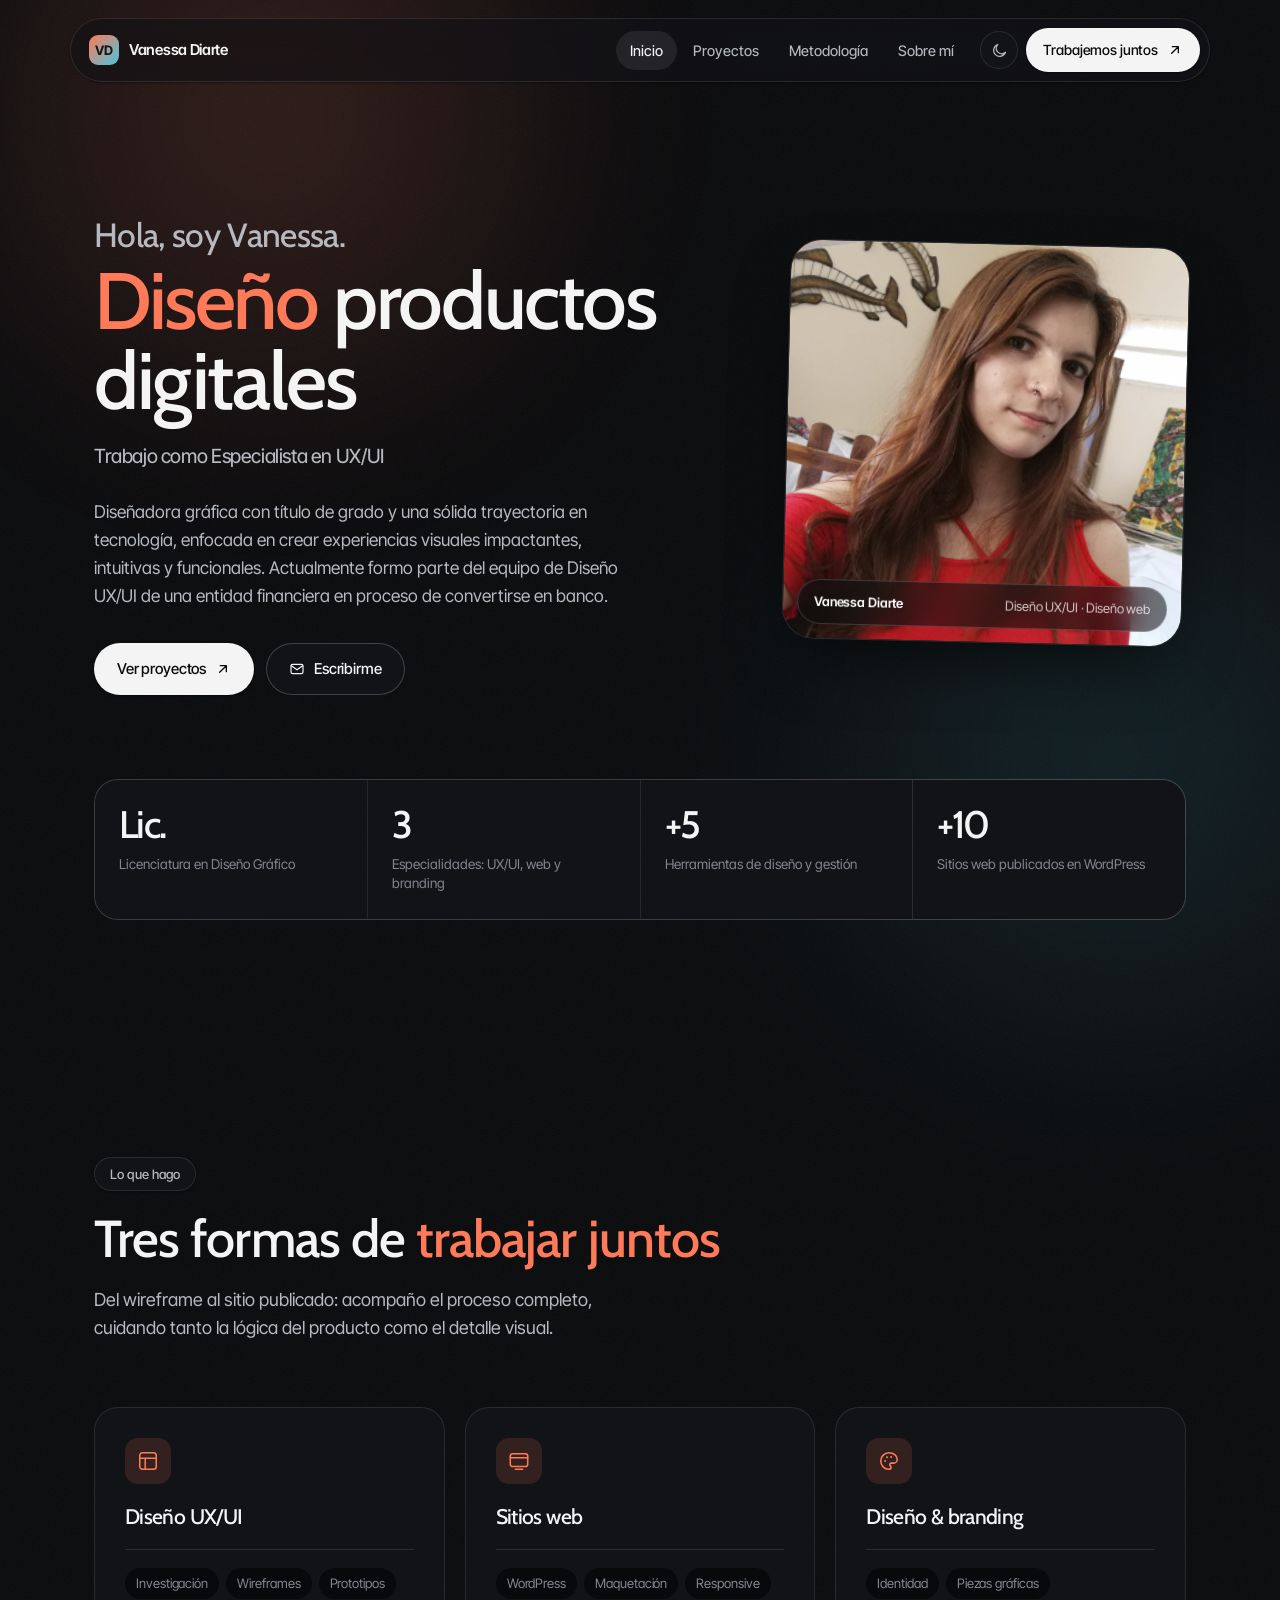
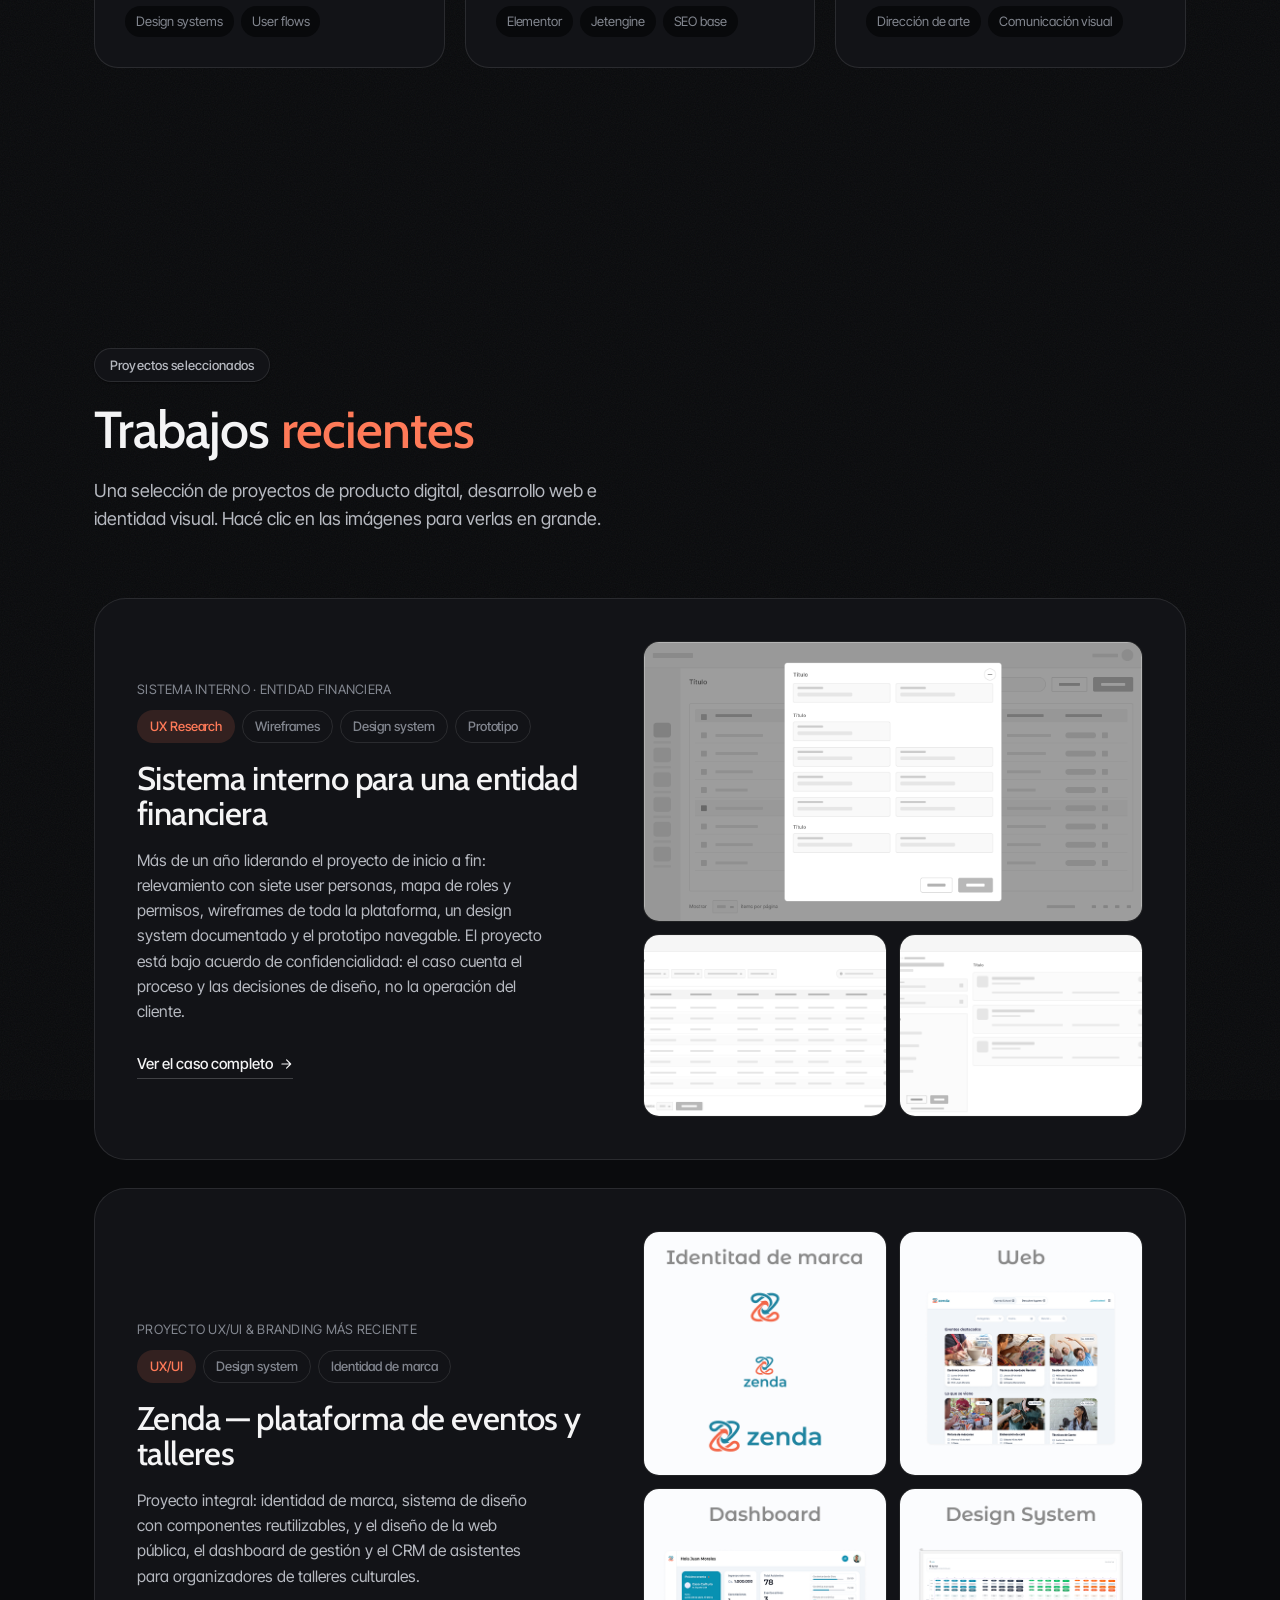
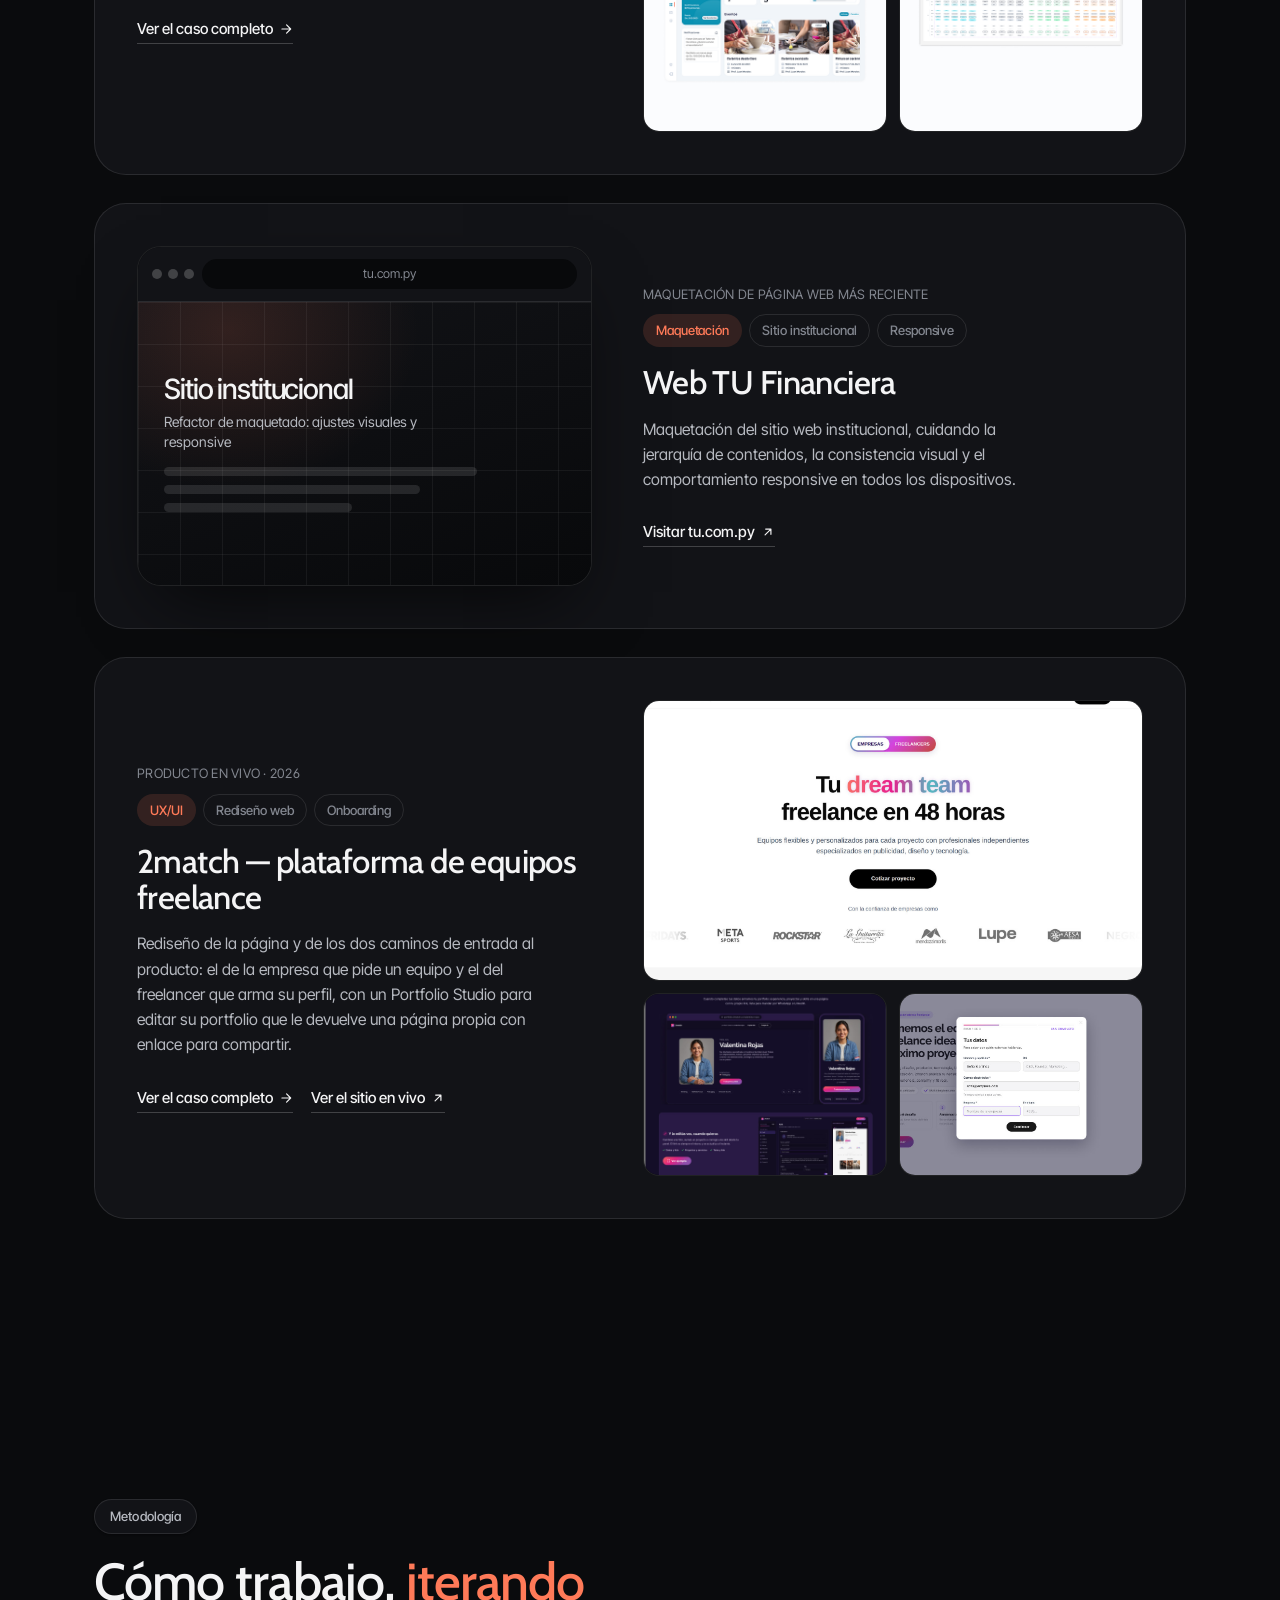
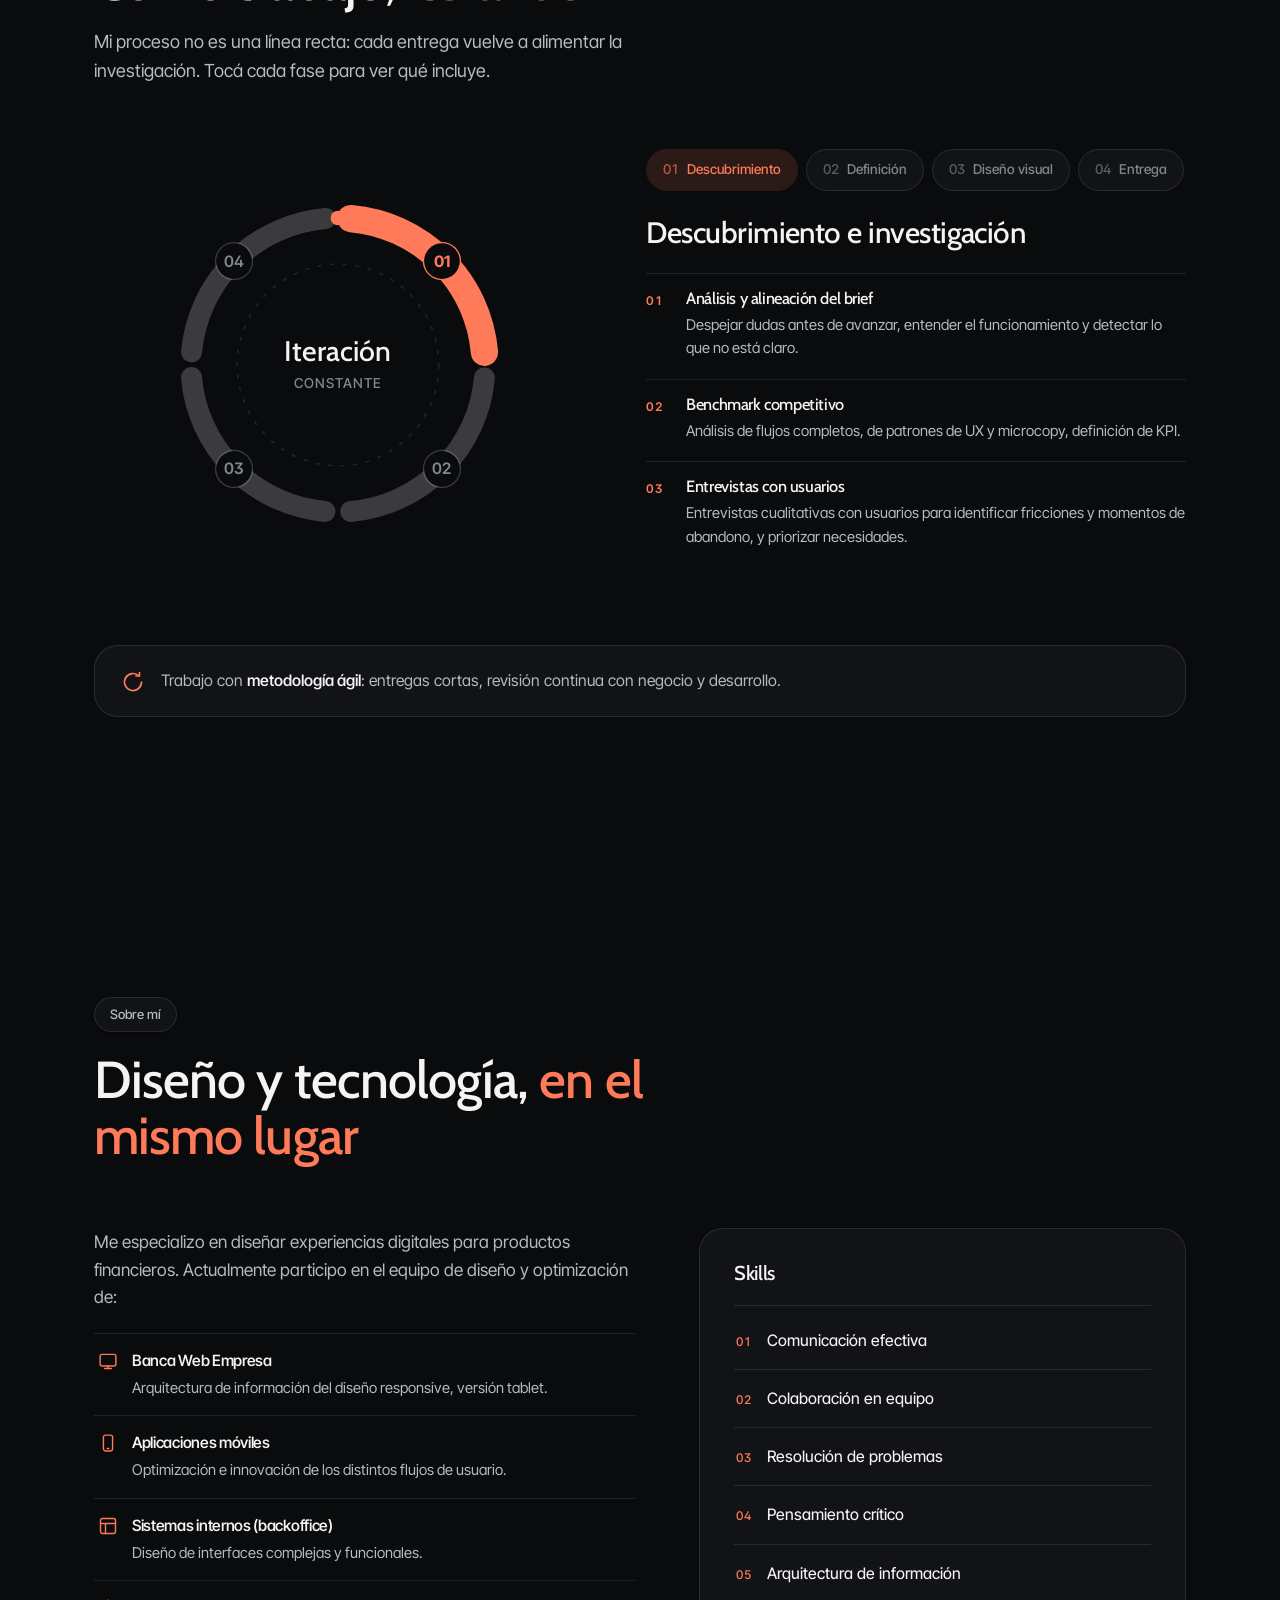
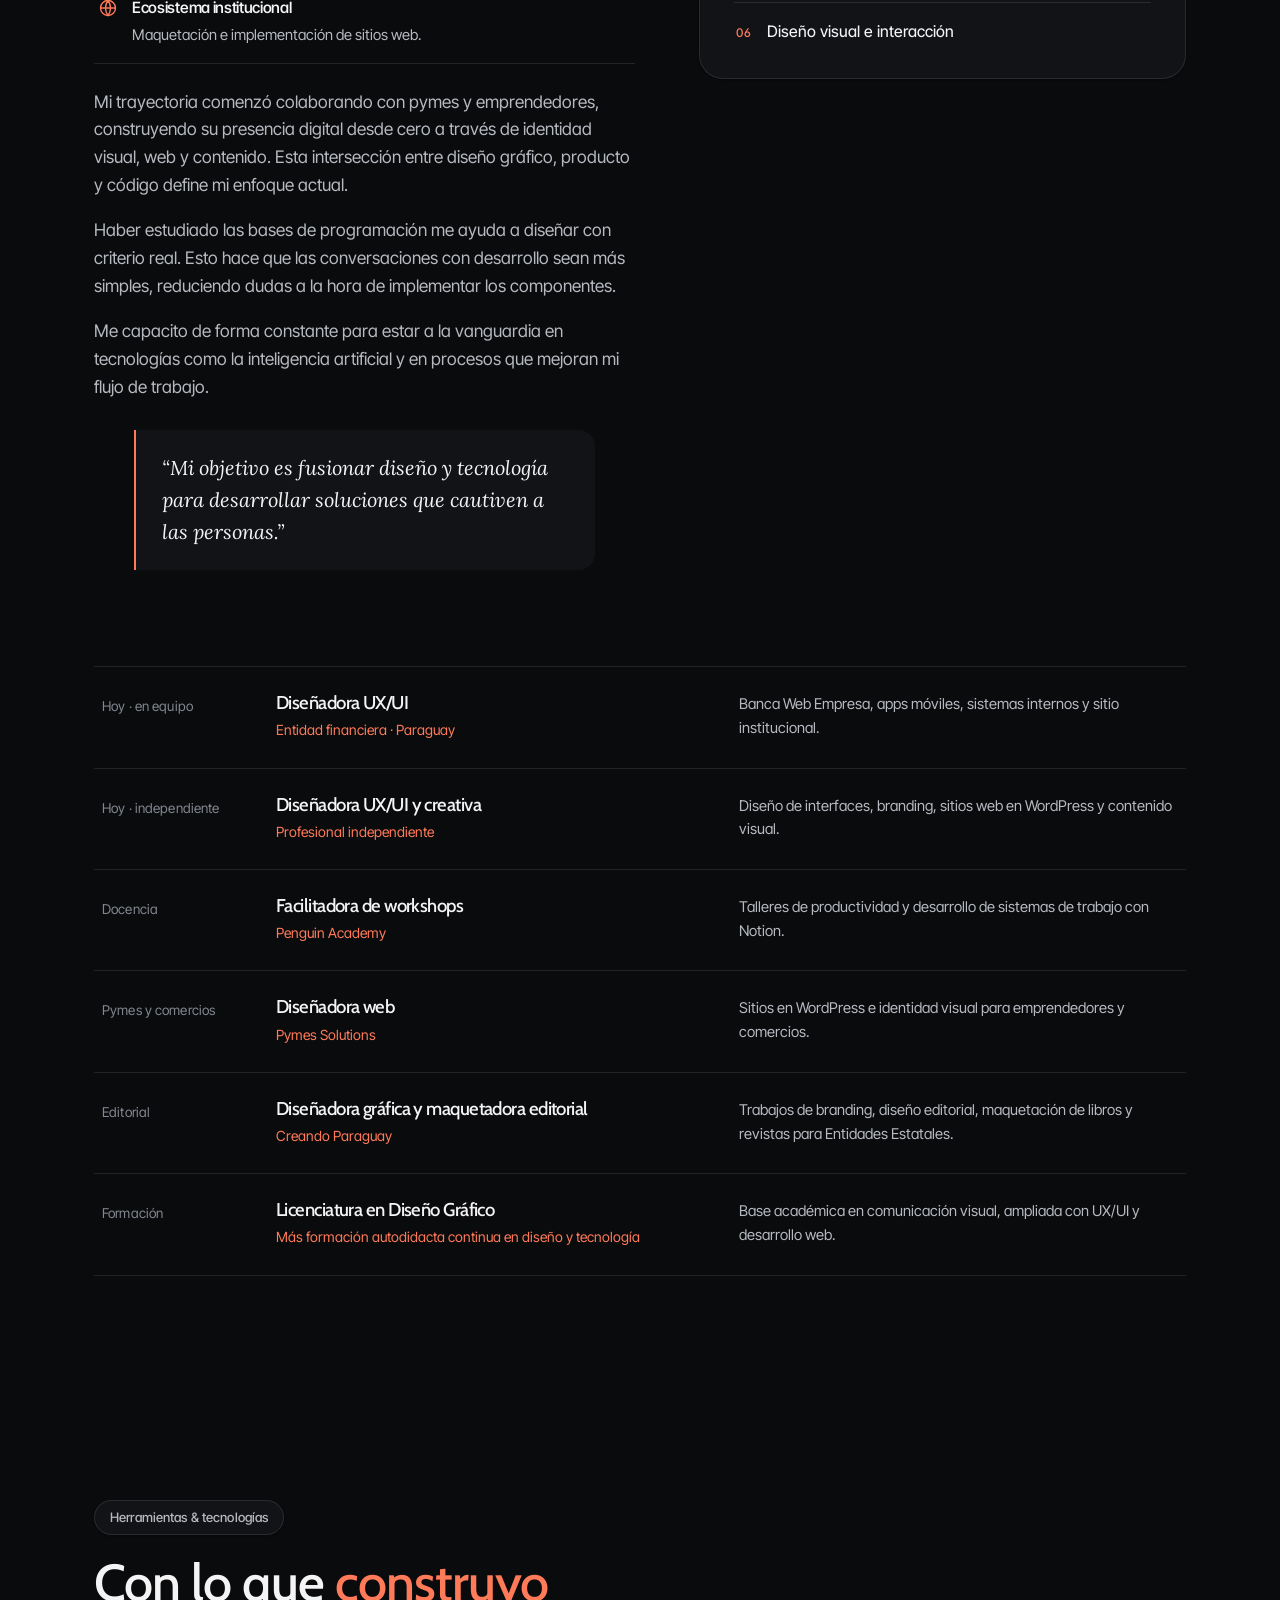
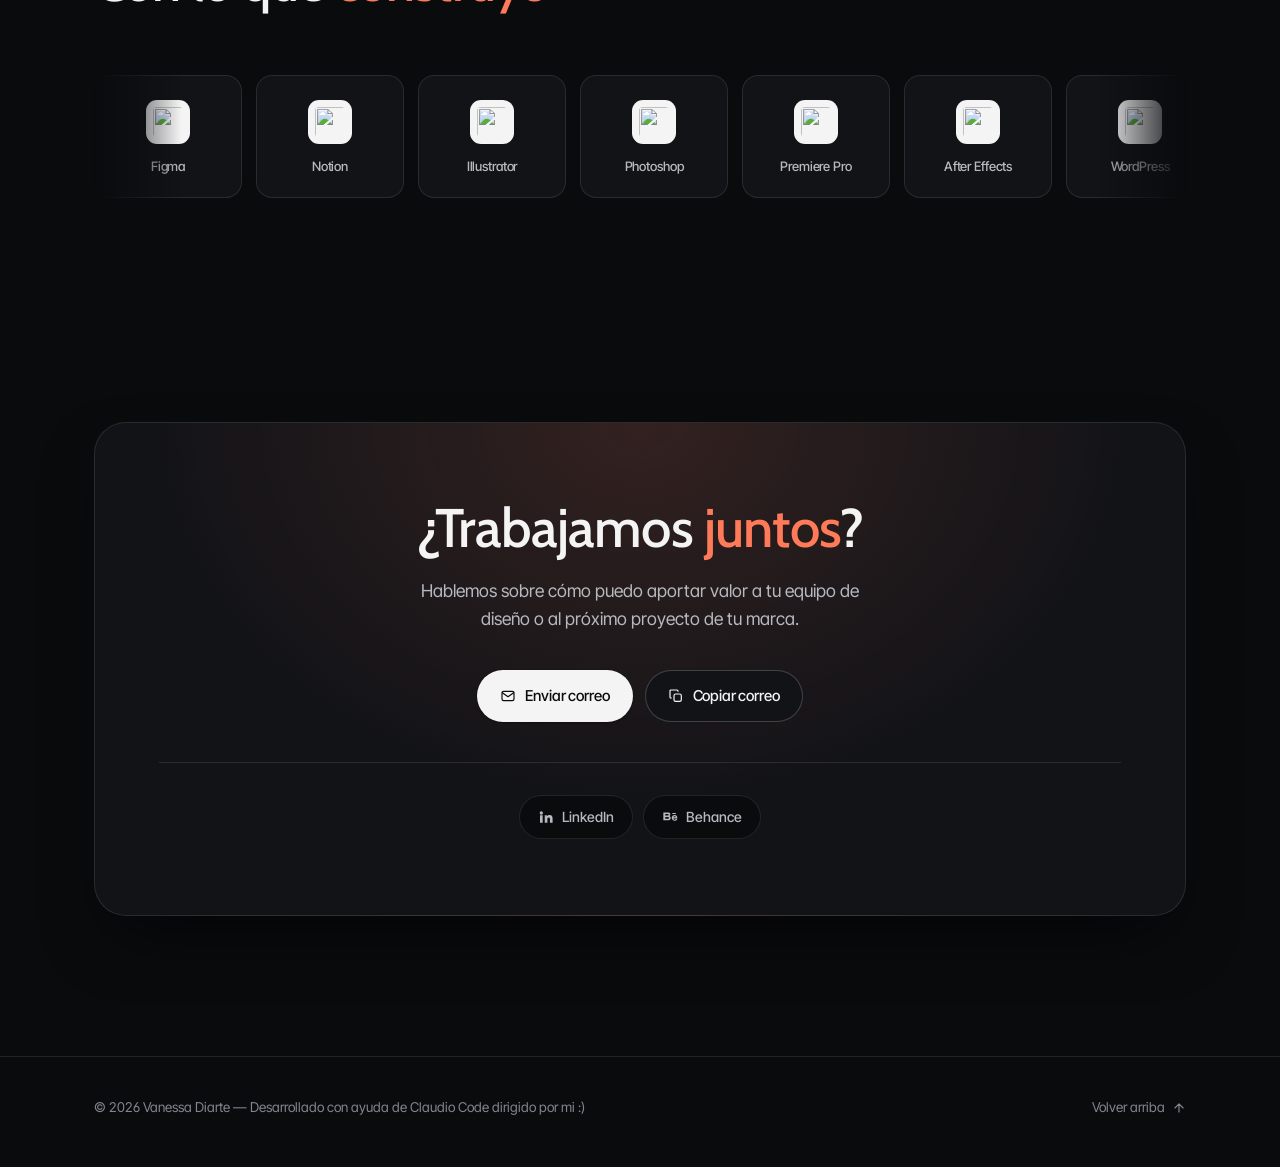
==== commit d9248e27: "Reemplaza el tablero del alta de empresa por las pantallas finales Saca la captura del tablero de Fi" ====
--- a/index.html
+++ b/index.html
@@ -390,8 +390,8 @@
 								<img src="images/work/2match-perfil.jpg" alt="El perfil profesional y el panel del Portfolio Studio" loading="lazy" />
 								<span class="shot__zoom" aria-hidden="true"><svg viewBox="0 0 24 24" fill="none" stroke="currentColor" stroke-width="2" stroke-linecap="round"><circle cx="11" cy="11" r="6.5"/><path d="M16 16l4.5 4.5M11 8.5v5M8.5 11h5"/></svg></span>
 							</button>
-							<button class="shot shot--nda" type="button" data-full="images/work/2match-alta-flujo.jpg" data-caption="El flujo de alta de empresa rediseñado">
-								<img src="images/work/2match-alta-flujo.jpg" alt="Flujo rediseñado del alta de empresa" loading="lazy" />
+							<button class="shot shot--nda" type="button" data-full="images/work/2match-alta-03.jpg" data-caption="El alta de empresa, paso 1 de 3">
+								<img src="images/work/2match-alta-03.jpg" alt="Primer paso del alta de empresa, con barra de avance" loading="lazy" />
 								<span class="shot__zoom" aria-hidden="true"><svg viewBox="0 0 24 24" fill="none" stroke="currentColor" stroke-width="2" stroke-linecap="round"><circle cx="11" cy="11" r="6.5"/><path d="M16 16l4.5 4.5M11 8.5v5M8.5 11h5"/></svg></span>
 							</button>
 						</div>
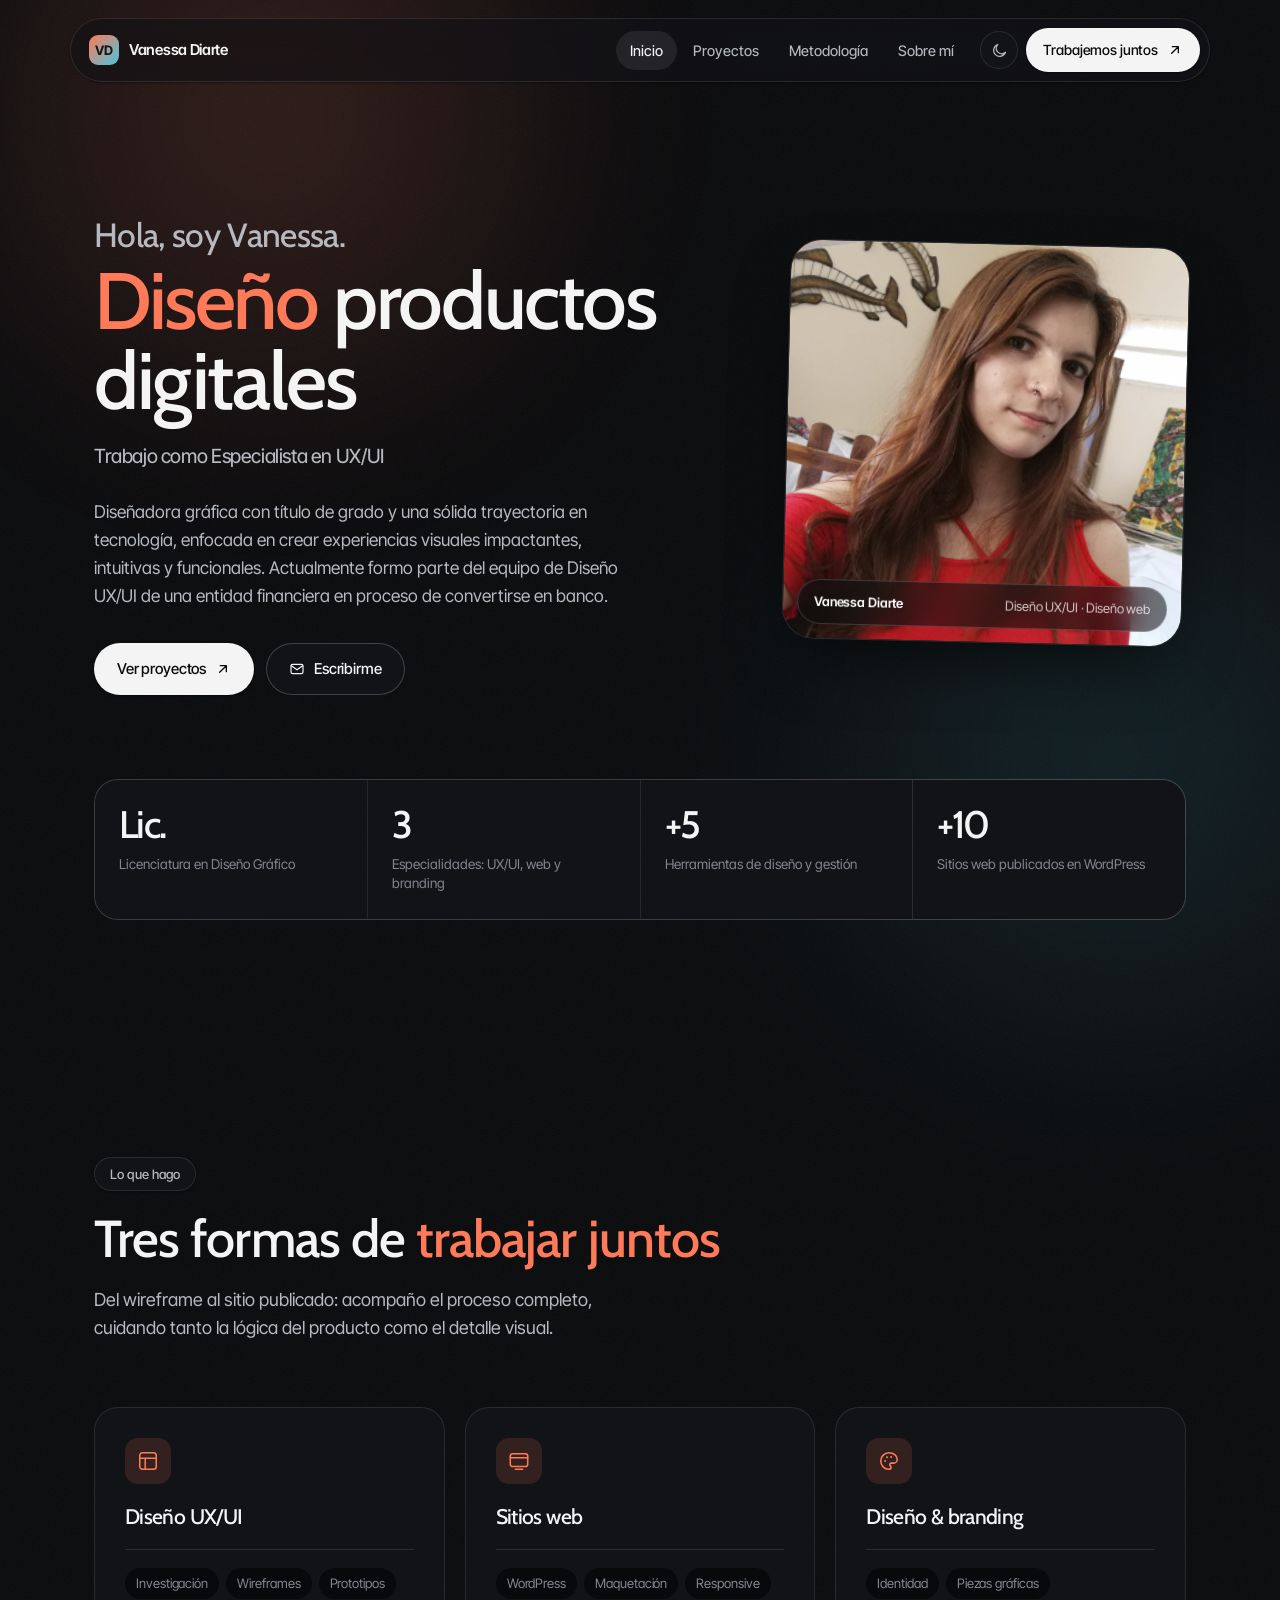
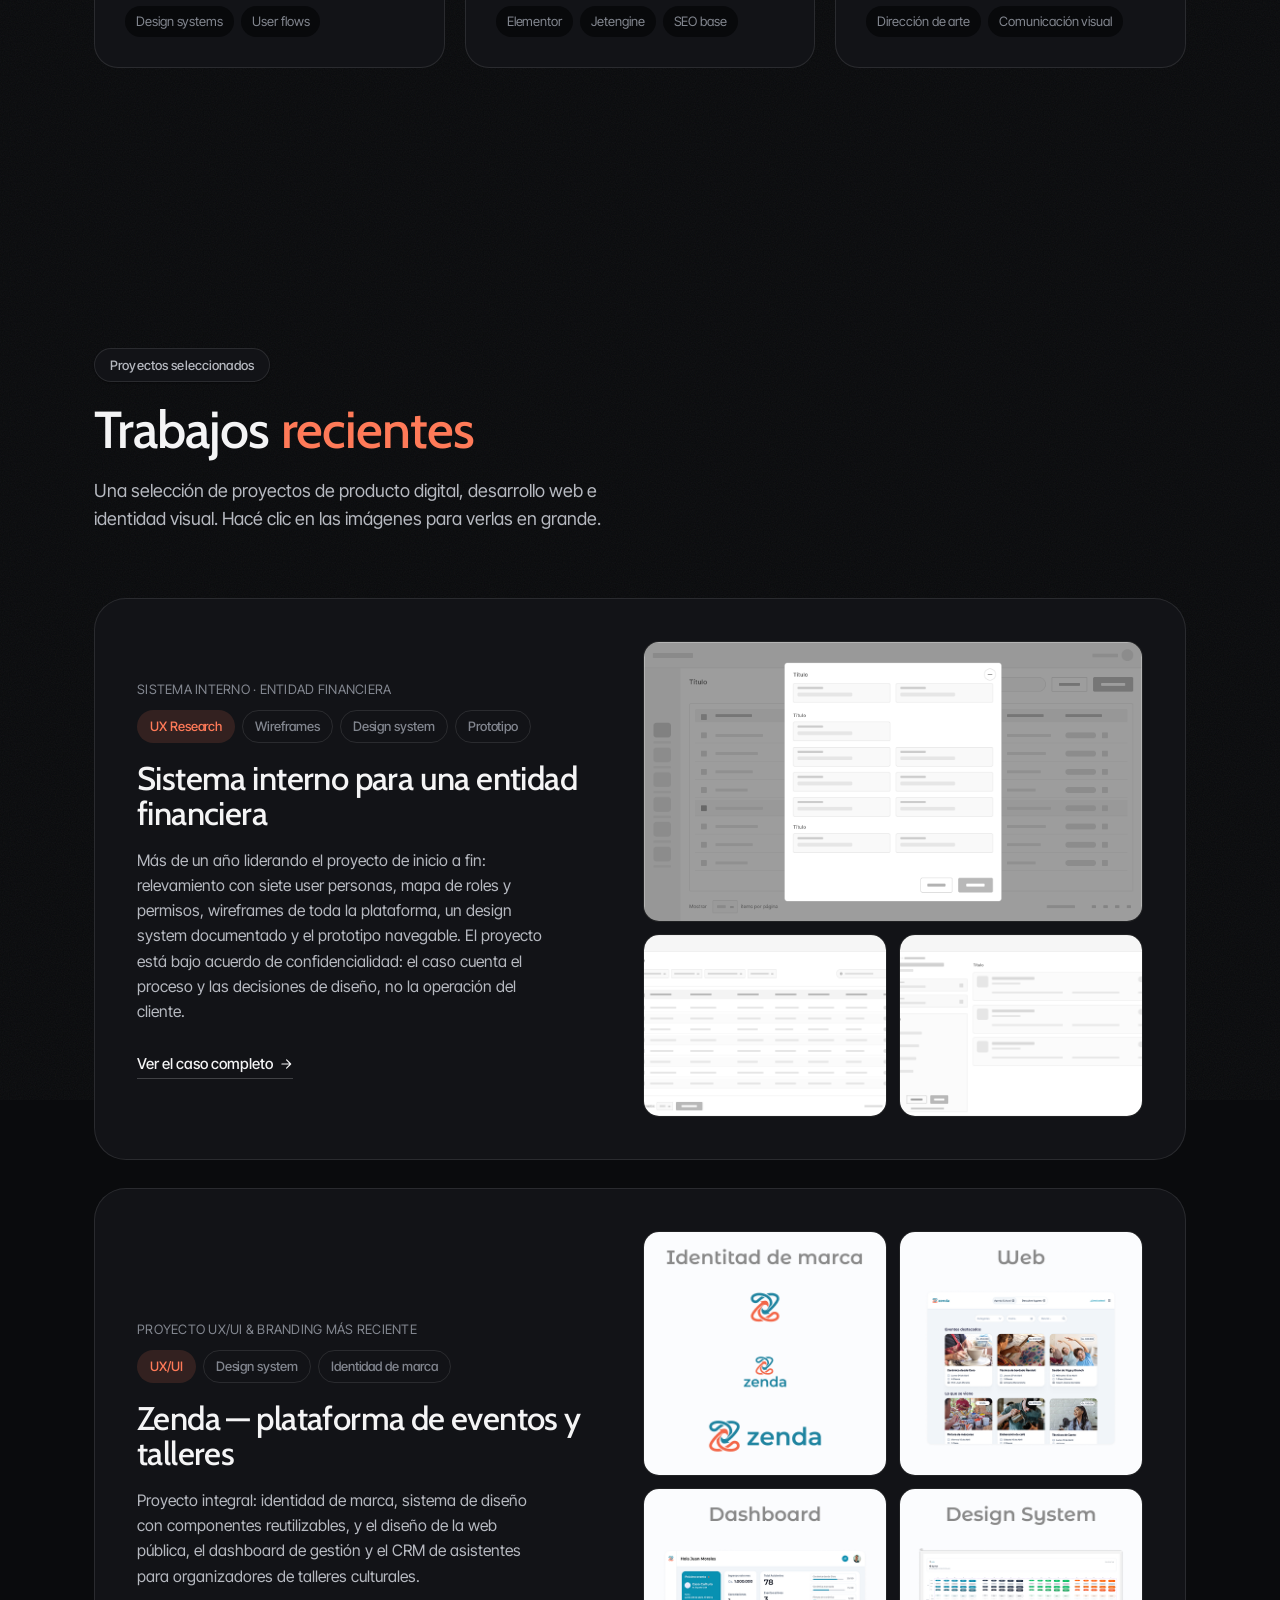
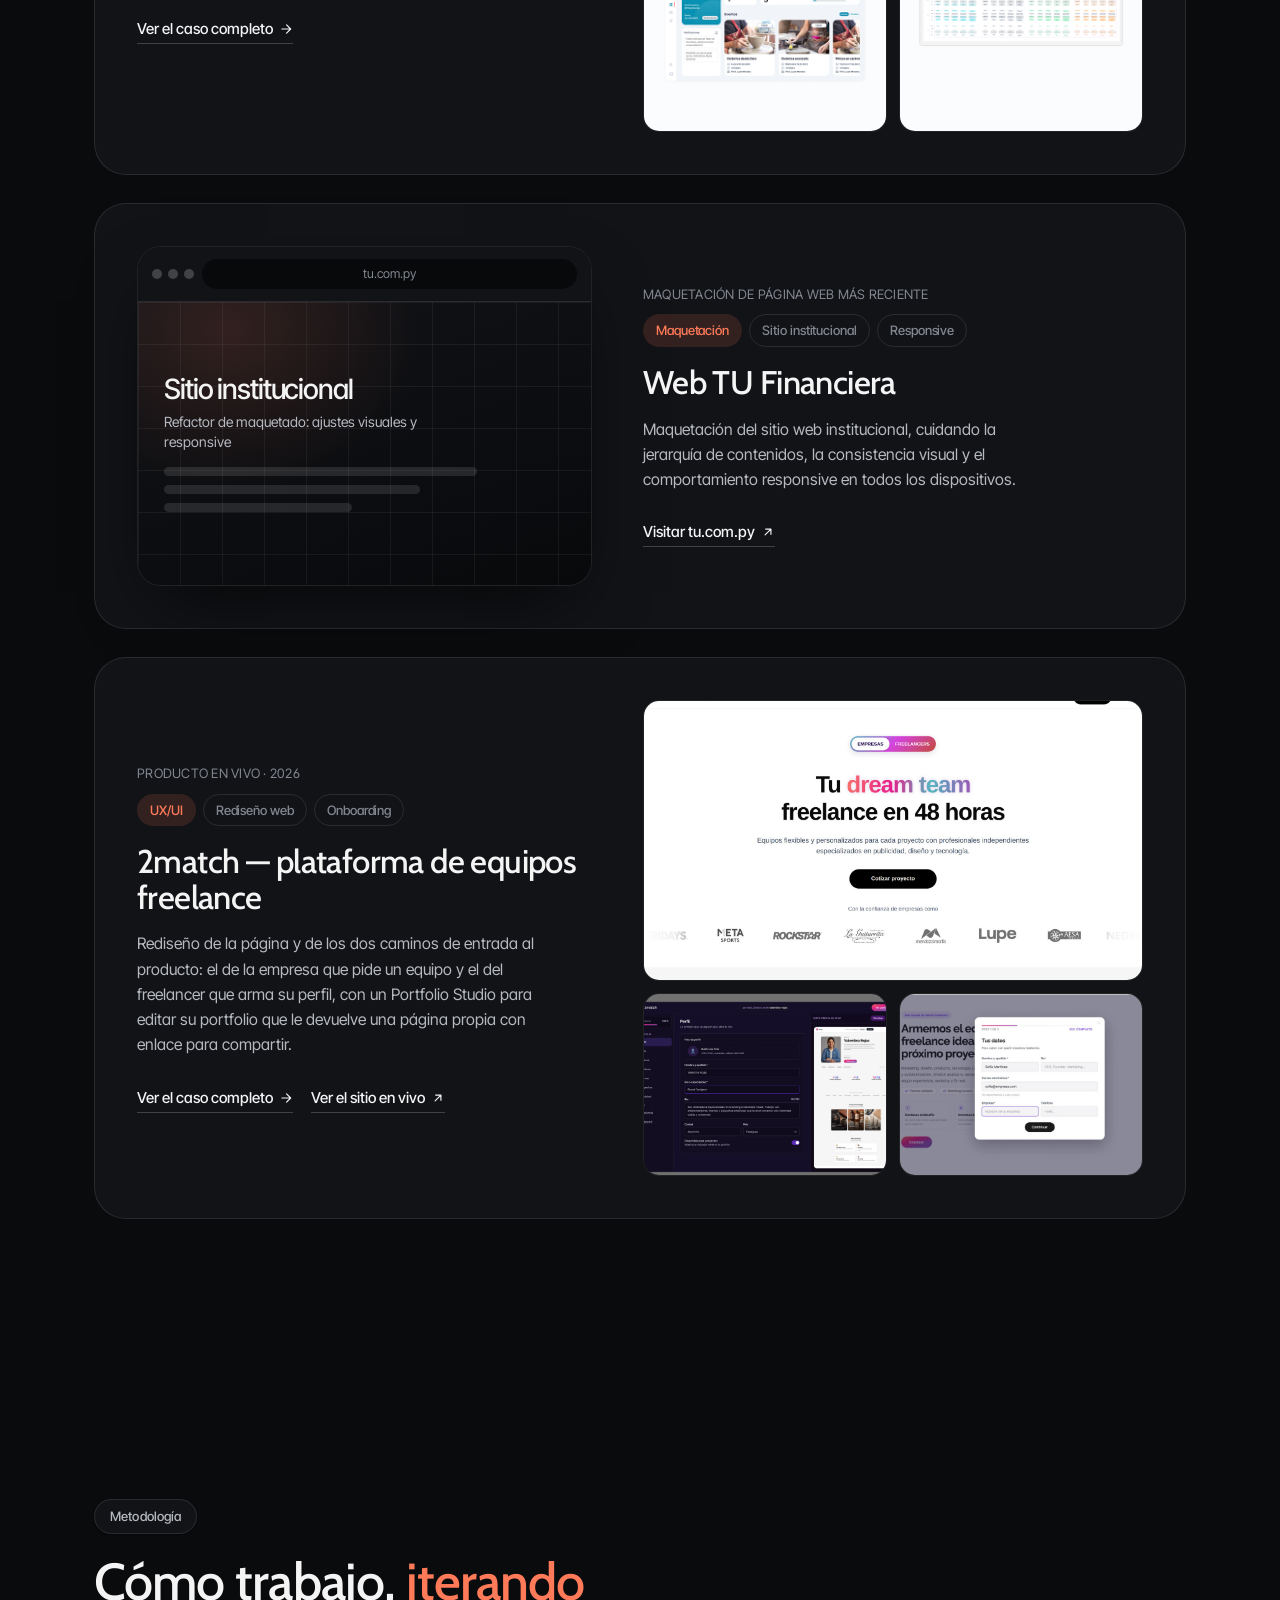
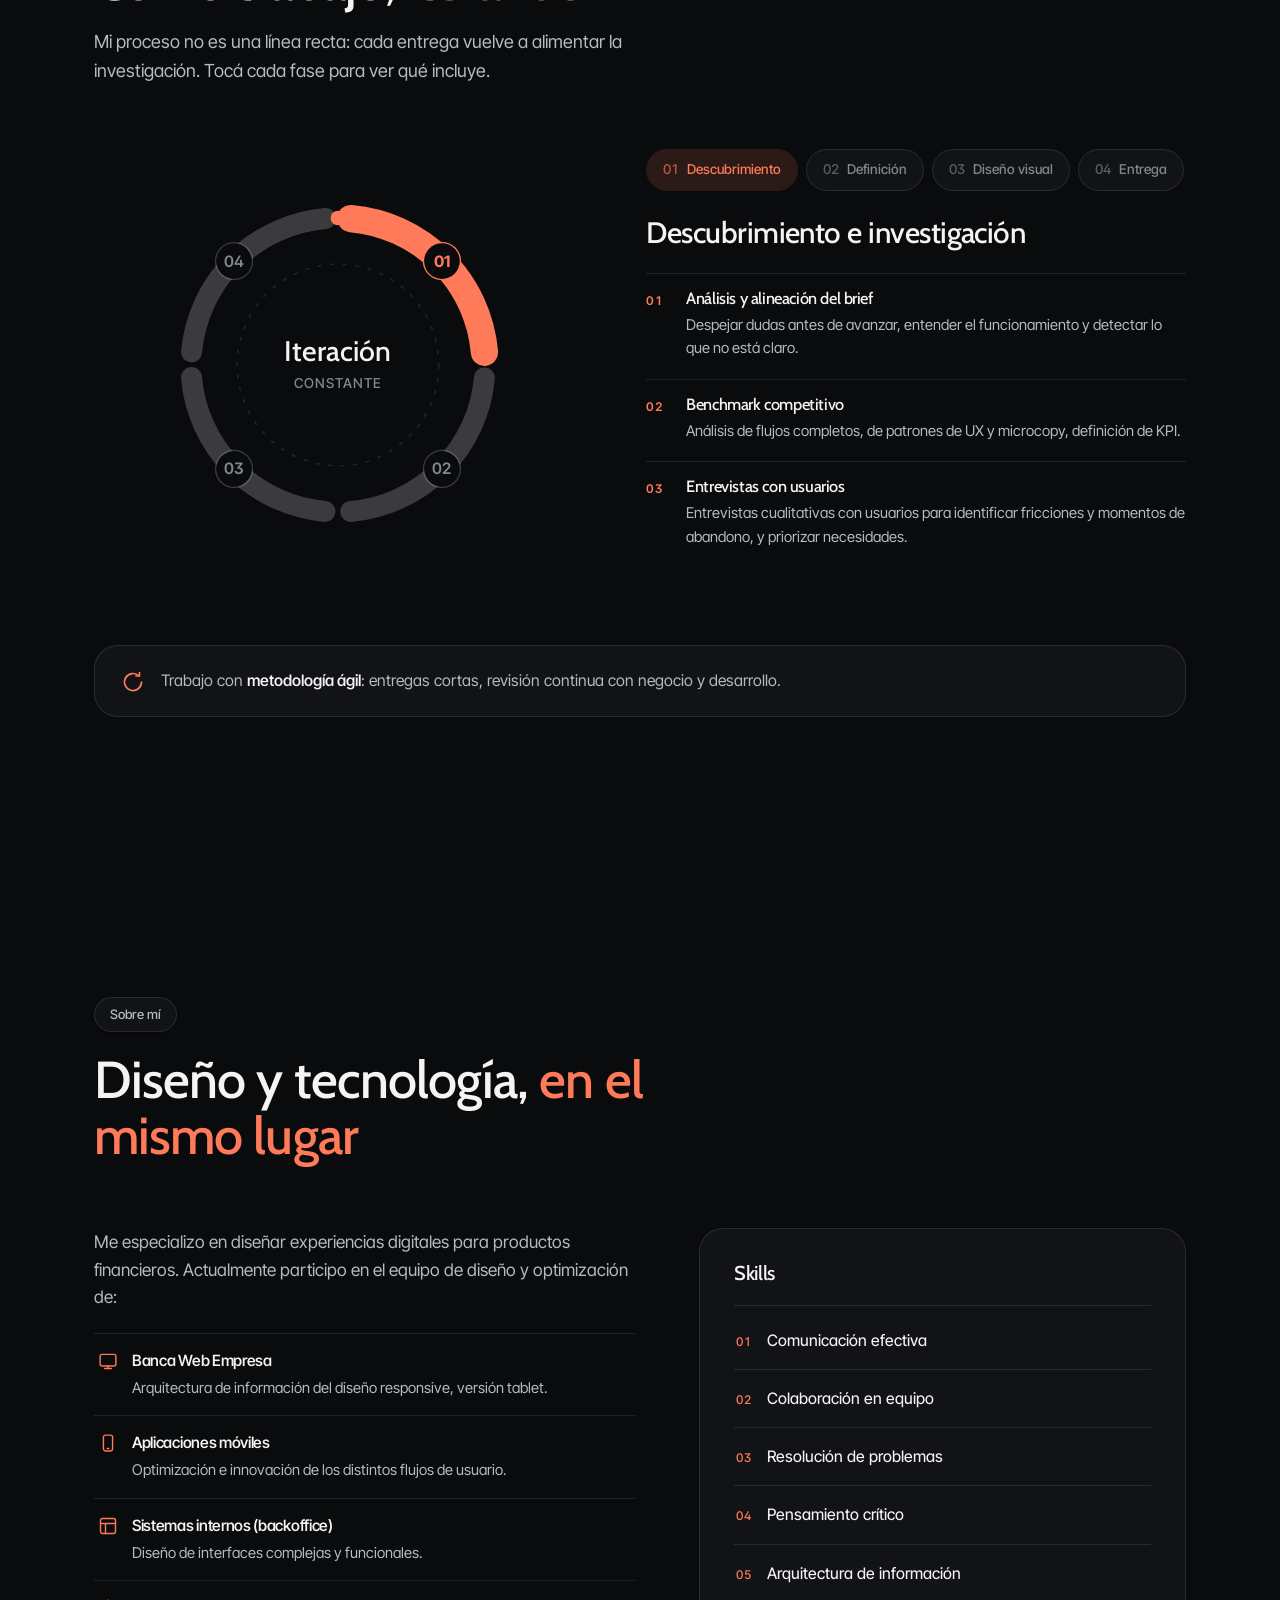
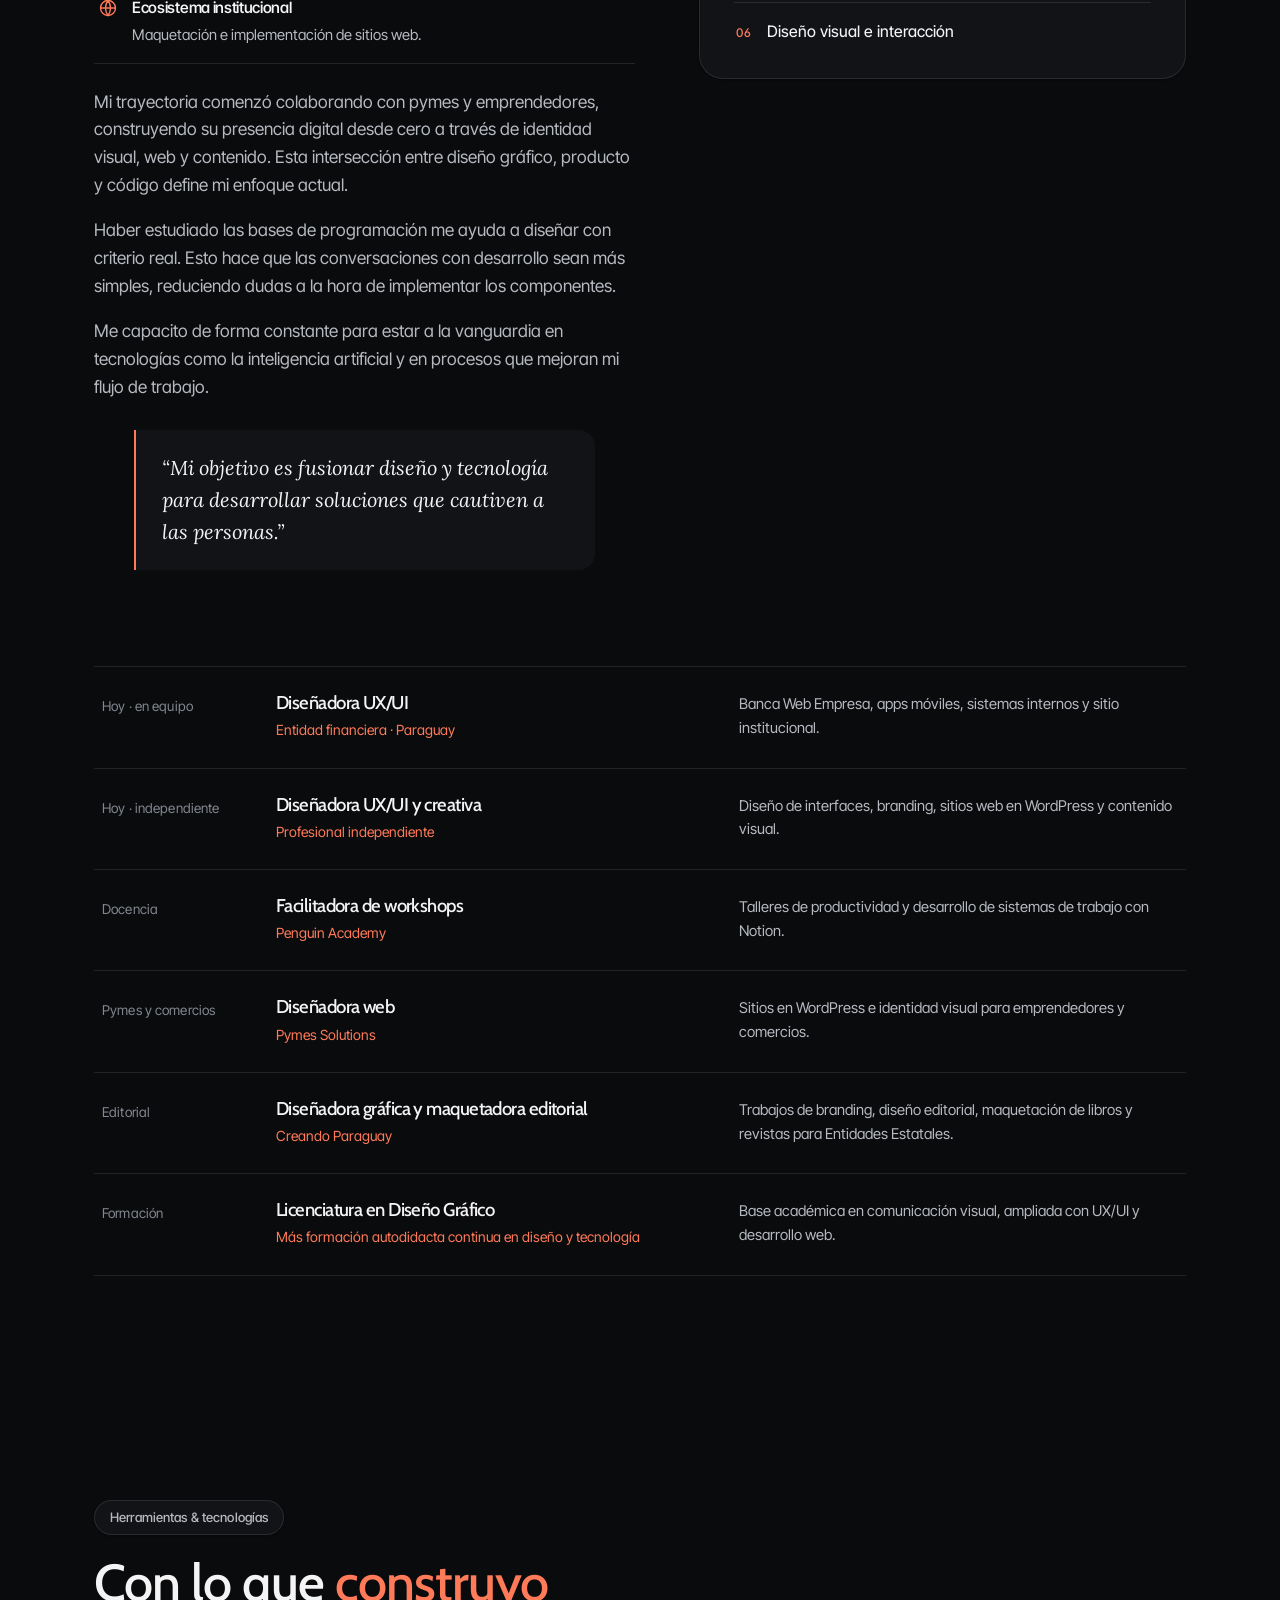
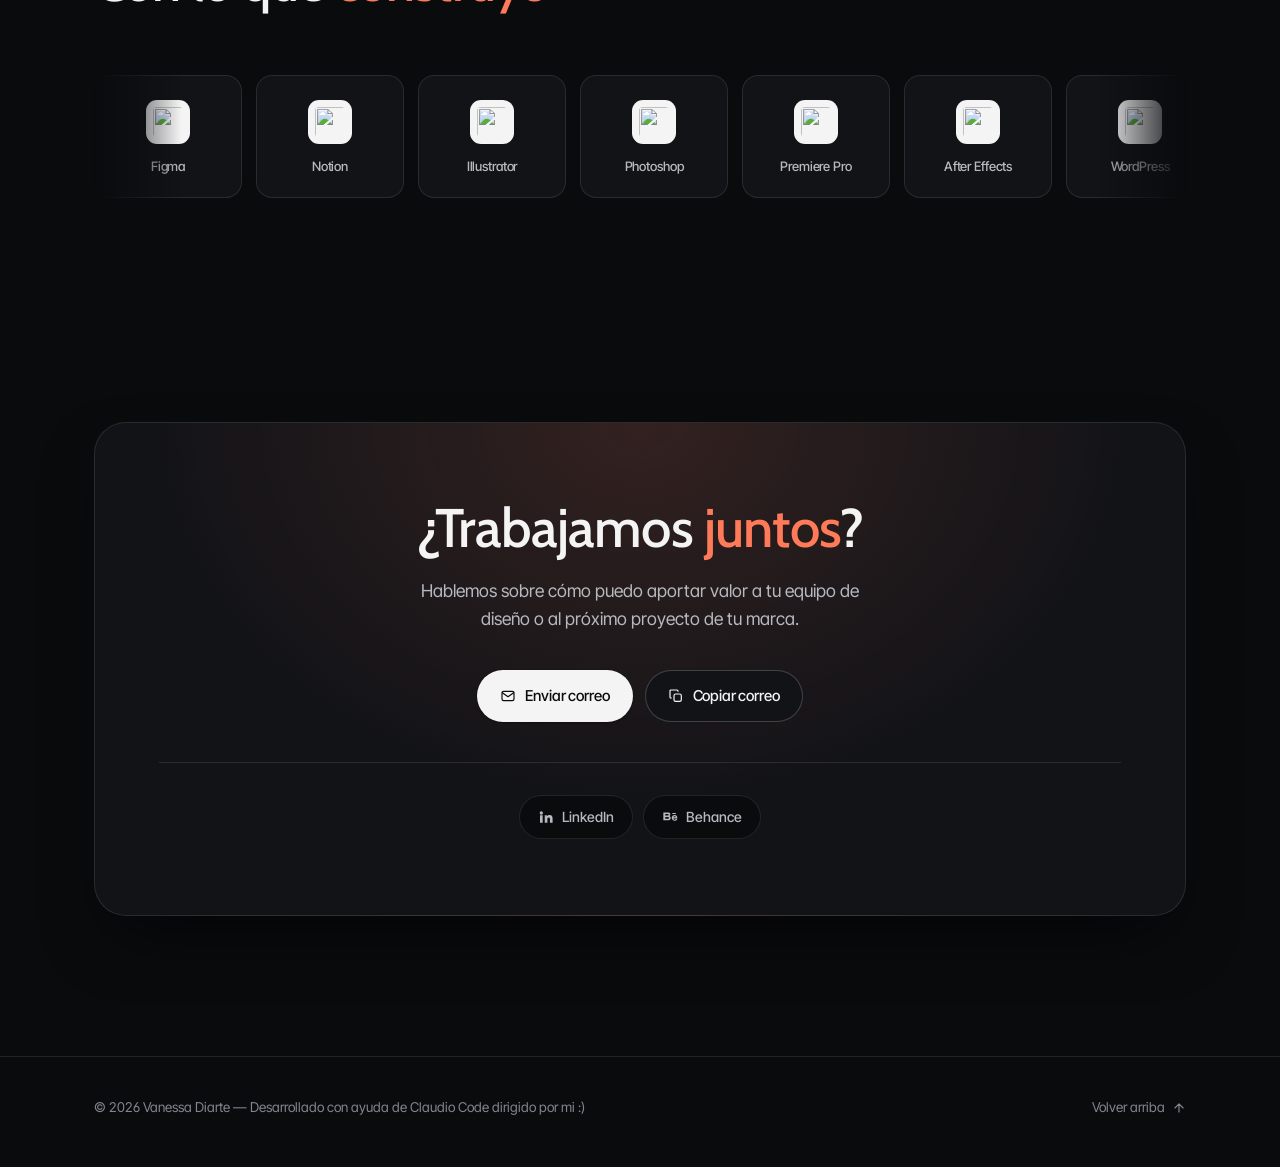
==== commit b58e0631: "Suma el Portfolio Studio y el portfolio publicado Agrega dos capturas al bloque del alta de freelanc" ====
--- a/index.html
+++ b/index.html
@@ -386,8 +386,8 @@
 								<img src="images/work/2match-despues.jpg" alt="Portada del sitio de 2match" loading="lazy" />
 								<span class="shot__zoom" aria-hidden="true"><svg viewBox="0 0 24 24" fill="none" stroke="currentColor" stroke-width="2" stroke-linecap="round"><circle cx="11" cy="11" r="6.5"/><path d="M16 16l4.5 4.5M11 8.5v5M8.5 11h5"/></svg></span>
 							</button>
-							<button class="shot shot--nda" type="button" data-full="images/work/2match-perfil.jpg" data-caption="El perfil profesional y el Portfolio Studio">
-								<img src="images/work/2match-perfil.jpg" alt="El perfil profesional y el panel del Portfolio Studio" loading="lazy" />
+							<button class="shot shot--nda" type="button" data-full="images/work/2match-studio.jpg" data-caption="El Portfolio Studio">
+								<img src="images/work/2match-studio.jpg" alt="El panel del Portfolio Studio con su vista previa en vivo" loading="lazy" />
 								<span class="shot__zoom" aria-hidden="true"><svg viewBox="0 0 24 24" fill="none" stroke="currentColor" stroke-width="2" stroke-linecap="round"><circle cx="11" cy="11" r="6.5"/><path d="M16 16l4.5 4.5M11 8.5v5M8.5 11h5"/></svg></span>
 							</button>
 							<button class="shot shot--nda" type="button" data-full="images/work/2match-alta-03.jpg" data-caption="El alta de empresa, paso 1 de 3">
